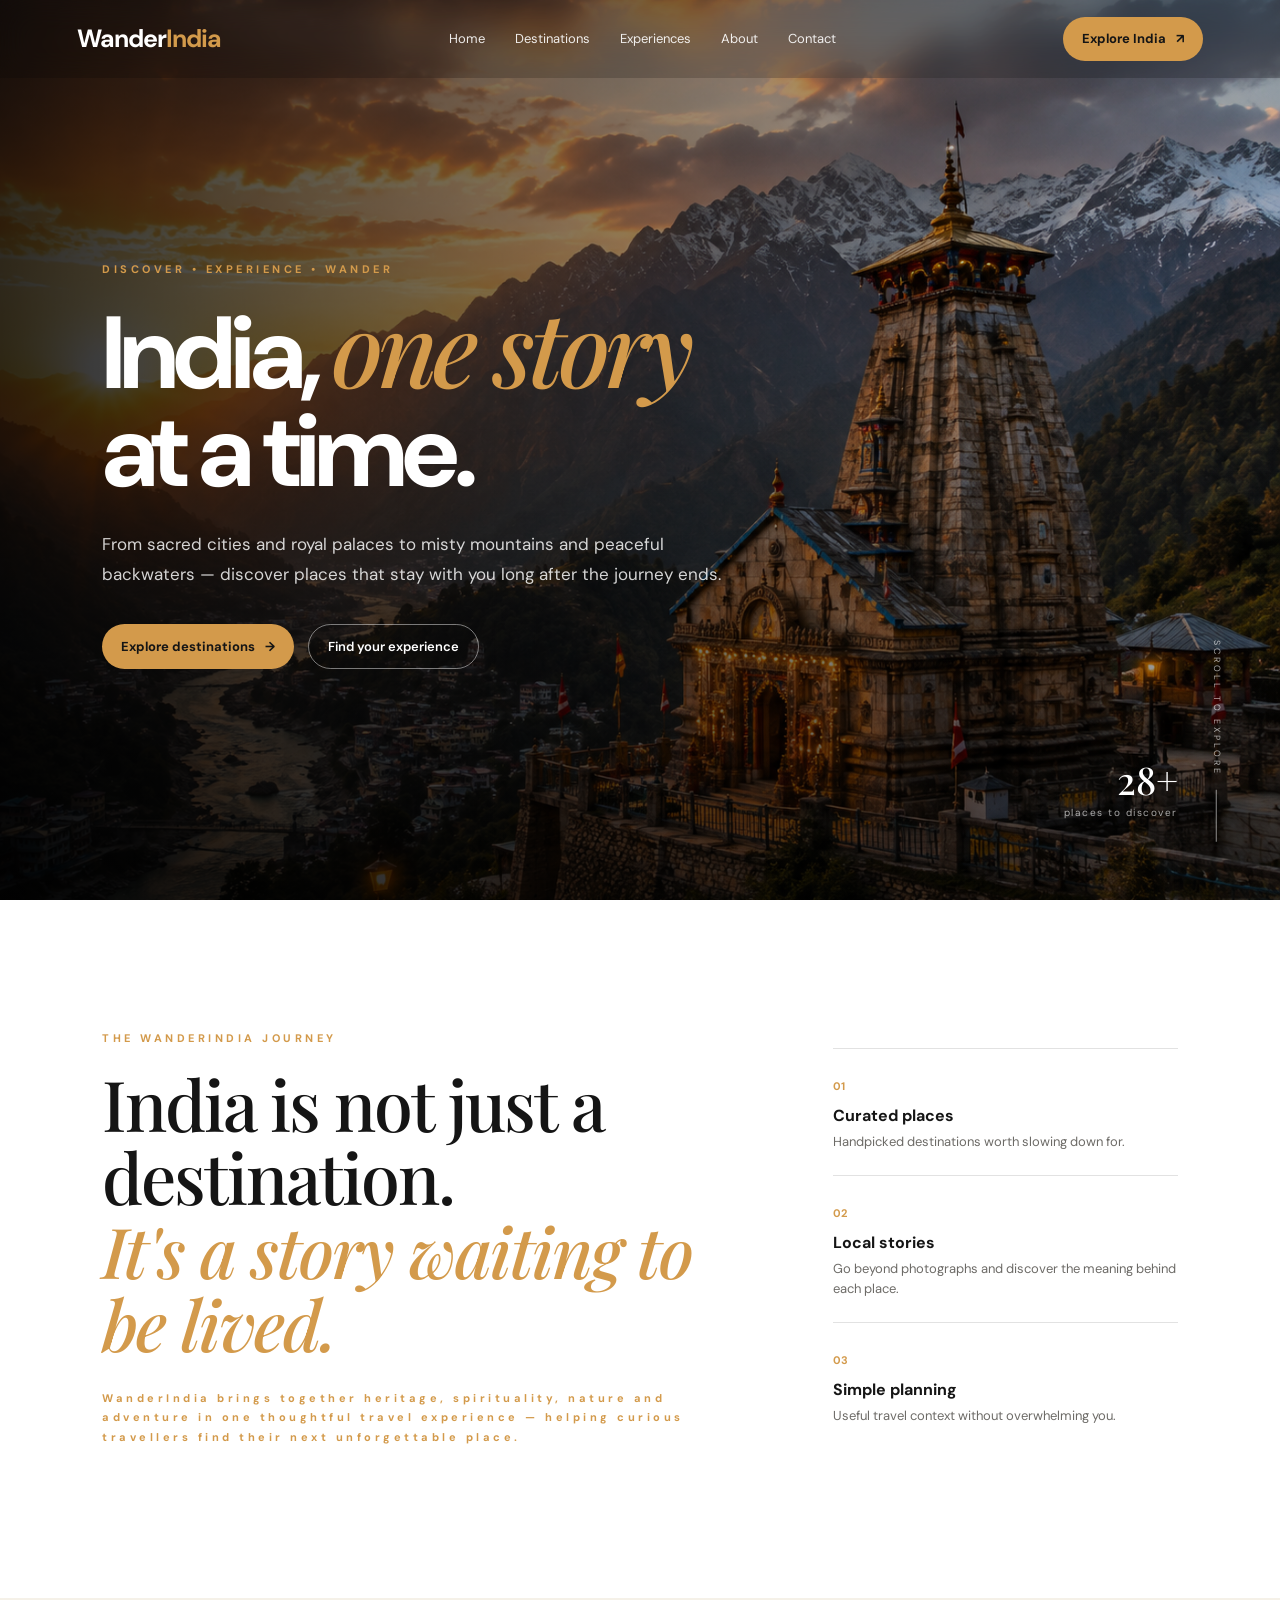
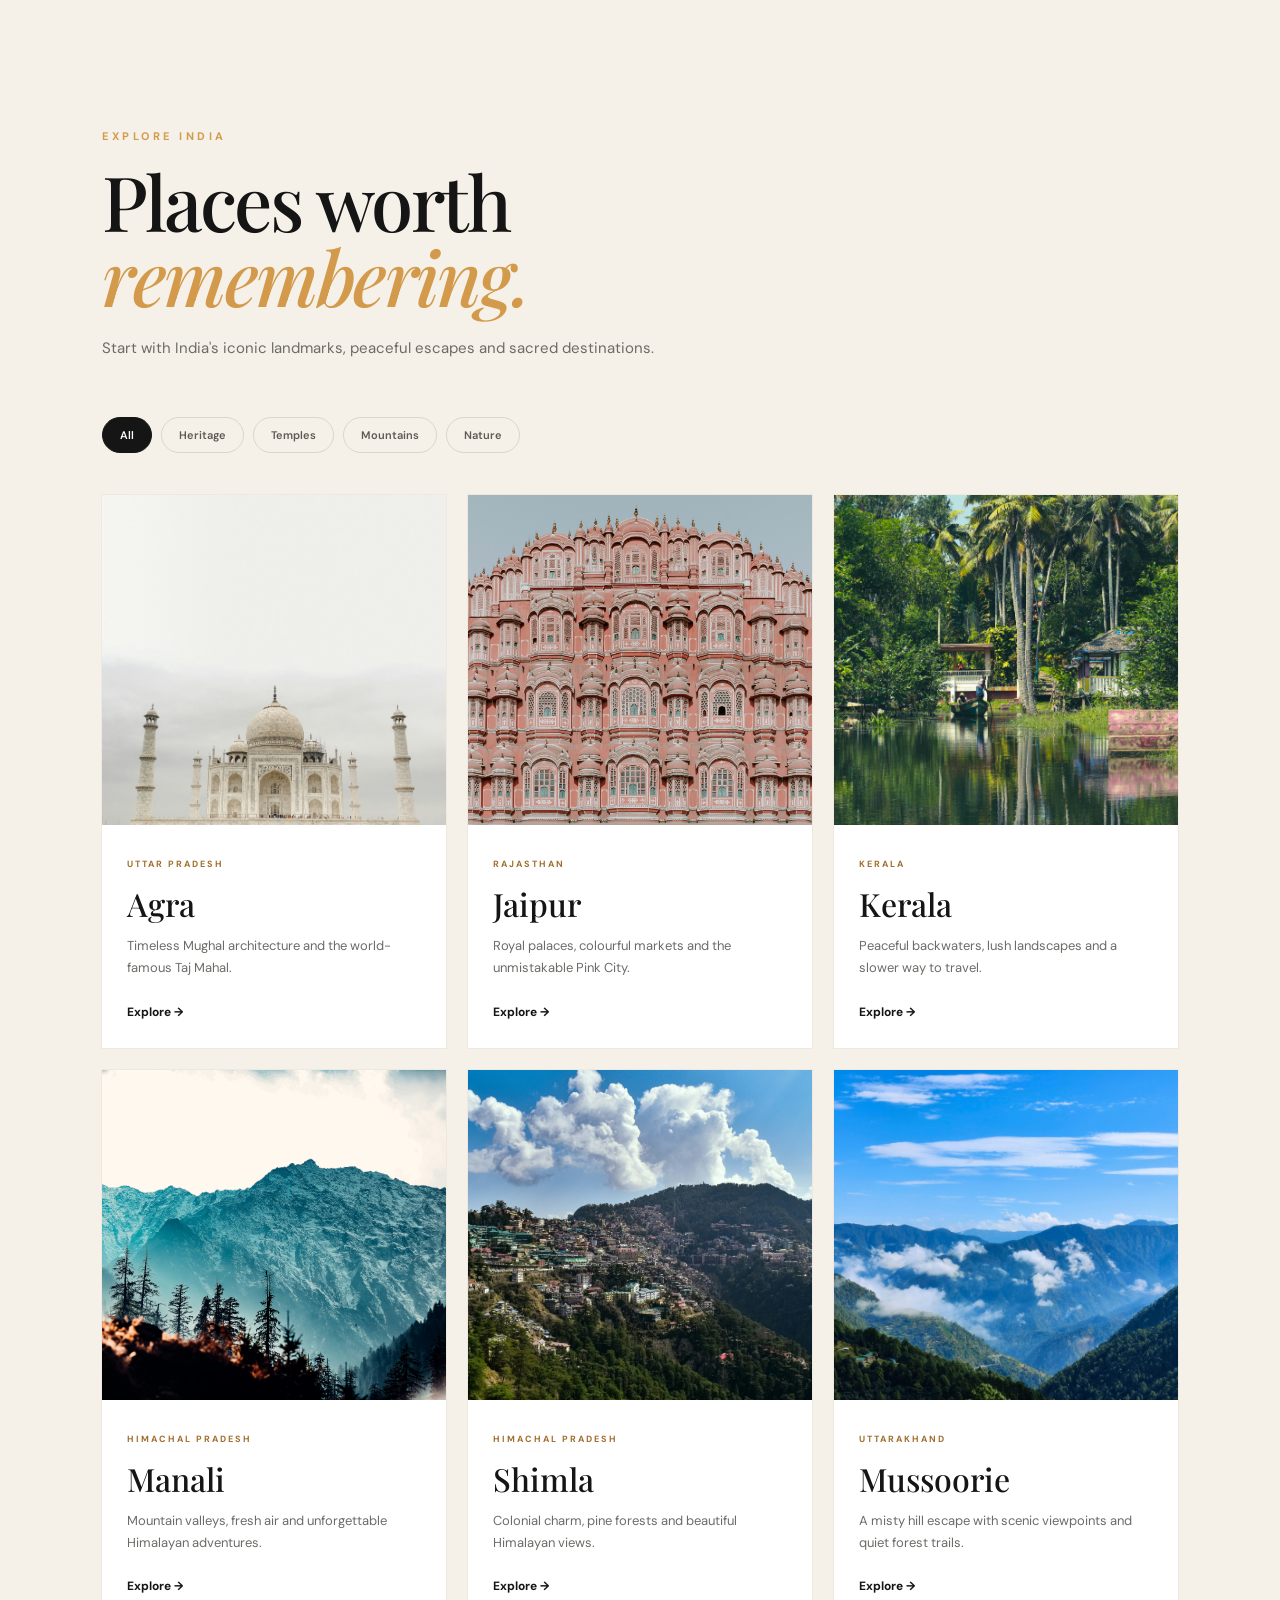
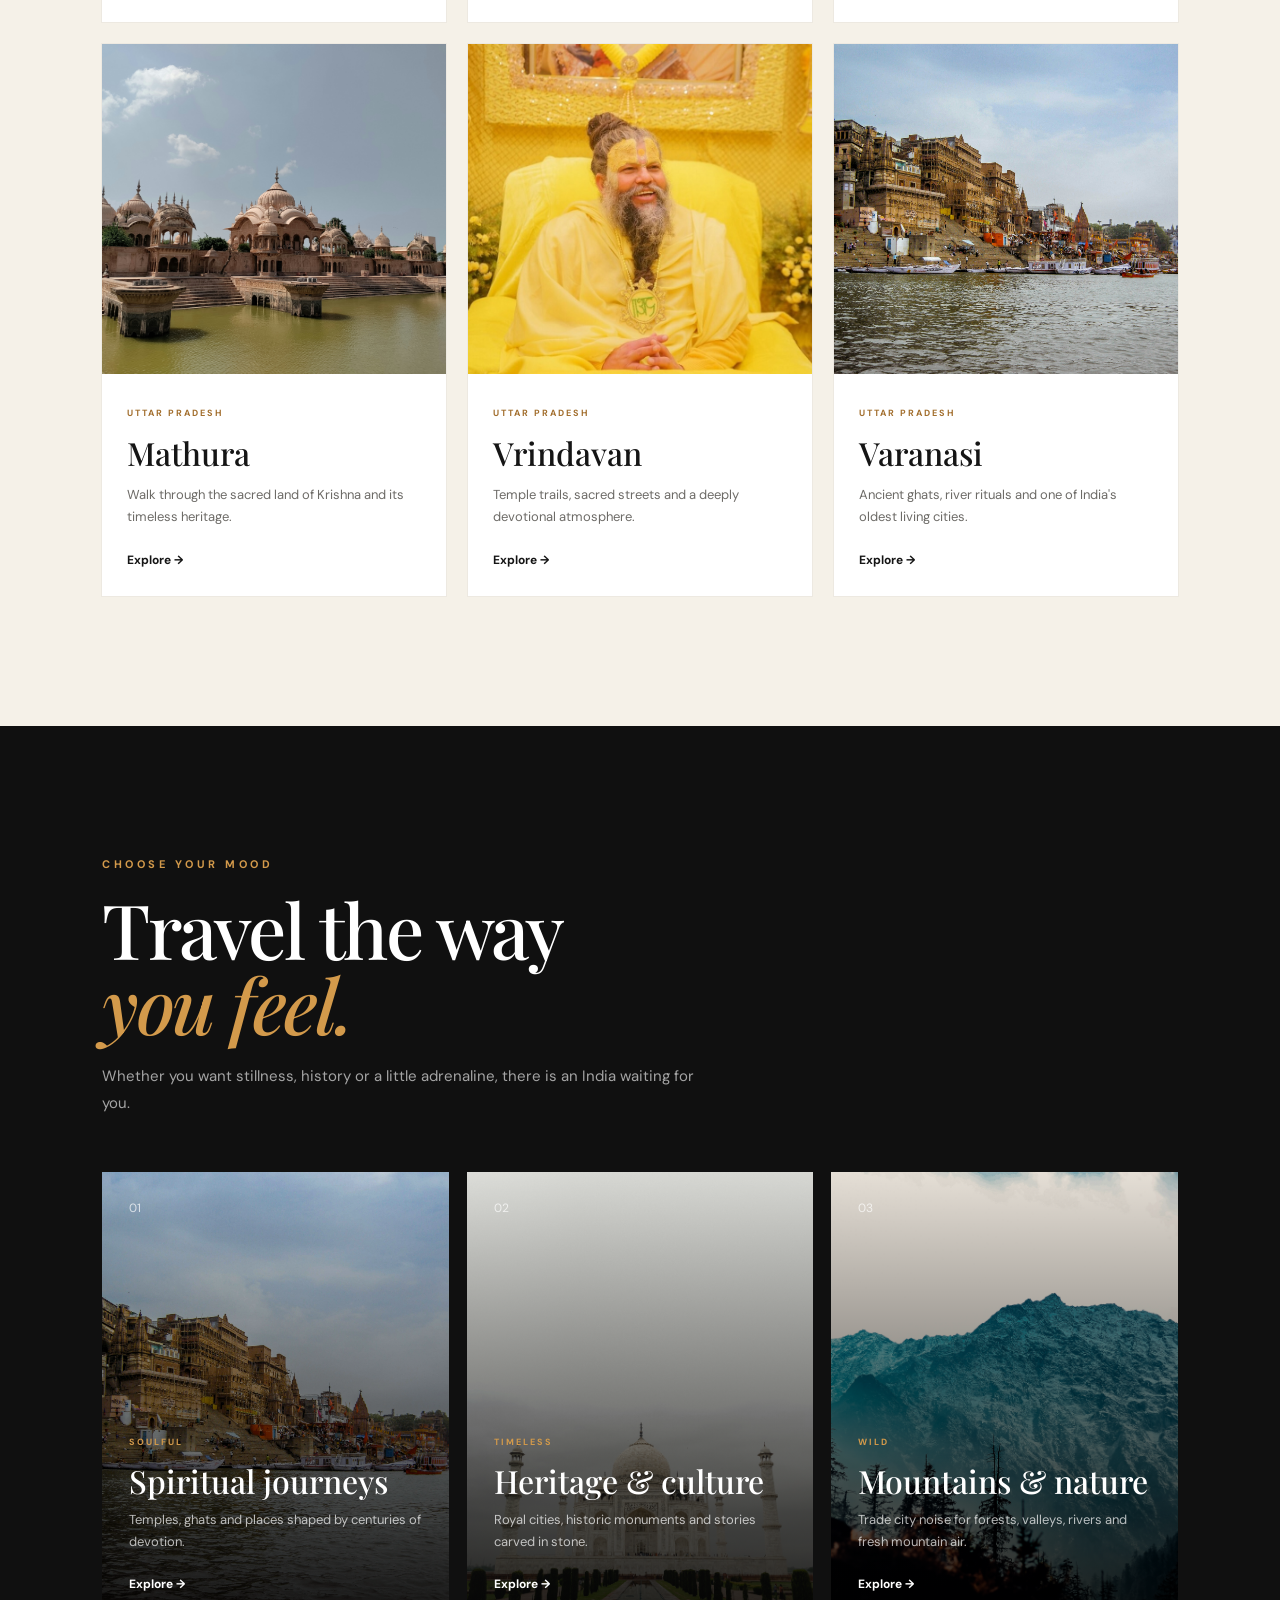
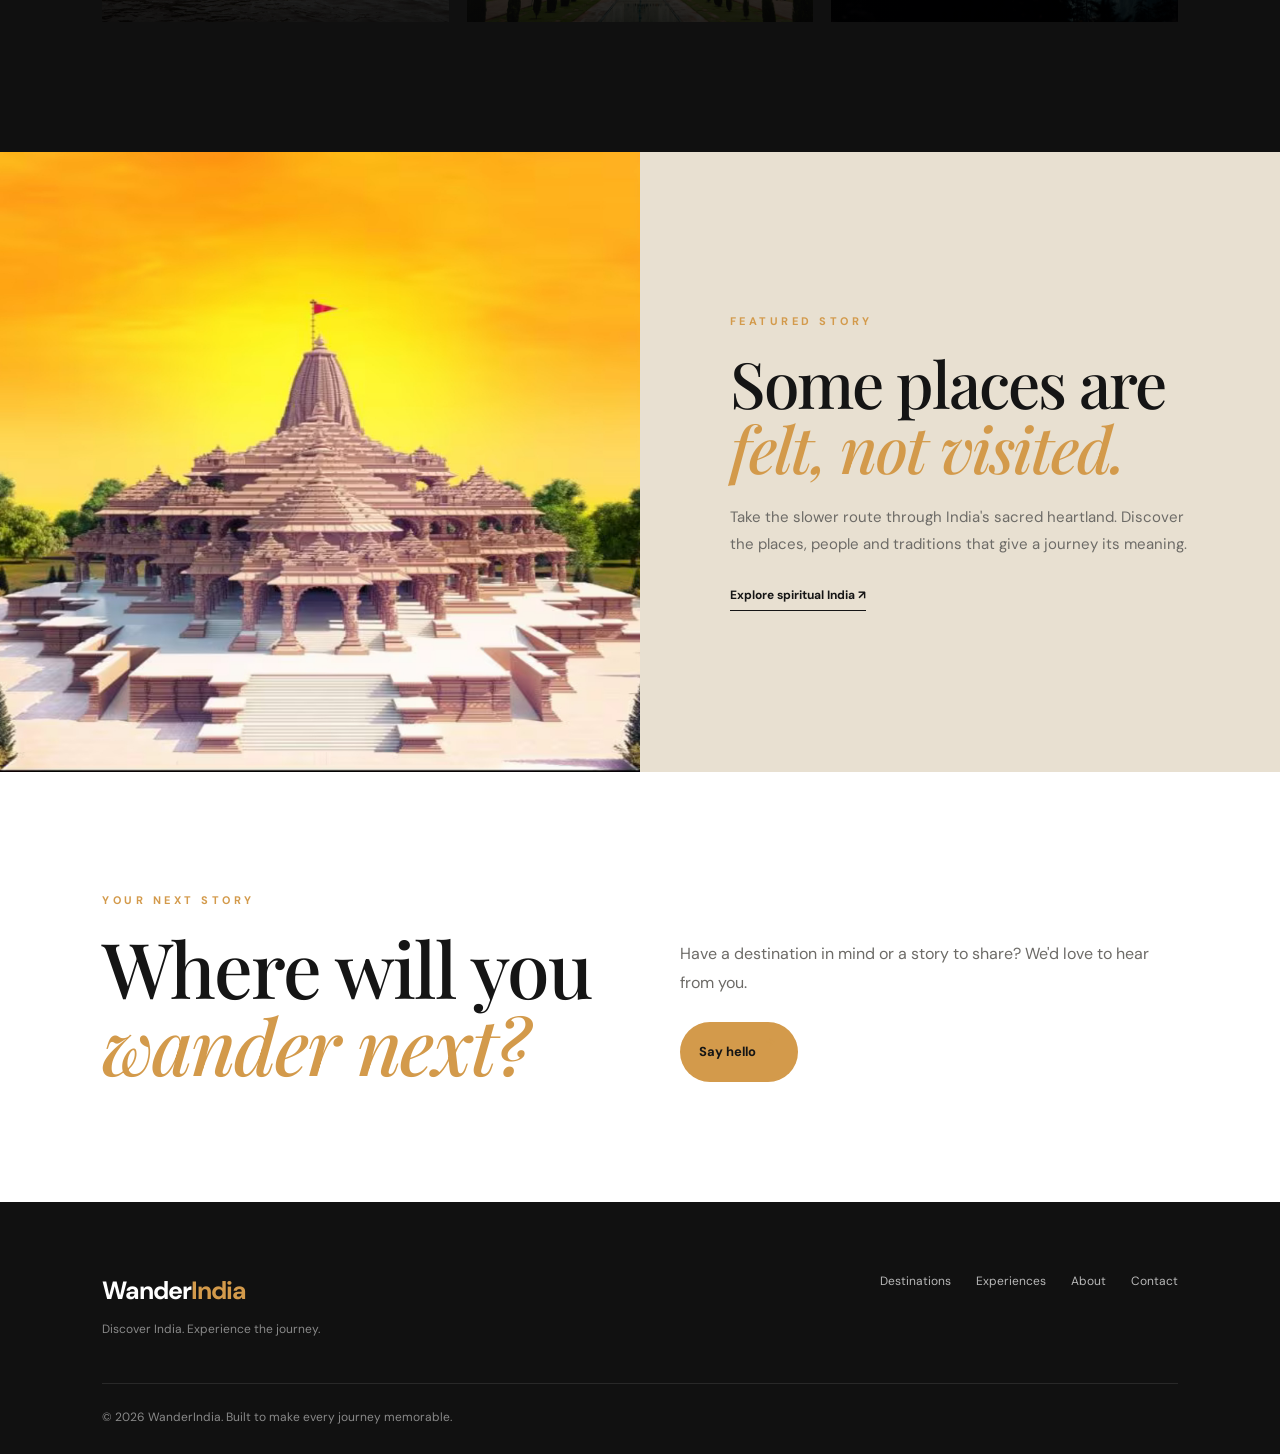
==== index.html @ 84eb9280 "SEO: add social metadata and accessible filter tabs" ====
<!DOCTYPE html>
<html lang="en">
<head>
  <meta charset="UTF-8">
  <meta name="viewport" content="width=device-width, initial-scale=1.0">
  <meta name="description" content="WanderIndia — discover India's most beautiful destinations, sacred places, heritage, mountains and unforgettable experiences.">
  <meta name="theme-color" content="#121212">
  <meta property="og:type" content="website">
  <meta property="og:title" content="WanderIndia | Explore the Soul of India">
  <meta property="og:description" content="Discover India's heritage, spirituality, mountains, nature and unforgettable destinations with WanderIndia.">
  <meta property="og:image" content="images/hero.png">
  <meta name="twitter:card" content="summary_large_image">
  <meta name="twitter:title" content="WanderIndia | Explore the Soul of India">
  <meta name="twitter:description" content="Discover India's heritage, spirituality, mountains, nature and unforgettable destinations with WanderIndia.">
  <meta name="twitter:image" content="images/hero.png">
  <title>WanderIndia | Explore the Soul of India</title>
  <link rel="preconnect" href="https://fonts.googleapis.com">
  <link rel="preconnect" href="https://fonts.gstatic.com" crossorigin>
  <link href="https://fonts.googleapis.com/css2?family=DM+Sans:wght@400;500;600;700&family=Playfair+Display:ital,wght@0,500;0,600;1,500&display=swap" rel="stylesheet">
  <link rel="stylesheet" href="css/style.css">
</head>
<body>
<header class="navbar">
  <a href="index.html" class="logo" aria-label="WanderIndia home">Wander<span>India</span></a>
  <nav class="nav-menu" id="site-nav" aria-label="Primary navigation">
    <a href="#home">Home</a>
    <a href="#destinations">Destinations</a>
    <a href="#experiences">Experiences</a>
    <a href="#about">About</a>
    <a href="#contact">Contact</a>
  </nav>
  <a href="#destinations" class="nav-btn">Explore India <span>↗</span></a>
  <button class="menu-toggle" id="menu-toggle" aria-label="Open menu" aria-expanded="false">☰</button>
</header>

<main>
<section class="hero" id="home">
  <div class="hero-overlay"></div>
  <div class="hero-content">
    <p class="hero-eyebrow">DISCOVER • EXPERIENCE • WANDER</p>
    <h1>India, <em>one story</em><br>at a time.</h1>
    <p class="hero-text">From sacred cities and royal palaces to misty mountains and peaceful backwaters — discover places that stay with you long after the journey ends.</p>
    <div class="hero-actions">
      <a href="#destinations" class="primary-btn">Explore destinations <span>→</span></a>
      <a href="#experiences" class="secondary-btn">Find your experience</a>
    </div>
  </div>
  <div class="hero-scroll"><span>SCROLL TO EXPLORE</span><div class="scroll-line"></div></div>
  <div class="hero-stat"><strong>28+</strong><span>places to discover</span></div>
</section>

<section class="intro" id="about">
  <div class="intro-copy">
    <p>THE WANDERINDIA JOURNEY</p>
    <h2>India is not just a destination.<br><em>It's a story waiting to be lived.</em></h2>
    <p class="intro-text">WanderIndia brings together heritage, spirituality, nature and adventure in one thoughtful travel experience — helping curious travellers find their next unforgettable place.</p>
  </div>
  <div class="intro-points">
    <div><span>01</span><strong>Curated places</strong><p>Handpicked destinations worth slowing down for.</p></div>
    <div><span>02</span><strong>Local stories</strong><p>Go beyond photographs and discover the meaning behind each place.</p></div>
    <div><span>03</span><strong>Simple planning</strong><p>Useful travel context without overwhelming you.</p></div>
  </div>
</section>

<section class="destinations" id="destinations">
  <div class="section-heading">
    <span>EXPLORE INDIA</span>
    <h2>Places worth<br><em>remembering.</em></h2>
    <p>Start with India's iconic landmarks, peaceful escapes and sacred destinations.</p>
  </div>
  <div class="destination-filters" role="tablist" aria-label="Destination categories">
    <button class="filter-btn active" data-filter="all" role="tab" aria-selected="true">All</button>
    <button class="filter-btn" data-filter="heritage" role="tab" aria-selected="false">Heritage</button>
    <button class="filter-btn" data-filter="temples" role="tab" aria-selected="false">Temples</button>
    <button class="filter-btn" data-filter="mountains" role="tab" aria-selected="false">Mountains</button>
    <button class="filter-btn" data-filter="nature" role="tab" aria-selected="false">Nature</button>
  </div>
  <div class="destination-grid">
    <article class="destination-card" data-category="heritage"><div class="destination-image"><img src="images/Taj-Mahal.jpg" alt="Taj Mahal in Agra" loading="lazy"></div><div class="destination-info"><span>UTTAR PRADESH</span><h3>Agra</h3><p>Timeless Mughal architecture and the world-famous Taj Mahal.</p><a href="place.html?place=agra">Explore <span>→</span></a></div></article>
    <article class="destination-card" data-category="heritage"><div class="destination-image"><img src="images/Hawa-Mahal.jpg" alt="Hawa Mahal in Jaipur" loading="lazy"></div><div class="destination-info"><span>RAJASTHAN</span><h3>Jaipur</h3><p>Royal palaces, colourful markets and the unmistakable Pink City.</p><a href="jaipur.html">Explore <span>→</span></a></div></article>
    <article class="destination-card" data-category="nature"><div class="destination-image"><img src="images/Kerala.jpg" alt="Kerala backwaters" loading="lazy"></div><div class="destination-info"><span>KERALA</span><h3>Kerala</h3><p>Peaceful backwaters, lush landscapes and a slower way to travel.</p><a href="place.html?place=kerala">Explore <span>→</span></a></div></article>
    <article class="destination-card" data-category="mountains"><div class="destination-image"><img src="images/Manali.jpg" alt="Manali mountains" loading="lazy"></div><div class="destination-info"><span>HIMACHAL PRADESH</span><h3>Manali</h3><p>Mountain valleys, fresh air and unforgettable Himalayan adventures.</p><a href="place.html?place=manali">Explore <span>→</span></a></div></article>
    <article class="destination-card" data-category="mountains"><div class="destination-image"><img src="images/Shimla.jpg" alt="Shimla hills" loading="lazy"></div><div class="destination-info"><span>HIMACHAL PRADESH</span><h3>Shimla</h3><p>Colonial charm, pine forests and beautiful Himalayan views.</p><a href="place.html?place=shimla">Explore <span>→</span></a></div></article>
    <article class="destination-card" data-category="mountains"><div class="destination-image"><img src="images/Mussoorie.jpg" alt="Mussoorie mountains" loading="lazy"></div><div class="destination-info"><span>UTTARAKHAND</span><h3>Mussoorie</h3><p>A misty hill escape with scenic viewpoints and quiet forest trails.</p><a href="place.html?place=mussoorie">Explore <span>→</span></a></div></article>
    <article class="destination-card" data-category="temples"><div class="destination-image"><img src="images/Mathura.jpg" alt="Mathura temple area" loading="lazy"></div><div class="destination-info"><span>UTTAR PRADESH</span><h3>Mathura</h3><p>Walk through the sacred land of Krishna and its timeless heritage.</p><a href="mathura.html">Explore <span>→</span></a></div></article>
    <article class="destination-card" data-category="temples"><div class="destination-image"><img src="images/premanand-ji-maharaj.jpg" alt="Vrindavan spiritual destination" loading="lazy"></div><div class="destination-info"><span>UTTAR PRADESH</span><h3>Vrindavan</h3><p>Temple trails, sacred streets and a deeply devotional atmosphere.</p><a href="vrindavan.html">Explore <span>→</span></a></div></article>
    <article class="destination-card" data-category="temples"><div class="destination-image"><img src="images/Varanasi.jpg" alt="Varanasi ghats" loading="lazy"></div><div class="destination-info"><span>UTTAR PRADESH</span><h3>Varanasi</h3><p>Ancient ghats, river rituals and one of India's oldest living cities.</p><a href="place.html?place=varanasi">Explore <span>→</span></a></div></article>
  </div>
</section>

<section class="experiences" id="experiences">
  <div class="section-heading light-heading"><span>CHOOSE YOUR MOOD</span><h2>Travel the way<br><em>you feel.</em></h2><p>Whether you want stillness, history or a little adrenaline, there is an India waiting for you.</p></div>
  <div class="experience-grid">
    <a class="experience-card experience-spiritual" href="temples.html"><span>01</span><div><small>SOULFUL</small><h3>Spiritual journeys</h3><p>Temples, ghats and places shaped by centuries of devotion.</p><strong>Explore →</strong></div></a>
    <a class="experience-card experience-heritage" href="place.html?place=agra"><span>02</span><div><small>TIMELESS</small><h3>Heritage & culture</h3><p>Royal cities, historic monuments and stories carved in stone.</p><strong>Explore →</strong></div></a>
    <a class="experience-card experience-mountains" href="place.html?place=manali"><span>03</span><div><small>WILD</small><h3>Mountains & nature</h3><p>Trade city noise for forests, valleys, rivers and fresh mountain air.</p><strong>Explore →</strong></div></a>
  </div>
</section>

<section class="featured">
  <div class="featured-image"><img src="images/Ayodhya.jpg" alt="Ayodhya" loading="lazy"></div>
  <div class="featured-copy"><span>FEATURED STORY</span><h2>Some places are<br><em>felt, not visited.</em></h2><p>Take the slower route through India's sacred heartland. Discover the places, people and traditions that give a journey its meaning.</p><a href="temples.html" class="text-link">Explore spiritual India <span>↗</span></a></div>
</section>

<section class="cta" id="contact">
  <div><span>YOUR NEXT STORY</span><h2>Where will you<br><em>wander next?</em></h2></div>
  <div><p>Have a destination in mind or a story to share? We'd love to hear from you.</p><a href="mailto:vmalik1712@gmail.com" class="primary-btn">Say hello <span>→</span></a></div>
</section>
</main>

<footer class="footer">
  <div class="footer-brand"><a href="index.html" class="logo">Wander<span>India</span></a><p>Discover India. Experience the journey.</p></div>
  <div class="footer-links"><a href="#destinations">Destinations</a><a href="#experiences">Experiences</a><a href="#about">About</a><a href="#contact">Contact</a></div>
  <p class="footer-bottom">© 2026 WanderIndia. Built to make every journey memorable.</p>
</footer>
<script src="js/script.js"></script>
</body>
</html>
---- css/style.css ----
*{margin:0;padding:0;box-sizing:border-box}
:root{--ink:#151515;--muted:#6d6b67;--paper:#f5f1e8;--white:#fff;--gold:#d39a4b;--dark:#101010;--line:rgba(21,21,21,.12);--serif:"Playfair Display",Georgia,serif;--sans:"DM Sans",Arial,sans-serif}
html{scroll-behavior:smooth;scroll-padding-top:90px}
body{font-family:var(--sans);background:var(--paper);color:var(--ink);line-height:1.5;overflow-x:hidden}
a{color:inherit}
img{max-width:100%}
.navbar{position:fixed;inset:0 0 auto;height:78px;display:flex;align-items:center;justify-content:space-between;padding:0 clamp(22px,6vw,90px);z-index:1000;color:#fff;background:rgba(10,10,10,.18);backdrop-filter:blur(16px);transition:.3s}
.navbar.scrolled{background:rgba(16,16,16,.92);box-shadow:0 8px 30px rgba(0,0,0,.15)}
.logo{font-size:25px;font-weight:700;letter-spacing:-1px;text-decoration:none}.logo span{color:var(--gold)}
.nav-menu{display:flex;gap:30px}.nav-menu a{font-size:13px;text-decoration:none;color:#fff;opacity:.9;transition:.25s}.nav-menu a:hover{color:var(--gold);opacity:1}
.nav-btn,.primary-btn{display:inline-flex;align-items:center;gap:10px;text-decoration:none;background:var(--gold);color:#151515;padding:12px 19px;border-radius:999px;font-size:13px;font-weight:700;transition:.3s}.nav-btn:hover,.primary-btn:hover{transform:translateY(-3px);background:#fff}
.menu-toggle{display:none;background:none;border:0;color:#fff;font-size:28px;cursor:pointer}
.hero{min-height:100svh;position:relative;display:flex;align-items:center;padding:120px clamp(24px,8vw,120px) 90px;color:#fff;background:linear-gradient(90deg,rgba(0,0,0,.82),rgba(0,0,0,.38) 55%,rgba(0,0,0,.1)),linear-gradient(0deg,rgba(0,0,0,.55),transparent 55%),url("../images/hero.png") center/cover}
.hero-content{max-width:820px;position:relative;z-index:2}.hero-eyebrow,.section-heading>span,.intro-copy>p,.featured-copy>span,.cta span{display:block;font-size:11px;letter-spacing:3.5px;font-weight:700;color:var(--gold);margin-bottom:20px}
.hero h1{font-size:clamp(54px,8vw,105px);line-height:.96;letter-spacing:-5px;margin-bottom:28px}.hero h1 em,.section-heading em,.intro h2 em,.featured-copy h2 em,.cta h2 em{font-family:var(--serif);font-weight:500;color:var(--gold)}
.hero-text{max-width:630px;font-size:17px;line-height:1.8;color:rgba(255,255,255,.82);margin-bottom:34px}.hero-actions{display:flex;gap:14px;flex-wrap:wrap}.secondary-btn{display:inline-flex;align-items:center;text-decoration:none;color:#fff;border:1px solid rgba(255,255,255,.45);padding:12px 19px;border-radius:999px;font-size:13px;font-weight:600;transition:.3s}.secondary-btn:hover{background:#fff;color:#111}
.hero-scroll{position:absolute;right:5%;bottom:52px;display:flex;gap:14px;align-items:center;transform:rotate(90deg);transform-origin:right center}.hero-scroll span{font-size:9px;letter-spacing:3px;opacity:.65}.scroll-line{height:1px;width:52px;background:#fff;opacity:.55}.hero-stat{position:absolute;right:8%;bottom:80px;display:flex;flex-direction:column;align-items:flex-end;z-index:2}.hero-stat strong{font:500 38px var(--serif);color:#fff}.hero-stat span{font-size:10px;letter-spacing:1.5px;color:rgba(255,255,255,.65)}
.intro{display:grid;grid-template-columns:1.3fr .7fr;gap:90px;padding:130px clamp(24px,8vw,120px);background:#fff}.intro h2{font:500 clamp(40px,5.5vw,70px)/1.05 var(--serif);letter-spacing:-2px;max-width:850px}.intro-text{max-width:650px;color:var(--muted);font-size:16px;line-height:1.8;margin-top:28px}.intro-points{display:grid;gap:0;align-content:center}.intro-points>div{padding:24px 0;border-top:1px solid var(--line)}.intro-points span{font-size:11px;color:var(--gold);font-weight:700}.intro-points strong{display:block;margin:7px 0 4px;font-size:16px}.intro-points p{font-size:13px;color:var(--muted)}
.destinations{padding:130px clamp(24px,8vw,120px)}.section-heading{max-width:750px;margin-bottom:55px}.section-heading h2{font:500 clamp(44px,6vw,76px)/.98 var(--serif);letter-spacing:-2.5px;margin-bottom:22px}.section-heading p{max-width:600px;color:var(--muted);font-size:15px;line-height:1.8}
.destination-filters{display:flex;gap:9px;flex-wrap:wrap;margin-bottom:42px}.filter-btn{border:1px solid var(--line);background:transparent;color:#5d5a54;padding:10px 17px;border-radius:999px;font:600 11px var(--sans);cursor:pointer;transition:.25s}.filter-btn:hover{border-color:var(--gold);color:#9a6a2e}.filter-btn.active{background:var(--ink);color:#fff;border-color:var(--ink)}
.destination-grid{display:grid;grid-template-columns:repeat(3,1fr);gap:22px}.destination-card{background:#fff;overflow:hidden;transition:.4s;box-shadow:0 0 0 1px rgba(0,0,0,.03)}.destination-card:hover{transform:translateY(-8px);box-shadow:0 24px 55px rgba(0,0,0,.12)}.destination-image{height:330px;overflow:hidden}.destination-image img{width:100%;height:100%;object-fit:cover;display:block;transition:.7s}.destination-card:hover img{transform:scale(1.07)}.destination-info{padding:25px}.destination-info>span{font-size:9px;font-weight:700;letter-spacing:2px;color:#a26e2d}.destination-info h3{font:500 32px var(--serif);margin:8px 0 10px}.destination-info p{font-size:13px;line-height:1.7;color:var(--muted);min-height:44px;margin-bottom:19px}.destination-info a,.text-link{font-size:12px;font-weight:700;text-decoration:none}.destination-info a:hover,.text-link:hover{color:#a26e2d}
.experiences{background:var(--dark);color:#fff;padding:130px clamp(24px,8vw,120px)}.light-heading p{color:rgba(255,255,255,.62)}.experience-grid{display:grid;grid-template-columns:repeat(3,1fr);gap:18px}.experience-card{min-height:450px;padding:27px;display:flex;flex-direction:column;justify-content:space-between;text-decoration:none;background-size:cover;background-position:center;position:relative;overflow:hidden}.experience-card:before{content:"";position:absolute;inset:0;background:linear-gradient(180deg,rgba(0,0,0,.1),rgba(0,0,0,.85));transition:.4s}.experience-card:hover:before{background:linear-gradient(180deg,rgba(0,0,0,.05),rgba(0,0,0,.72))}.experience-card>*{position:relative;z-index:1}.experience-card>span{font-size:12px;color:#fff;opacity:.7}.experience-card div{max-width:330px}.experience-card small{font-size:9px;letter-spacing:2px;color:var(--gold);font-weight:700}.experience-card h3{font:500 32px var(--serif);margin:7px 0}.experience-card p{font-size:13px;line-height:1.7;color:rgba(255,255,255,.7);margin-bottom:18px}.experience-card strong{font-size:12px}.experience-spiritual{background-image:url("../images/Varanasi.jpg")}.experience-heritage{background-image:url("../images/Taj-Mahal.jpg")}.experience-mountains{background-image:url("../images/Manali.jpg")}
.featured{display:grid;grid-template-columns:1fr 1fr;background:#e8e0d1}.featured-image{min-height:620px}.featured-image img{width:100%;height:100%;object-fit:cover;display:block}.featured-copy{padding:90px clamp(35px,7vw,100px);display:flex;flex-direction:column;justify-content:center}.featured-copy h2{font:500 clamp(43px,5vw,70px)/1.02 var(--serif);letter-spacing:-2px;margin-bottom:24px}.featured-copy p{max-width:500px;color:var(--muted);line-height:1.8;font-size:15px;margin-bottom:28px}.text-link{align-self:flex-start;border-bottom:1px solid var(--ink);padding-bottom:6px}
.cta{display:grid;grid-template-columns:1fr 1fr;gap:80px;padding:120px clamp(24px,8vw,120px);background:#fff}.cta h2{font:500 clamp(44px,6vw,78px)/1 var(--serif);letter-spacing:-2px}.cta>div:last-child{align-self:end}.cta p{max-width:470px;color:var(--muted);line-height:1.8;margin-bottom:24px}
.footer{background:#111;color:#fff;padding:70px clamp(24px,8vw,120px) 28px;display:grid;grid-template-columns:1fr auto;gap:45px}.footer-brand p{font-size:12px;color:rgba(255,255,255,.5);margin-top:10px}.footer-links{display:flex;gap:25px;align-items:flex-start}.footer-links a{font-size:12px;text-decoration:none;color:rgba(255,255,255,.7)}.footer-links a:hover{color:var(--gold)}.footer-bottom{grid-column:1/-1;padding-top:24px;border-top:1px solid rgba(255,255,255,.1);font-size:10px;color:rgba(255,255,255,.35)}
@media(max-width:900px){.nav-menu{display:none;position:absolute;top:78px;left:0;right:0;background:rgba(16,16,16,.97);padding:22px;flex-direction:column;gap:18px}.nav-menu.open{display:flex}.nav-btn{display:none}.menu-toggle{display:block}.destination-grid{grid-template-columns:repeat(2,1fr)}.experience-grid{grid-template-columns:1fr}.experience-card{min-height:380px}.intro{grid-template-columns:1fr;gap:45px}.featured{grid-template-columns:1fr}.featured-image{min-height:450px}.cta{grid-template-columns:1fr;gap:35px}.hero-stat{display:none}}
@media(max-width:600px){.navbar{height:68px}.nav-menu{top:68px}.hero{padding:110px 22px 70px;min-height:760px}.hero h1{font-size:53px;letter-spacing:-3px}.hero-text{font-size:14px}.hero-scroll{display:none}.intro,.destinations,.experiences{padding:90px 20px}.intro h2,.section-heading h2{letter-spacing:-1.5px}.destination-grid{grid-template-columns:1fr}.destination-image{height:280px}.featured-copy{padding:70px 25px}.featured-image{min-height:350px}.cta{padding:90px 20px}.footer{grid-template-columns:1fr;padding:55px 20px 25px}.footer-links{flex-wrap:wrap}.footer-bottom{grid-column:1}}

/* INNER DESTINATION PAGES */
.place-hero,.temple-hero{min-height:76vh;display:flex;align-items:center;padding:140px clamp(24px,8vw,120px);color:#fff;background:linear-gradient(90deg,rgba(0,0,0,.7),rgba(0,0,0,.3)),url("../images/Varanasi.jpg") center/cover}
.dynamic-place-hero{background-position:center;background-size:cover}
.place-hero-content,.temple-hero-content{max-width:780px}.place-hero-content>span,.temple-hero-content>span{display:block;font-size:10px;letter-spacing:3px;font-weight:700;color:var(--gold);margin-bottom:20px}.place-hero-content h1,.temple-hero-content h1{font:500 clamp(50px,7vw,90px)/.98 var(--serif);letter-spacing:-3px;margin-bottom:25px}.place-hero-content h1 em,.temple-hero-content h1 em{color:var(--gold);font-style:italic}.place-hero-content p,.temple-hero-content p{max-width:620px;color:rgba(255,255,255,.82);font-size:16px;line-height:1.8}
.place-intro,.place-highlights,.place-travel,.spiritual-destinations{padding:110px clamp(24px,8vw,120px);background:var(--paper)}.place-intro{background:#fff}.place-facts{display:grid;grid-template-columns:repeat(4,1fr);border-top:1px solid var(--line);margin-top:60px}.place-fact{padding:25px 20px 10px 0;border-right:1px solid var(--line)}.place-fact:not(:first-child){padding-left:20px}.place-fact:last-child{border-right:0}.place-fact span,.travel-item span{font-size:9px;letter-spacing:2px;color:#a26e2d;font-weight:700}.place-fact h3{font:500 20px var(--serif);margin-top:8px}.place-highlights{background:#111;color:#fff}.place-highlights .section-heading p{color:rgba(255,255,255,.6)}.highlight-grid,.travel-grid,.spiritual-grid{display:grid;grid-template-columns:repeat(2,1fr);gap:16px}.highlight-card,.travel-item{padding:30px;background:rgba(255,255,255,.05);border:1px solid rgba(255,255,255,.1)}.highlight-card h3,.travel-item h3{font-size:17px;margin-bottom:10px}.highlight-card p,.travel-item p{font-size:13px;line-height:1.8;color:rgba(255,255,255,.62)}.place-travel{background:#e8e0d1}.place-travel .travel-item{background:#fff;border:0;color:var(--ink)}.place-travel .travel-item p{color:var(--muted)}.place-navigation{padding:45px clamp(24px,8vw,120px);display:flex;justify-content:space-between;gap:20px;background:#fff}.place-navigation a{font-size:12px;font-weight:700;text-decoration:none}.place-navigation a:hover{color:#a26e2d}.spiritual-destinations{background:var(--paper)}.spiritual-grid{grid-template-columns:repeat(2,1fr);margin-top:45px}.spiritual-card{background:#fff;overflow:hidden}.spiritual-card>img{width:100%;height:360px;object-fit:cover;display:block}.spiritual-card-content{padding:27px}.spiritual-card-content>span{font-size:9px;letter-spacing:2px;color:#a26e2d;font-weight:700}.spiritual-card-content h3{font:500 34px var(--serif);margin:8px 0 10px}.spiritual-card-content p{color:var(--muted);font-size:13px;line-height:1.7;margin-bottom:18px}.spiritual-card-content a{font-size:12px;font-weight:700;text-decoration:none}.footer h2{font:500 32px var(--serif);margin-bottom:6px}.footer>p{color:rgba(255,255,255,.5);font-size:12px}.footer>a{display:inline-block;margin-top:18px;font-size:12px;color:var(--gold);text-decoration:none}
@media(max-width:900px){.place-facts{grid-template-columns:repeat(2,1fr)}.place-fact:nth-child(2){border-right:0}.place-fact:nth-child(3){padding-left:0;border-top:1px solid var(--line);margin-top:20px}.place-fact:nth-child(4){border-top:1px solid var(--line);margin-top:20px}.highlight-grid,.travel-grid,.spiritual-grid{grid-template-columns:1fr}}
@media(max-width:600px){.place-hero,.temple-hero{min-height:680px;padding:110px 22px 70px}.place-hero-content h1,.temple-hero-content h1{font-size:52px}.place-intro,.place-highlights,.place-travel,.spiritual-destinations{padding:80px 20px}.place-facts{grid-template-columns:1fr}.place-fact,.place-fact:not(:first-child),.place-fact:nth-child(3),.place-fact:nth-child(4){padding:18px 0;border-right:0;border-top:1px solid var(--line);margin-top:0}.place-fact:first-child{border-top:0}.spiritual-card>img{height:280px}.place-navigation{padding:35px 20px;flex-direction:column}}
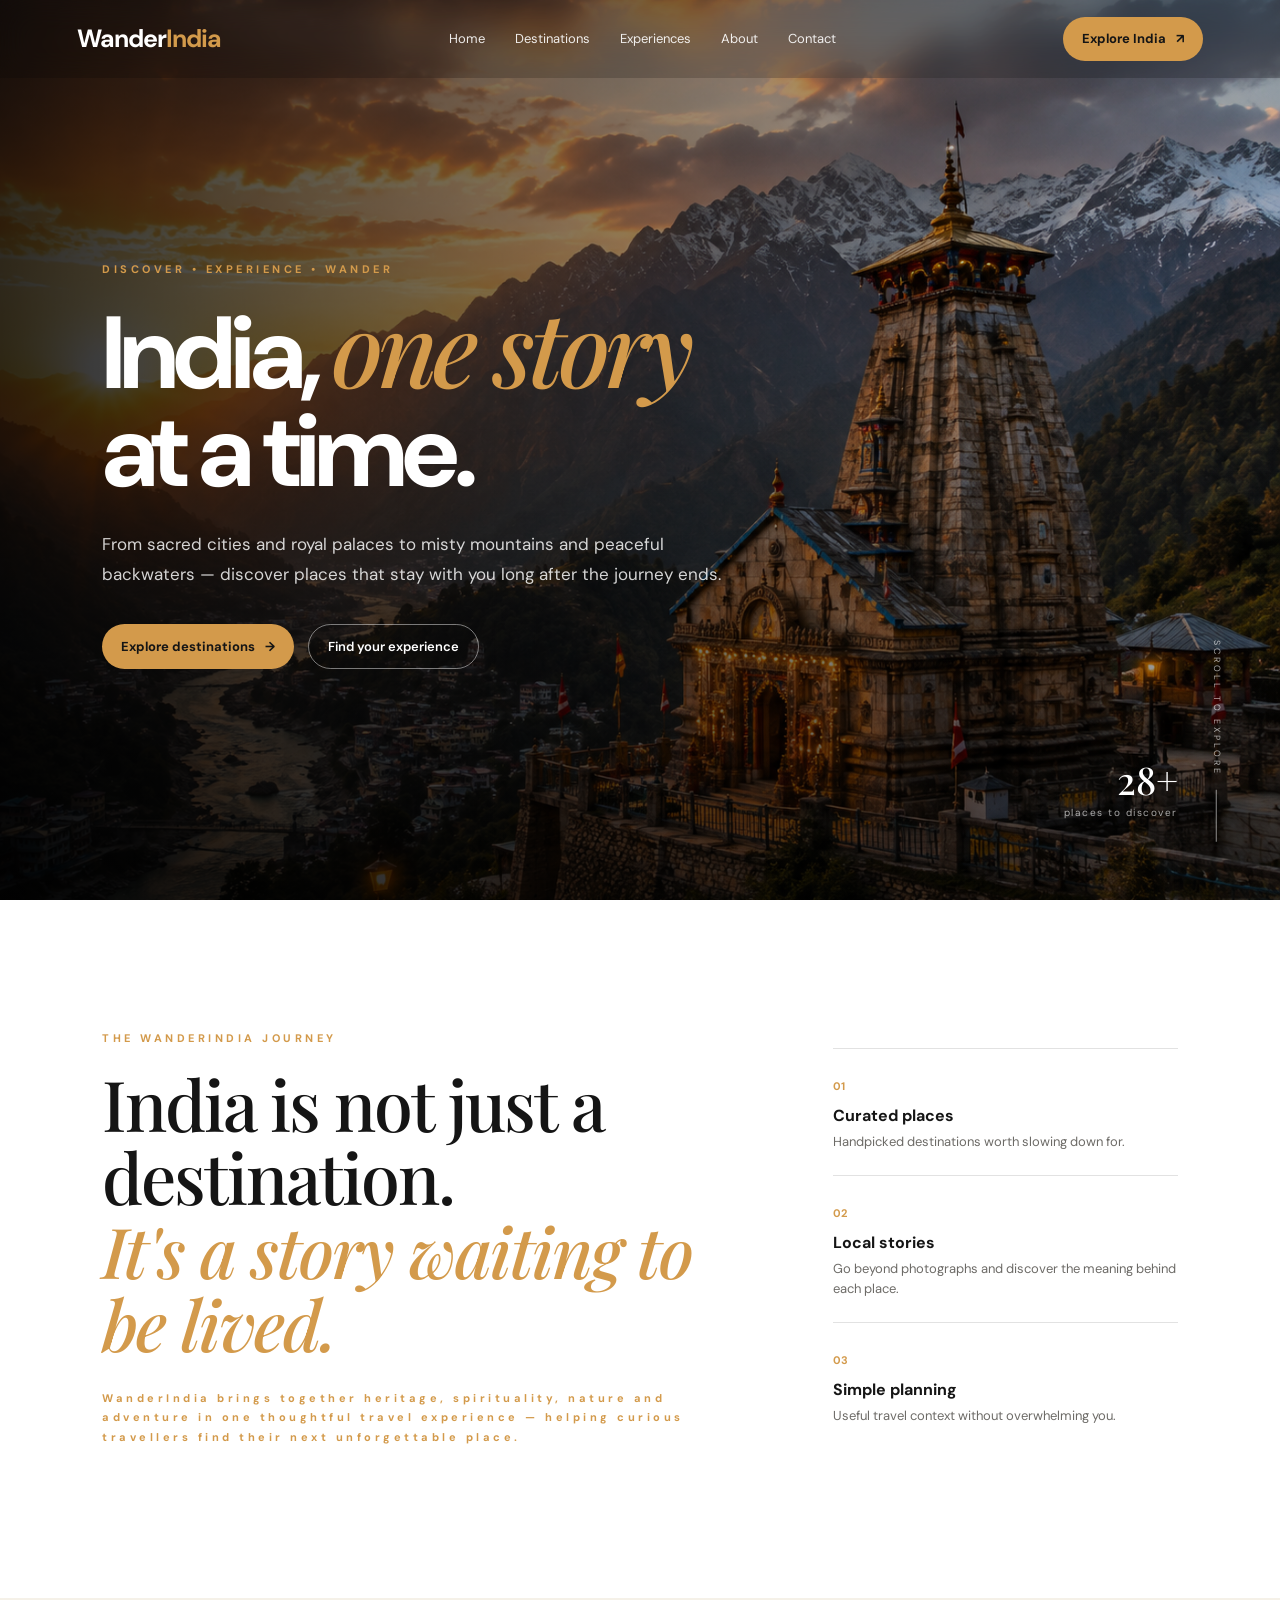
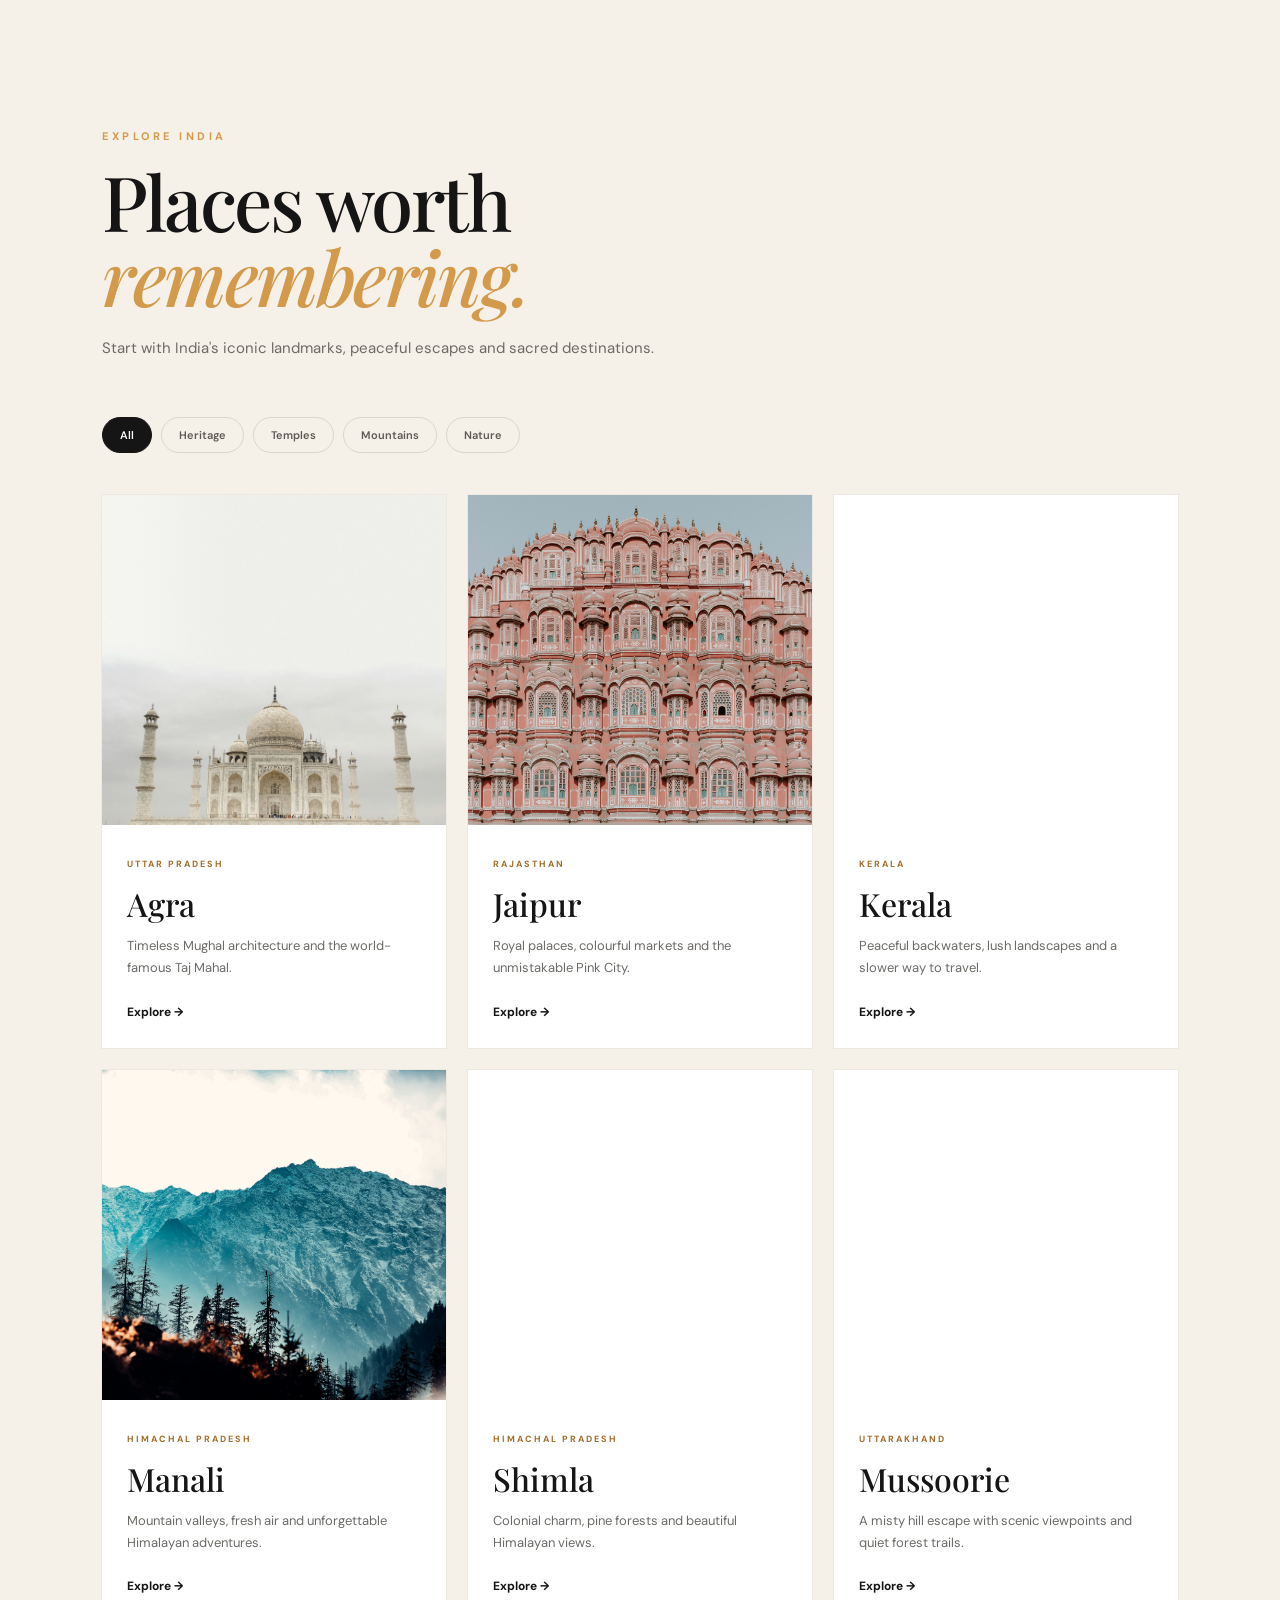
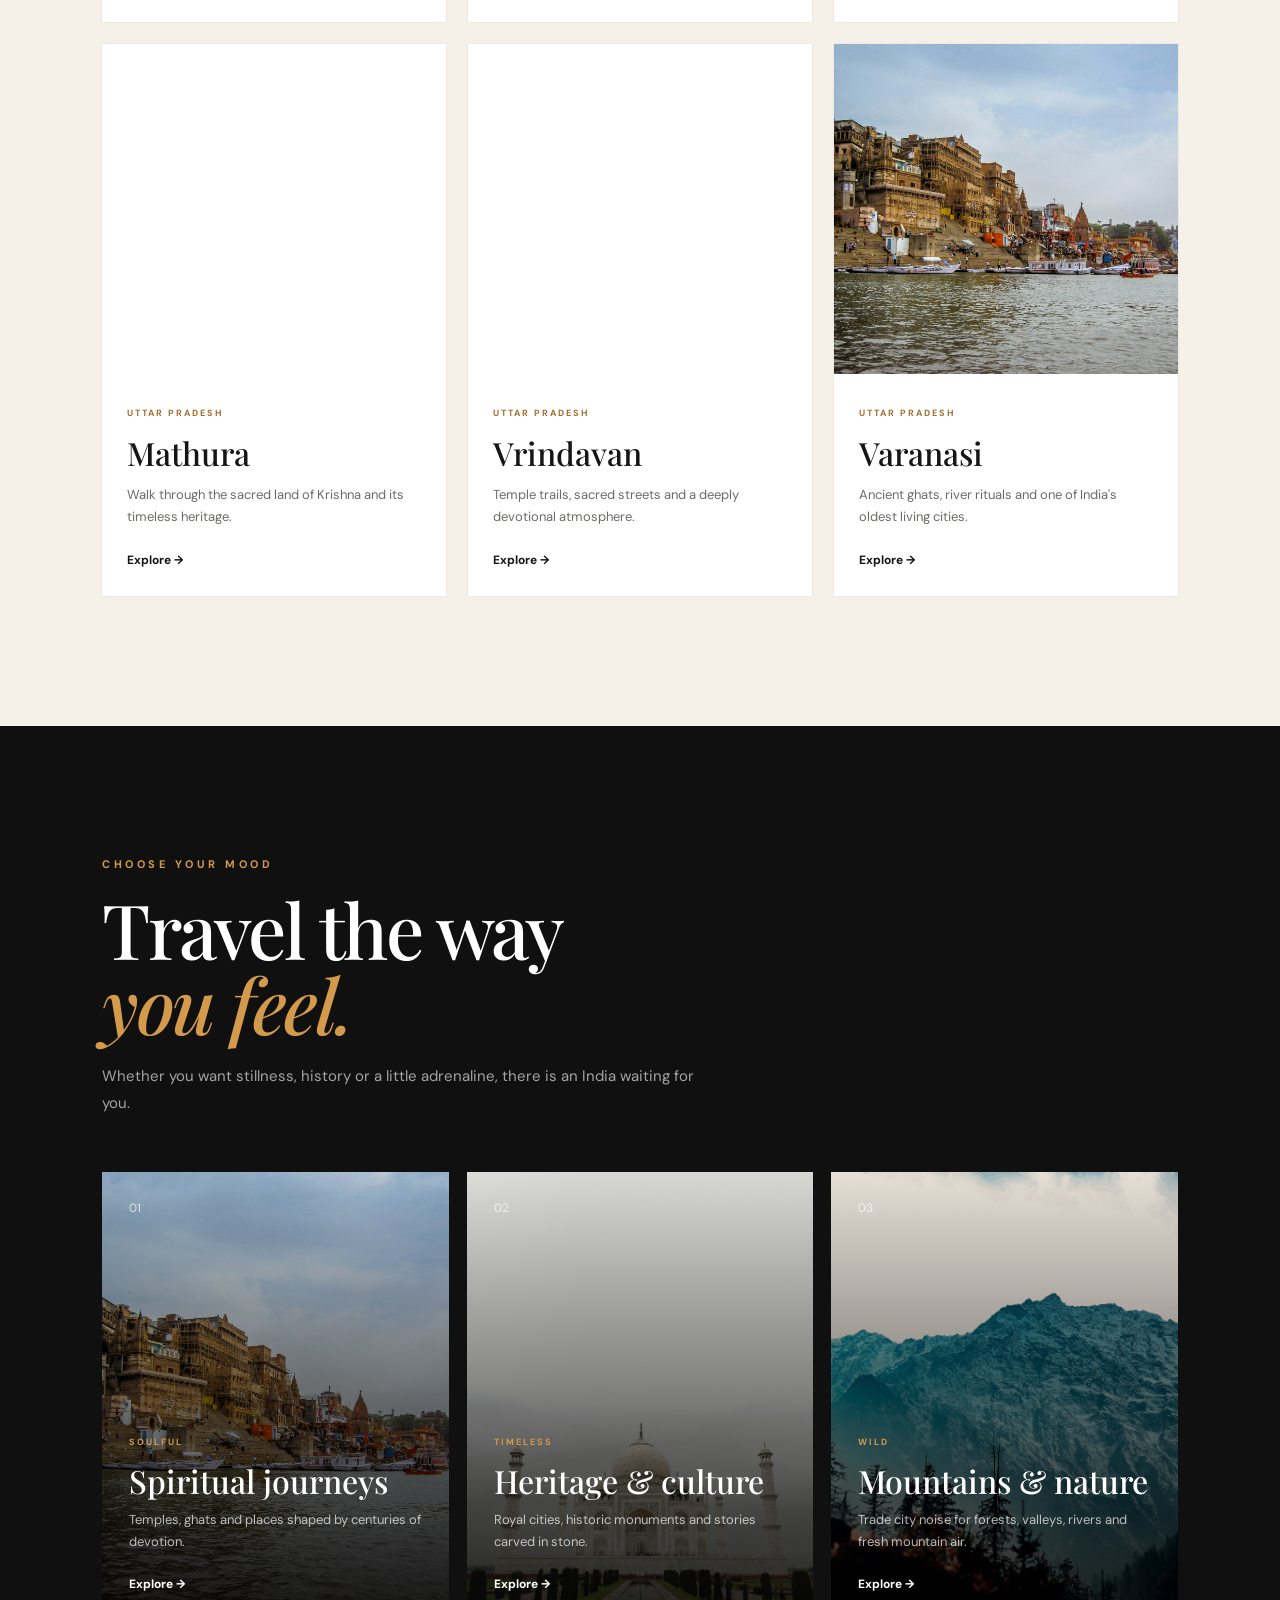
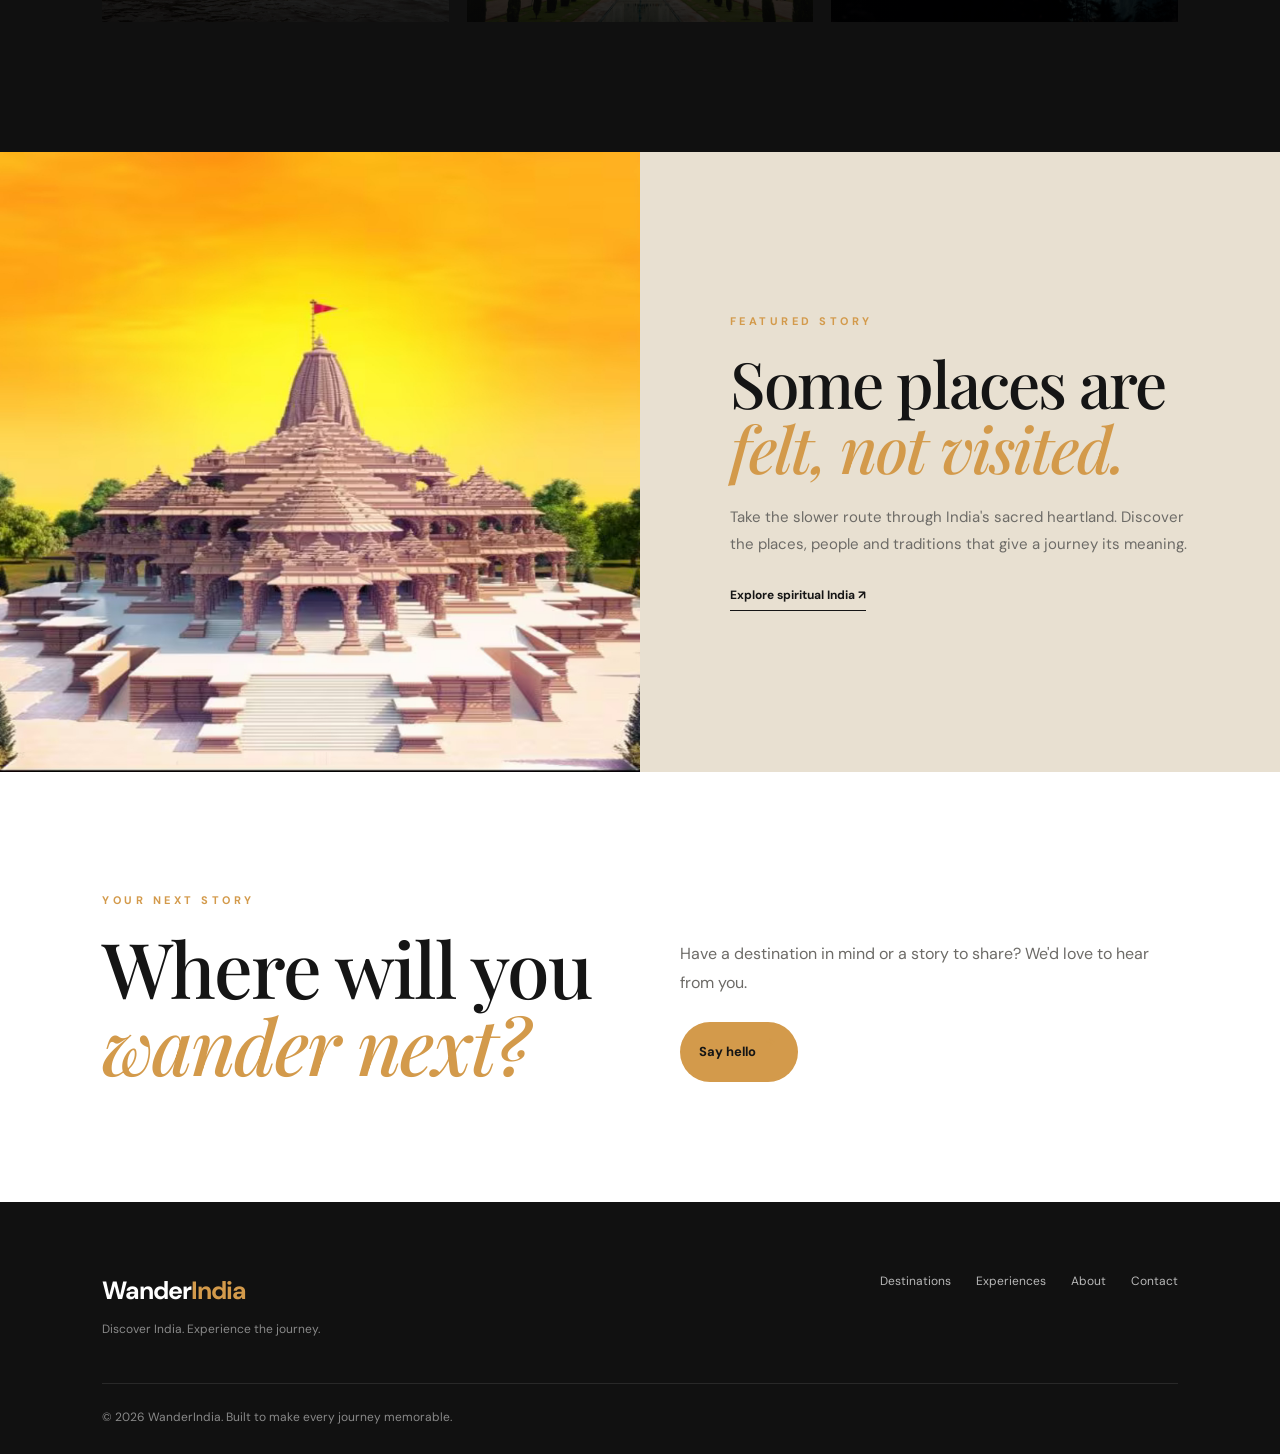
==== commit 80f2f107: "Performance: async image decoding for index.html" ====
--- a/index.html
+++ b/index.html
@@ -17,6 +17,7 @@
   <link rel="preconnect" href="https://fonts.googleapis.com">
   <link rel="preconnect" href="https://fonts.gstatic.com" crossorigin>
   <link href="https://fonts.googleapis.com/css2?family=DM+Sans:wght@400;500;600;700&family=Playfair+Display:ital,wght@0,500;0,600;1,500&display=swap" rel="stylesheet">
+  <link rel="preload" as="image" href="images/hero.png">
   <link rel="stylesheet" href="css/style.css">
 </head>
 <body>
@@ -76,15 +77,15 @@
     <button class="filter-btn" data-filter="nature" role="tab" aria-selected="false">Nature</button>
   </div>
   <div class="destination-grid">
-    <article class="destination-card" data-category="heritage"><div class="destination-image"><img src="images/Taj-Mahal.jpg" alt="Taj Mahal in Agra" loading="lazy"></div><div class="destination-info"><span>UTTAR PRADESH</span><h3>Agra</h3><p>Timeless Mughal architecture and the world-famous Taj Mahal.</p><a href="place.html?place=agra">Explore <span>→</span></a></div></article>
-    <article class="destination-card" data-category="heritage"><div class="destination-image"><img src="images/Hawa-Mahal.jpg" alt="Hawa Mahal in Jaipur" loading="lazy"></div><div class="destination-info"><span>RAJASTHAN</span><h3>Jaipur</h3><p>Royal palaces, colourful markets and the unmistakable Pink City.</p><a href="jaipur.html">Explore <span>→</span></a></div></article>
-    <article class="destination-card" data-category="nature"><div class="destination-image"><img src="images/Kerala.jpg" alt="Kerala backwaters" loading="lazy"></div><div class="destination-info"><span>KERALA</span><h3>Kerala</h3><p>Peaceful backwaters, lush landscapes and a slower way to travel.</p><a href="place.html?place=kerala">Explore <span>→</span></a></div></article>
-    <article class="destination-card" data-category="mountains"><div class="destination-image"><img src="images/Manali.jpg" alt="Manali mountains" loading="lazy"></div><div class="destination-info"><span>HIMACHAL PRADESH</span><h3>Manali</h3><p>Mountain valleys, fresh air and unforgettable Himalayan adventures.</p><a href="place.html?place=manali">Explore <span>→</span></a></div></article>
-    <article class="destination-card" data-category="mountains"><div class="destination-image"><img src="images/Shimla.jpg" alt="Shimla hills" loading="lazy"></div><div class="destination-info"><span>HIMACHAL PRADESH</span><h3>Shimla</h3><p>Colonial charm, pine forests and beautiful Himalayan views.</p><a href="place.html?place=shimla">Explore <span>→</span></a></div></article>
-    <article class="destination-card" data-category="mountains"><div class="destination-image"><img src="images/Mussoorie.jpg" alt="Mussoorie mountains" loading="lazy"></div><div class="destination-info"><span>UTTARAKHAND</span><h3>Mussoorie</h3><p>A misty hill escape with scenic viewpoints and quiet forest trails.</p><a href="place.html?place=mussoorie">Explore <span>→</span></a></div></article>
-    <article class="destination-card" data-category="temples"><div class="destination-image"><img src="images/Mathura.jpg" alt="Mathura temple area" loading="lazy"></div><div class="destination-info"><span>UTTAR PRADESH</span><h3>Mathura</h3><p>Walk through the sacred land of Krishna and its timeless heritage.</p><a href="mathura.html">Explore <span>→</span></a></div></article>
-    <article class="destination-card" data-category="temples"><div class="destination-image"><img src="images/premanand-ji-maharaj.jpg" alt="Vrindavan spiritual destination" loading="lazy"></div><div class="destination-info"><span>UTTAR PRADESH</span><h3>Vrindavan</h3><p>Temple trails, sacred streets and a deeply devotional atmosphere.</p><a href="vrindavan.html">Explore <span>→</span></a></div></article>
-    <article class="destination-card" data-category="temples"><div class="destination-image"><img src="images/Varanasi.jpg" alt="Varanasi ghats" loading="lazy"></div><div class="destination-info"><span>UTTAR PRADESH</span><h3>Varanasi</h3><p>Ancient ghats, river rituals and one of India's oldest living cities.</p><a href="place.html?place=varanasi">Explore <span>→</span></a></div></article>
+    <article class="destination-card" data-category="heritage"><div class="destination-image"><img decoding="async" src="images/Taj-Mahal.jpg" alt="Taj Mahal in Agra" loading="lazy"></div><div class="destination-info"><span>UTTAR PRADESH</span><h3>Agra</h3><p>Timeless Mughal architecture and the world-famous Taj Mahal.</p><a href="place.html?place=agra">Explore <span>→</span></a></div></article>
+    <article class="destination-card" data-category="heritage"><div class="destination-image"><img decoding="async" src="images/Hawa-Mahal.jpg" alt="Hawa Mahal in Jaipur" loading="lazy"></div><div class="destination-info"><span>RAJASTHAN</span><h3>Jaipur</h3><p>Royal palaces, colourful markets and the unmistakable Pink City.</p><a href="jaipur.html">Explore <span>→</span></a></div></article>
+    <article class="destination-card" data-category="nature"><div class="destination-image"><img decoding="async" src="images/Kerala.jpg" alt="Kerala backwaters" loading="lazy"></div><div class="destination-info"><span>KERALA</span><h3>Kerala</h3><p>Peaceful backwaters, lush landscapes and a slower way to travel.</p><a href="place.html?place=kerala">Explore <span>→</span></a></div></article>
+    <article class="destination-card" data-category="mountains"><div class="destination-image"><img decoding="async" src="images/Manali.jpg" alt="Manali mountains" loading="lazy"></div><div class="destination-info"><span>HIMACHAL PRADESH</span><h3>Manali</h3><p>Mountain valleys, fresh air and unforgettable Himalayan adventures.</p><a href="place.html?place=manali">Explore <span>→</span></a></div></article>
+    <article class="destination-card" data-category="mountains"><div class="destination-image"><img decoding="async" src="images/Shimla.jpg" alt="Shimla hills" loading="lazy"></div><div class="destination-info"><span>HIMACHAL PRADESH</span><h3>Shimla</h3><p>Colonial charm, pine forests and beautiful Himalayan views.</p><a href="place.html?place=shimla">Explore <span>→</span></a></div></article>
+    <article class="destination-card" data-category="mountains"><div class="destination-image"><img decoding="async" src="images/Mussoorie.jpg" alt="Mussoorie mountains" loading="lazy"></div><div class="destination-info"><span>UTTARAKHAND</span><h3>Mussoorie</h3><p>A misty hill escape with scenic viewpoints and quiet forest trails.</p><a href="place.html?place=mussoorie">Explore <span>→</span></a></div></article>
+    <article class="destination-card" data-category="temples"><div class="destination-image"><img decoding="async" src="images/Mathura.jpg" alt="Mathura temple area" loading="lazy"></div><div class="destination-info"><span>UTTAR PRADESH</span><h3>Mathura</h3><p>Walk through the sacred land of Krishna and its timeless heritage.</p><a href="mathura.html">Explore <span>→</span></a></div></article>
+    <article class="destination-card" data-category="temples"><div class="destination-image"><img decoding="async" src="images/premanand-ji-maharaj.jpg" alt="Vrindavan spiritual destination" loading="lazy"></div><div class="destination-info"><span>UTTAR PRADESH</span><h3>Vrindavan</h3><p>Temple trails, sacred streets and a deeply devotional atmosphere.</p><a href="vrindavan.html">Explore <span>→</span></a></div></article>
+    <article class="destination-card" data-category="temples"><div class="destination-image"><img decoding="async" src="images/Varanasi.jpg" alt="Varanasi ghats" loading="lazy"></div><div class="destination-info"><span>UTTAR PRADESH</span><h3>Varanasi</h3><p>Ancient ghats, river rituals and one of India's oldest living cities.</p><a href="place.html?place=varanasi">Explore <span>→</span></a></div></article>
   </div>
 </section>
 
@@ -98,7 +99,7 @@
 </section>
 
 <section class="featured">
-  <div class="featured-image"><img src="images/Ayodhya.jpg" alt="Ayodhya" loading="lazy"></div>
+  <div class="featured-image"><img decoding="async" src="images/Ayodhya.jpg" alt="Ayodhya" loading="lazy"></div>
   <div class="featured-copy"><span>FEATURED STORY</span><h2>Some places are<br><em>felt, not visited.</em></h2><p>Take the slower route through India's sacred heartland. Discover the places, people and traditions that give a journey its meaning.</p><a href="temples.html" class="text-link">Explore spiritual India <span>↗</span></a></div>
 </section>
 
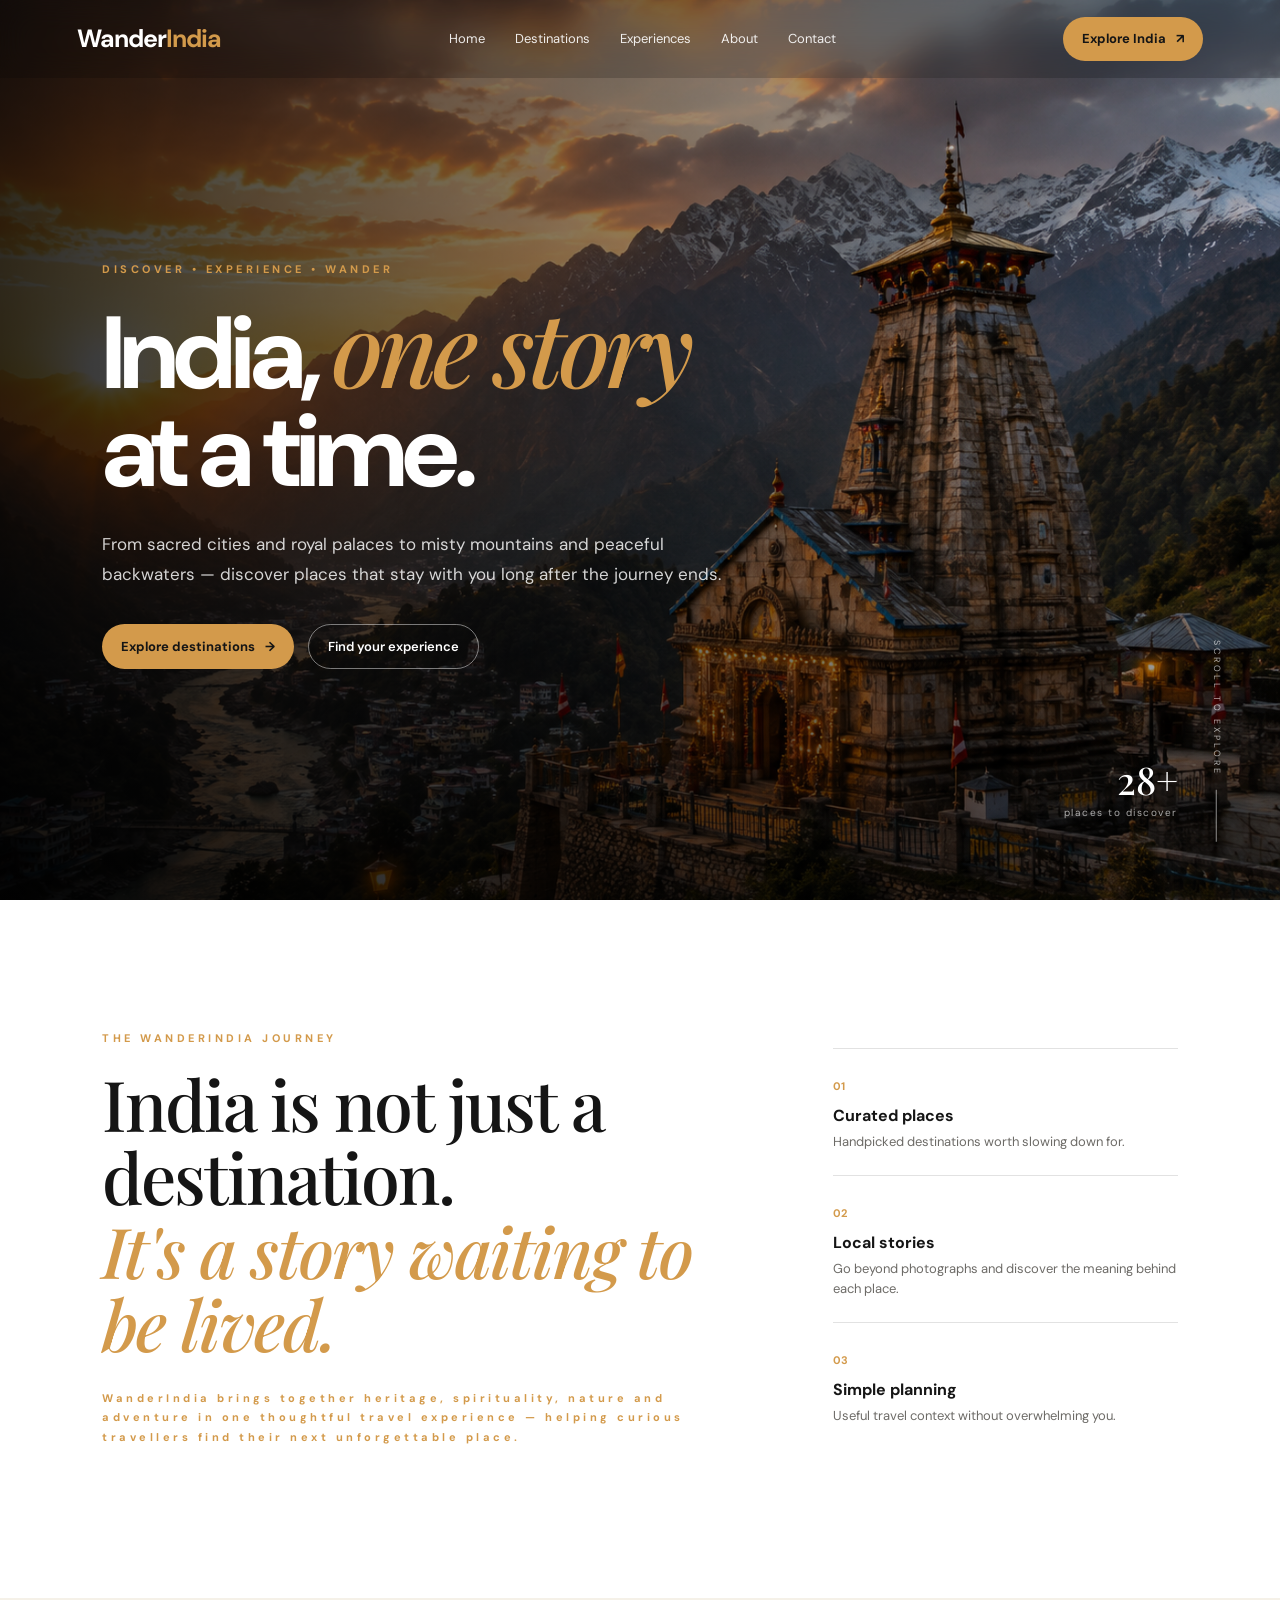
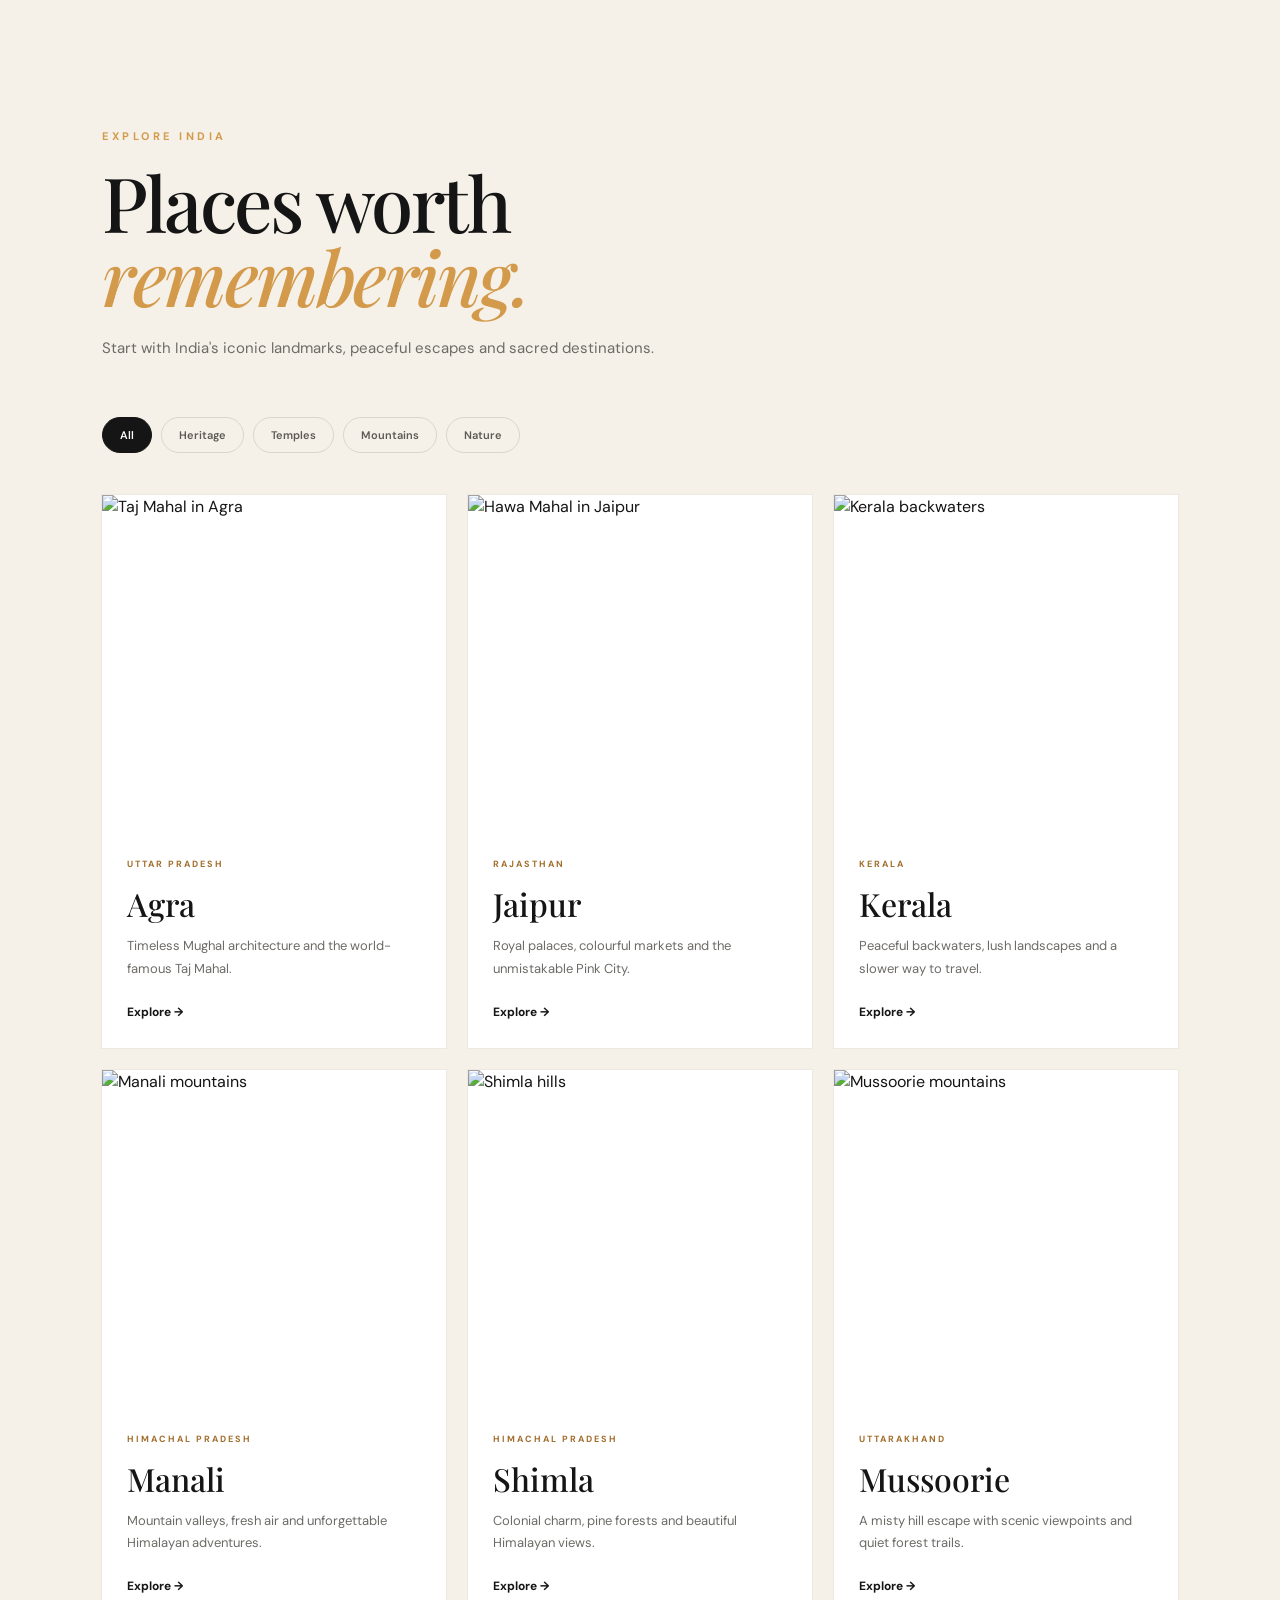
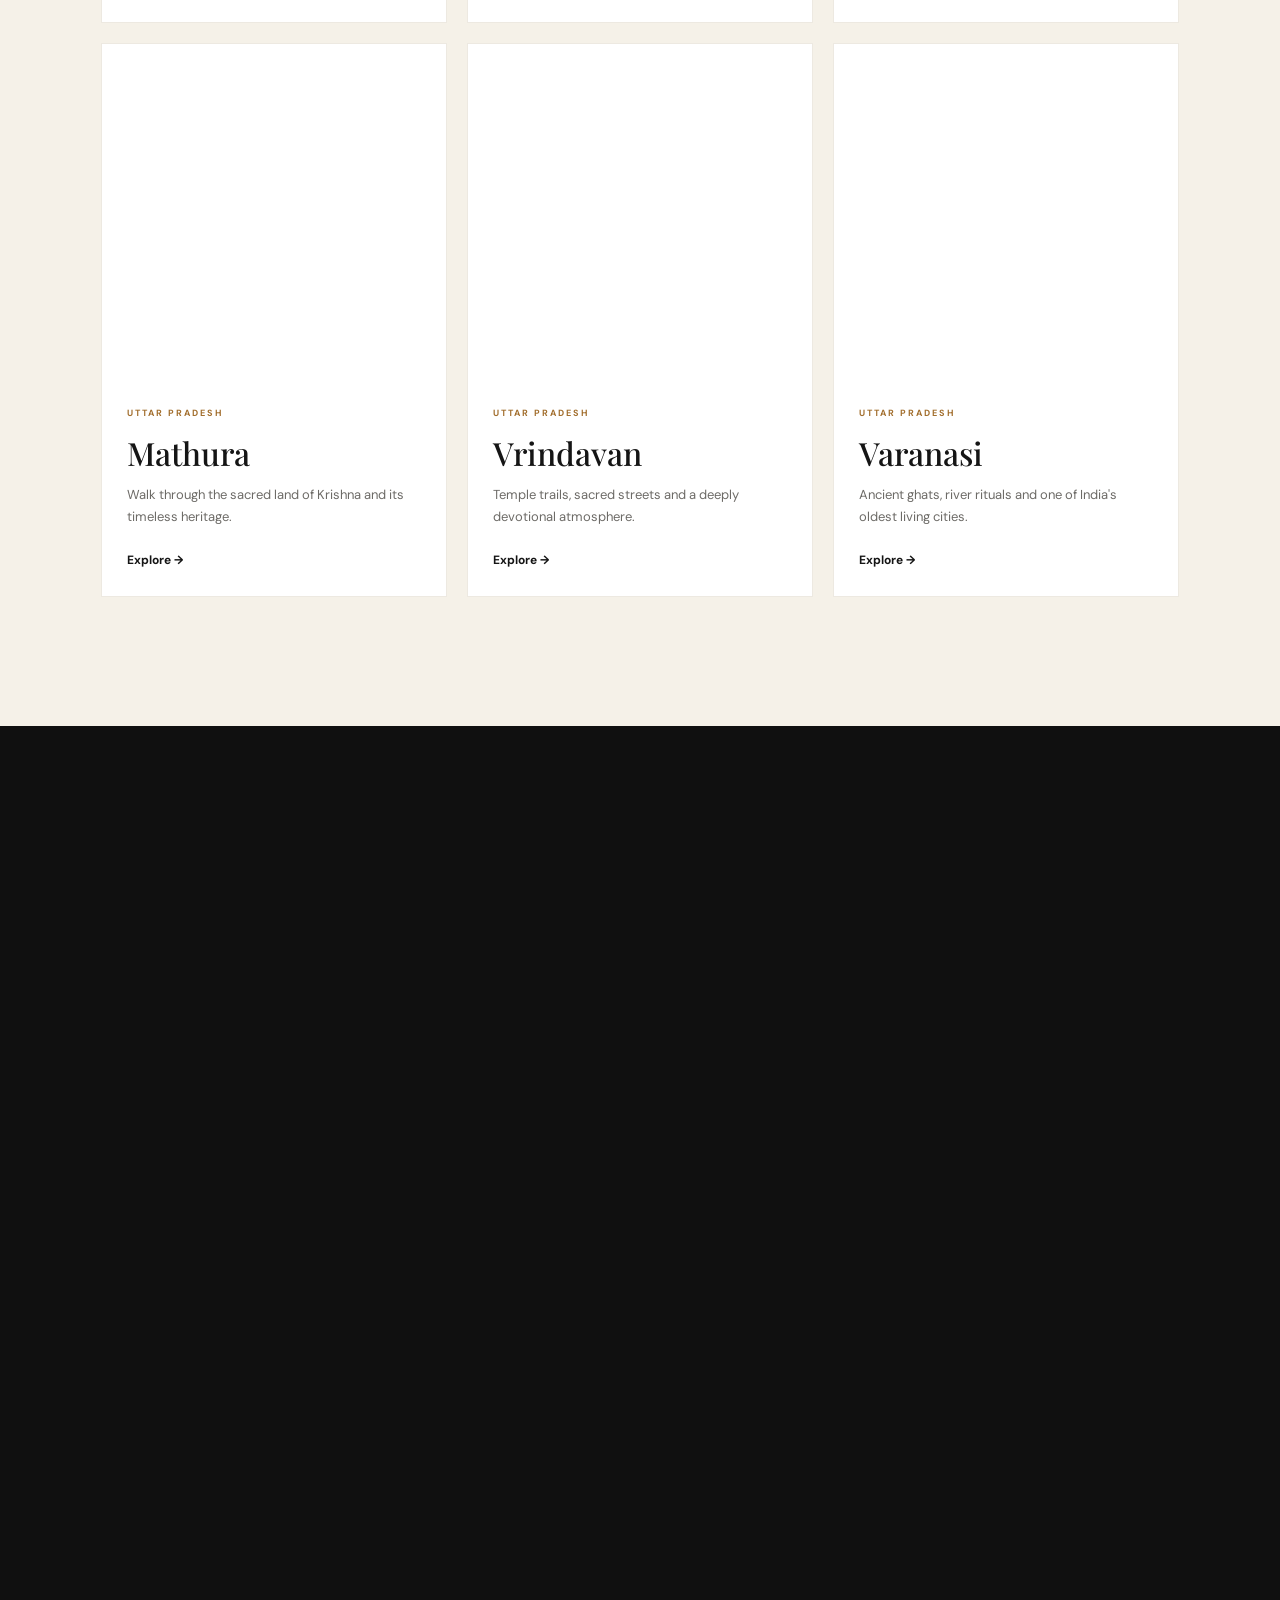
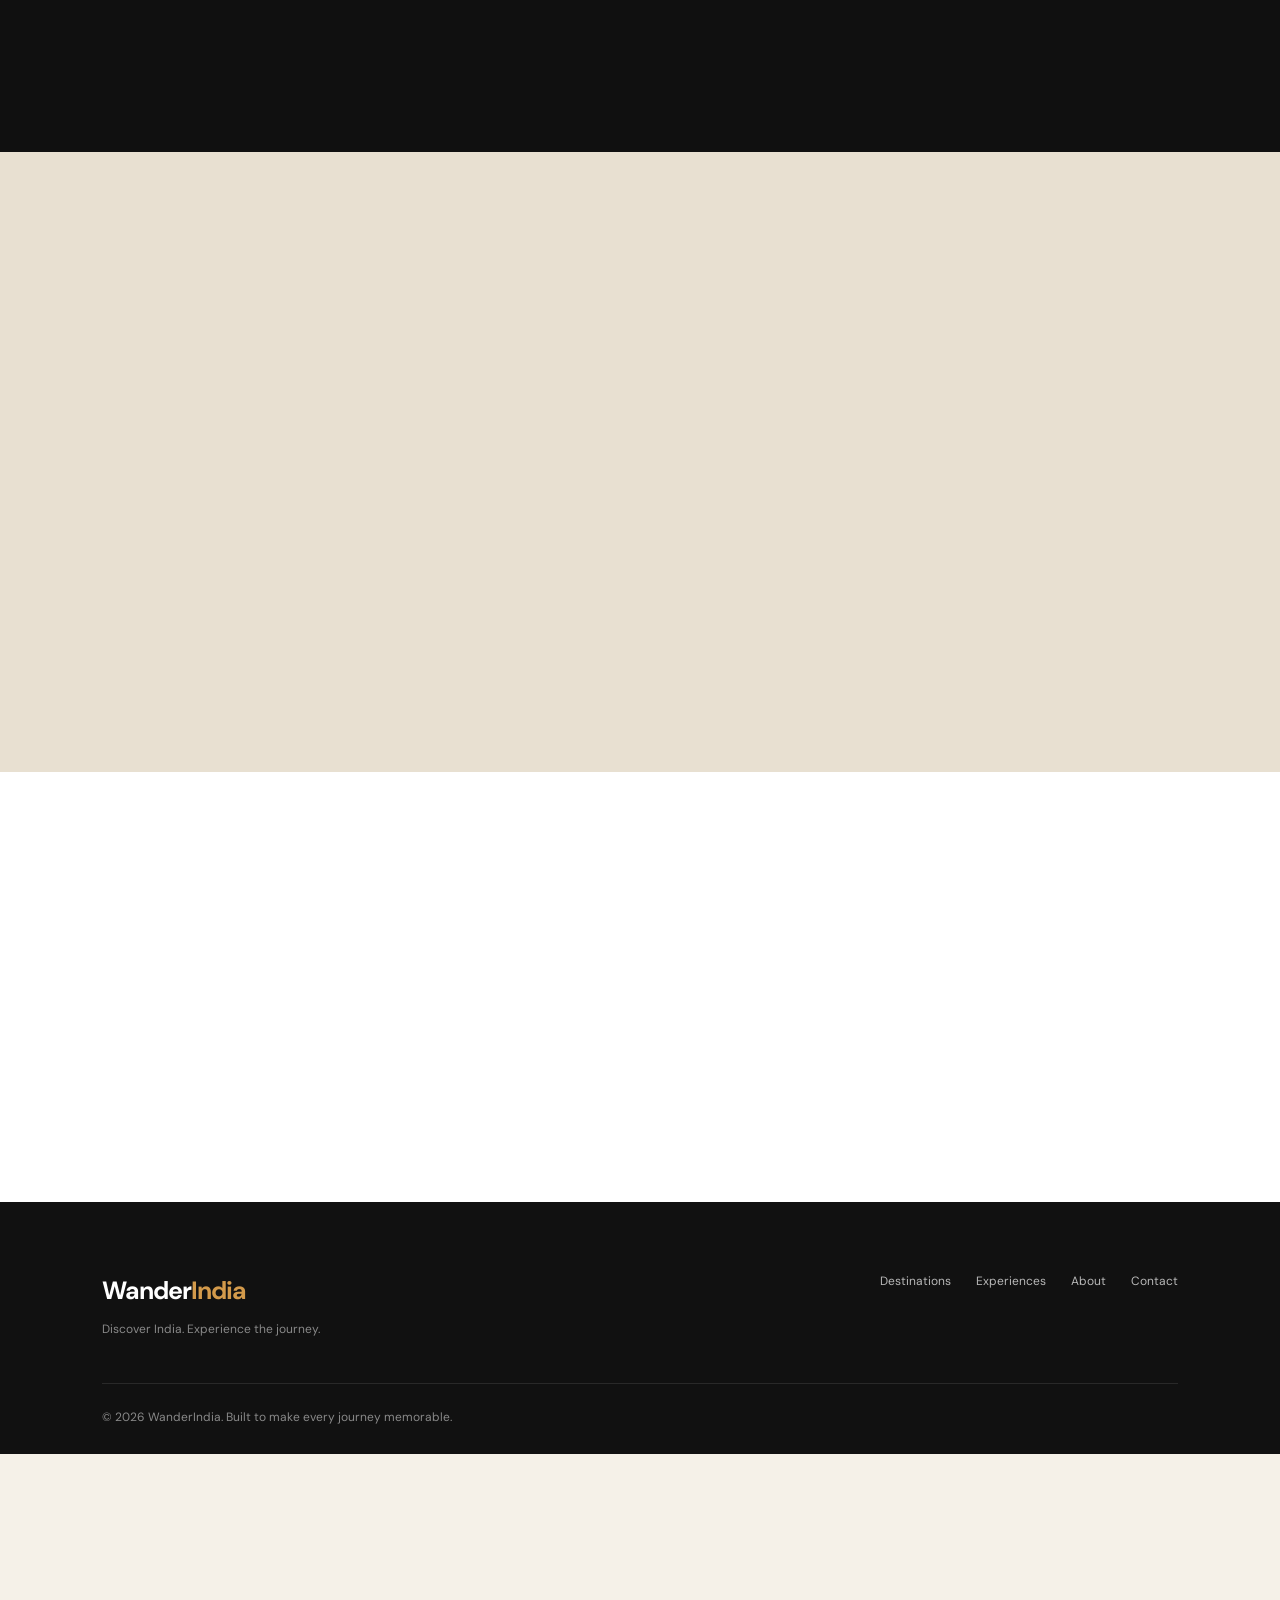
==== commit 5d019e13: "Refresh travel visuals with verified Unsplash images" ====
--- a/index.html
+++ b/index.html
@@ -8,16 +8,16 @@
   <meta property="og:type" content="website">
   <meta property="og:title" content="WanderIndia | Explore the Soul of India">
   <meta property="og:description" content="Discover India's heritage, spirituality, mountains, nature and unforgettable destinations with WanderIndia.">
-  <meta property="og:image" content="images/hero.png">
+  <meta property="og:image" content="https://images.unsplash.com/photo-1712510817140-917938f92e5b?auto=format&fit=crop&w=2000&q=82">
   <meta name="twitter:card" content="summary_large_image">
   <meta name="twitter:title" content="WanderIndia | Explore the Soul of India">
   <meta name="twitter:description" content="Discover India's heritage, spirituality, mountains, nature and unforgettable destinations with WanderIndia.">
-  <meta name="twitter:image" content="images/hero.png">
+  <meta name="twitter:image" content="https://images.unsplash.com/photo-1712510817140-917938f92e5b?auto=format&fit=crop&w=2000&q=82">
   <title>WanderIndia | Explore the Soul of India</title>
   <link rel="preconnect" href="https://fonts.googleapis.com">
   <link rel="preconnect" href="https://fonts.gstatic.com" crossorigin>
   <link href="https://fonts.googleapis.com/css2?family=DM+Sans:wght@400;500;600;700&family=Playfair+Display:ital,wght@0,500;0,600;1,500&display=swap" rel="stylesheet">
-  <link rel="preload" as="image" href="images/hero.png">
+  <link rel="preload" as="image" href="https://images.unsplash.com/photo-1712510817140-917938f92e5b?auto=format&fit=crop&w=2000&q=82">
   <link rel="stylesheet" href="css/style.css">
 </head>
 <body>
@@ -77,12 +77,12 @@
     <button class="filter-btn" data-filter="nature" role="tab" aria-selected="false">Nature</button>
   </div>
   <div class="destination-grid">
-    <article class="destination-card" data-category="heritage"><div class="destination-image"><img decoding="async" src="images/Taj-Mahal.jpg" alt="Taj Mahal in Agra" loading="lazy"></div><div class="destination-info"><span>UTTAR PRADESH</span><h3>Agra</h3><p>Timeless Mughal architecture and the world-famous Taj Mahal.</p><a href="place.html?place=agra">Explore <span>→</span></a></div></article>
-    <article class="destination-card" data-category="heritage"><div class="destination-image"><img decoding="async" src="images/Hawa-Mahal.jpg" alt="Hawa Mahal in Jaipur" loading="lazy"></div><div class="destination-info"><span>RAJASTHAN</span><h3>Jaipur</h3><p>Royal palaces, colourful markets and the unmistakable Pink City.</p><a href="jaipur.html">Explore <span>→</span></a></div></article>
-    <article class="destination-card" data-category="nature"><div class="destination-image"><img decoding="async" src="images/Kerala.jpg" alt="Kerala backwaters" loading="lazy"></div><div class="destination-info"><span>KERALA</span><h3>Kerala</h3><p>Peaceful backwaters, lush landscapes and a slower way to travel.</p><a href="place.html?place=kerala">Explore <span>→</span></a></div></article>
-    <article class="destination-card" data-category="mountains"><div class="destination-image"><img decoding="async" src="images/Manali.jpg" alt="Manali mountains" loading="lazy"></div><div class="destination-info"><span>HIMACHAL PRADESH</span><h3>Manali</h3><p>Mountain valleys, fresh air and unforgettable Himalayan adventures.</p><a href="place.html?place=manali">Explore <span>→</span></a></div></article>
-    <article class="destination-card" data-category="mountains"><div class="destination-image"><img decoding="async" src="images/Shimla.jpg" alt="Shimla hills" loading="lazy"></div><div class="destination-info"><span>HIMACHAL PRADESH</span><h3>Shimla</h3><p>Colonial charm, pine forests and beautiful Himalayan views.</p><a href="place.html?place=shimla">Explore <span>→</span></a></div></article>
-    <article class="destination-card" data-category="mountains"><div class="destination-image"><img decoding="async" src="images/Mussoorie.jpg" alt="Mussoorie mountains" loading="lazy"></div><div class="destination-info"><span>UTTARAKHAND</span><h3>Mussoorie</h3><p>A misty hill escape with scenic viewpoints and quiet forest trails.</p><a href="place.html?place=mussoorie">Explore <span>→</span></a></div></article>
+    <article class="destination-card" data-category="heritage"><div class="destination-image"><img decoding="async" src="https://images.unsplash.com/photo-1532886221698-4bf090e59e72?auto=format&fit=crop&w=1600&q=82" alt="Taj Mahal in Agra" loading="lazy"></div><div class="destination-info"><span>UTTAR PRADESH</span><h3>Agra</h3><p>Timeless Mughal architecture and the world-famous Taj Mahal.</p><a href="place.html?place=agra">Explore <span>→</span></a></div></article>
+    <article class="destination-card" data-category="heritage"><div class="destination-image"><img decoding="async" src="https://images.unsplash.com/photo-1524229321985-1e1989075d9b?auto=format&fit=crop&w=1600&q=82" alt="Hawa Mahal in Jaipur" loading="lazy"></div><div class="destination-info"><span>RAJASTHAN</span><h3>Jaipur</h3><p>Royal palaces, colourful markets and the unmistakable Pink City.</p><a href="jaipur.html">Explore <span>→</span></a></div></article>
+    <article class="destination-card" data-category="nature"><div class="destination-image"><img decoding="async" src="https://images.unsplash.com/photo-1593417034675-3ed7eda1bee9?auto=format&fit=crop&w=1600&q=82" alt="Kerala backwaters" loading="lazy"></div><div class="destination-info"><span>KERALA</span><h3>Kerala</h3><p>Peaceful backwaters, lush landscapes and a slower way to travel.</p><a href="place.html?place=kerala">Explore <span>→</span></a></div></article>
+    <article class="destination-card" data-category="mountains"><div class="destination-image"><img decoding="async" src="https://images.unsplash.com/photo-1685795361557-7842f41c8977?auto=format&fit=crop&w=1600&q=82" alt="Manali mountains" loading="lazy"></div><div class="destination-info"><span>HIMACHAL PRADESH</span><h3>Manali</h3><p>Mountain valleys, fresh air and unforgettable Himalayan adventures.</p><a href="place.html?place=manali">Explore <span>→</span></a></div></article>
+    <article class="destination-card" data-category="mountains"><div class="destination-image"><img decoding="async" src="https://images.unsplash.com/photo-1657894736555-6f39d2b182e8?auto=format&fit=crop&w=1600&q=82" alt="Shimla hills" loading="lazy"></div><div class="destination-info"><span>HIMACHAL PRADESH</span><h3>Shimla</h3><p>Colonial charm, pine forests and beautiful Himalayan views.</p><a href="place.html?place=shimla">Explore <span>→</span></a></div></article>
+    <article class="destination-card" data-category="mountains"><div class="destination-image"><img decoding="async" src="https://images.unsplash.com/photo-1651307098281-b357047cbcff?auto=format&fit=crop&w=1600&q=82" alt="Mussoorie mountains" loading="lazy"></div><div class="destination-info"><span>UTTARAKHAND</span><h3>Mussoorie</h3><p>A misty hill escape with scenic viewpoints and quiet forest trails.</p><a href="place.html?place=mussoorie">Explore <span>→</span></a></div></article>
     <article class="destination-card" data-category="temples"><div class="destination-image"><img decoding="async" src="images/Mathura.jpg" alt="Mathura temple area" loading="lazy"></div><div class="destination-info"><span>UTTAR PRADESH</span><h3>Mathura</h3><p>Walk through the sacred land of Krishna and its timeless heritage.</p><a href="mathura.html">Explore <span>→</span></a></div></article>
     <article class="destination-card" data-category="temples"><div class="destination-image"><img decoding="async" src="images/premanand-ji-maharaj.jpg" alt="Vrindavan spiritual destination" loading="lazy"></div><div class="destination-info"><span>UTTAR PRADESH</span><h3>Vrindavan</h3><p>Temple trails, sacred streets and a deeply devotional atmosphere.</p><a href="vrindavan.html">Explore <span>→</span></a></div></article>
     <article class="destination-card" data-category="temples"><div class="destination-image"><img decoding="async" src="images/Varanasi.jpg" alt="Varanasi ghats" loading="lazy"></div><div class="destination-info"><span>UTTAR PRADESH</span><h3>Varanasi</h3><p>Ancient ghats, river rituals and one of India's oldest living cities.</p><a href="place.html?place=varanasi">Explore <span>→</span></a></div></article>
--- a/css/style.css
+++ b/css/style.css
@@ -33,3 +33,9 @@
 .place-intro,.place-highlights,.place-travel,.spiritual-destinations{padding:110px clamp(24px,8vw,120px);background:var(--paper)}.place-intro{background:#fff}.place-facts{display:grid;grid-template-columns:repeat(4,1fr);border-top:1px solid var(--line);margin-top:60px}.place-fact{padding:25px 20px 10px 0;border-right:1px solid var(--line)}.place-fact:not(:first-child){padding-left:20px}.place-fact:last-child{border-right:0}.place-fact span,.travel-item span{font-size:9px;letter-spacing:2px;color:#a26e2d;font-weight:700}.place-fact h3{font:500 20px var(--serif);margin-top:8px}.place-highlights{background:#111;color:#fff}.place-highlights .section-heading p{color:rgba(255,255,255,.6)}.highlight-grid,.travel-grid,.spiritual-grid{display:grid;grid-template-columns:repeat(2,1fr);gap:16px}.highlight-card,.travel-item{padding:30px;background:rgba(255,255,255,.05);border:1px solid rgba(255,255,255,.1)}.highlight-card h3,.travel-item h3{font-size:17px;margin-bottom:10px}.highlight-card p,.travel-item p{font-size:13px;line-height:1.8;color:rgba(255,255,255,.62)}.place-travel{background:#e8e0d1}.place-travel .travel-item{background:#fff;border:0;color:var(--ink)}.place-travel .travel-item p{color:var(--muted)}.place-navigation{padding:45px clamp(24px,8vw,120px);display:flex;justify-content:space-between;gap:20px;background:#fff}.place-navigation a{font-size:12px;font-weight:700;text-decoration:none}.place-navigation a:hover{color:#a26e2d}.spiritual-destinations{background:var(--paper)}.spiritual-grid{grid-template-columns:repeat(2,1fr);margin-top:45px}.spiritual-card{background:#fff;overflow:hidden}.spiritual-card>img{width:100%;height:360px;object-fit:cover;display:block}.spiritual-card-content{padding:27px}.spiritual-card-content>span{font-size:9px;letter-spacing:2px;color:#a26e2d;font-weight:700}.spiritual-card-content h3{font:500 34px var(--serif);margin:8px 0 10px}.spiritual-card-content p{color:var(--muted);font-size:13px;line-height:1.7;margin-bottom:18px}.spiritual-card-content a{font-size:12px;font-weight:700;text-decoration:none}.footer h2{font:500 32px var(--serif);margin-bottom:6px}.footer>p{color:rgba(255,255,255,.5);font-size:12px}.footer>a{display:inline-block;margin-top:18px;font-size:12px;color:var(--gold);text-decoration:none}
 @media(max-width:900px){.place-facts{grid-template-columns:repeat(2,1fr)}.place-fact:nth-child(2){border-right:0}.place-fact:nth-child(3){padding-left:0;border-top:1px solid var(--line);margin-top:20px}.place-fact:nth-child(4){border-top:1px solid var(--line);margin-top:20px}.highlight-grid,.travel-grid,.spiritual-grid{grid-template-columns:1fr}}
 @media(max-width:600px){.place-hero,.temple-hero{min-height:680px;padding:110px 22px 70px}.place-hero-content h1,.temple-hero-content h1{font-size:52px}.place-intro,.place-highlights,.place-travel,.spiritual-destinations{padding:80px 20px}.place-facts{grid-template-columns:1fr}.place-fact,.place-fact:not(:first-child),.place-fact:nth-child(3),.place-fact:nth-child(4){padding:18px 0;border-right:0;border-top:1px solid var(--line);margin-top:0}.place-fact:first-child{border-top:0}.spiritual-card>img{height:280px}.place-navigation{padding:35px 20px;flex-direction:column}}
+
+
+/* Performance: defer below-the-fold rendering until needed. */
+@media (prefers-reduced-motion: no-preference){
+  .intro,.destinations,.experiences,.featured,.cta{content-visibility:auto;contain-intrinsic-size:700px;}
+}
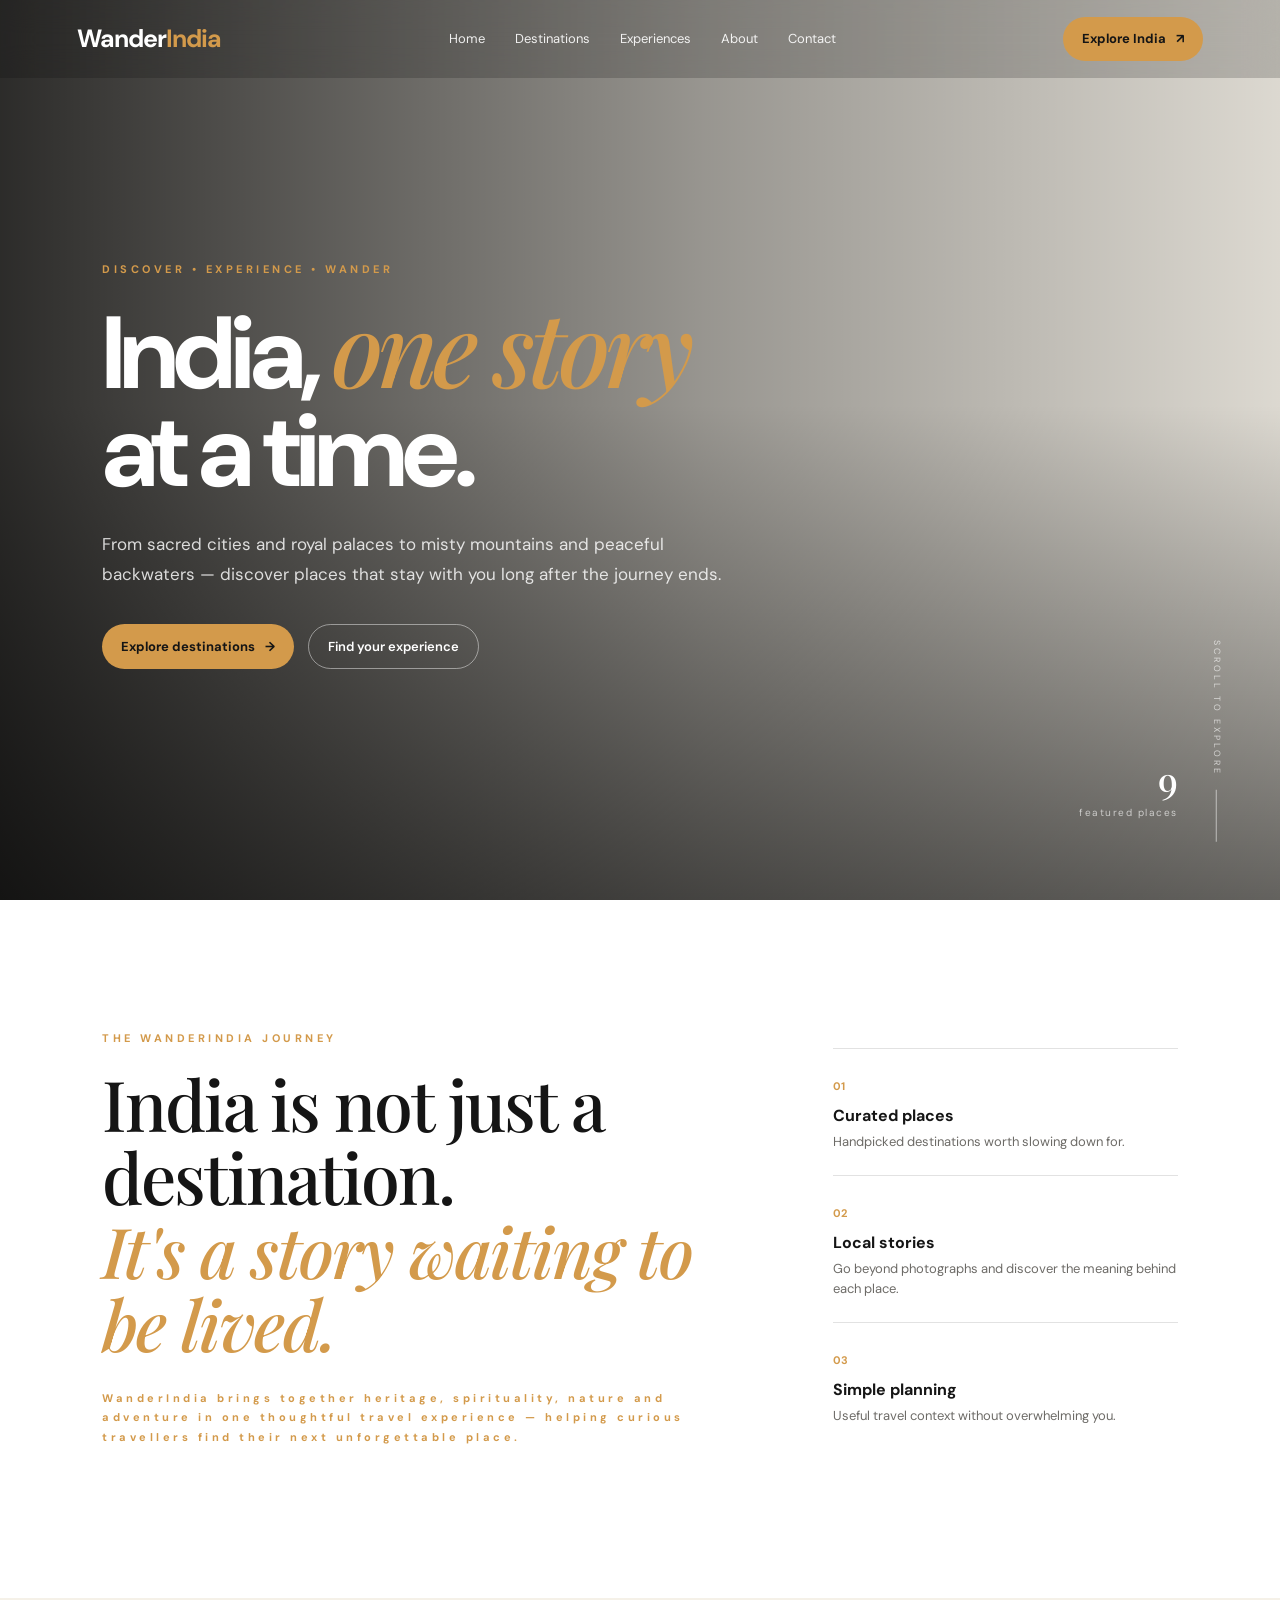
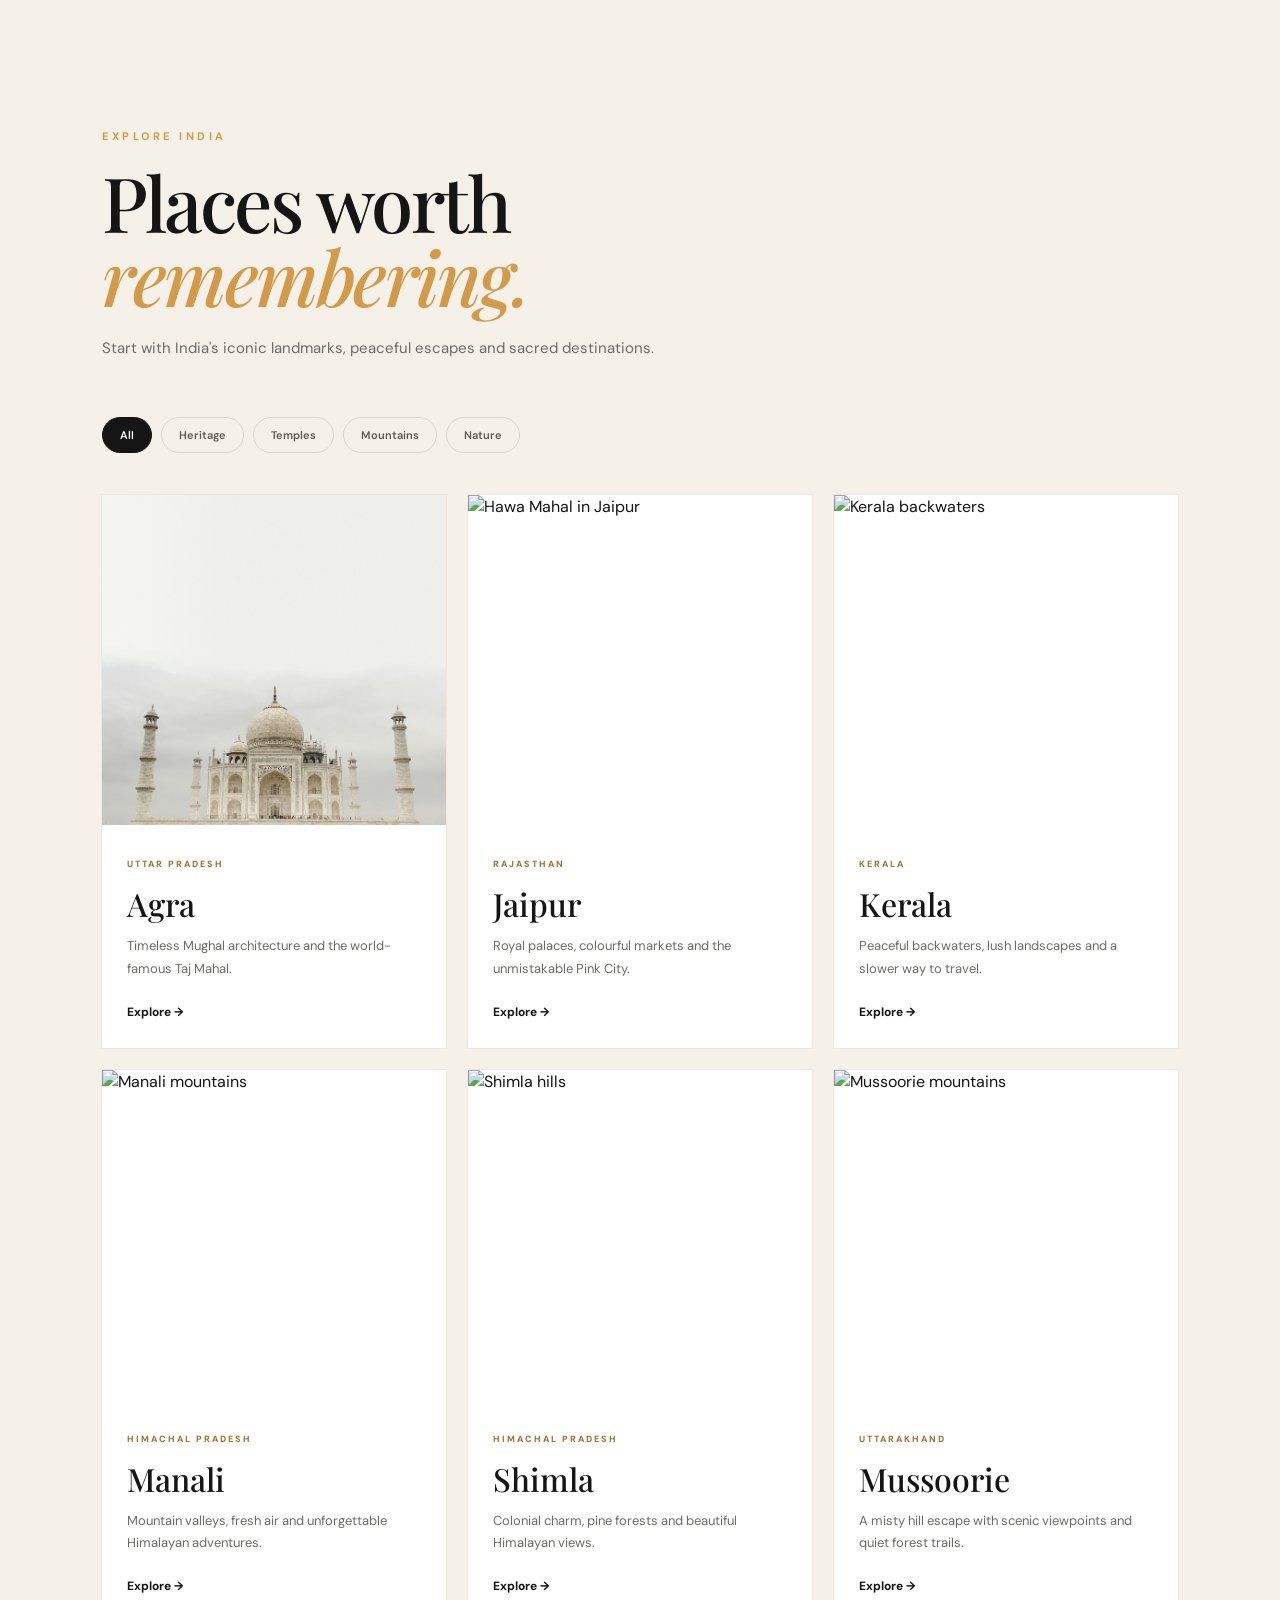
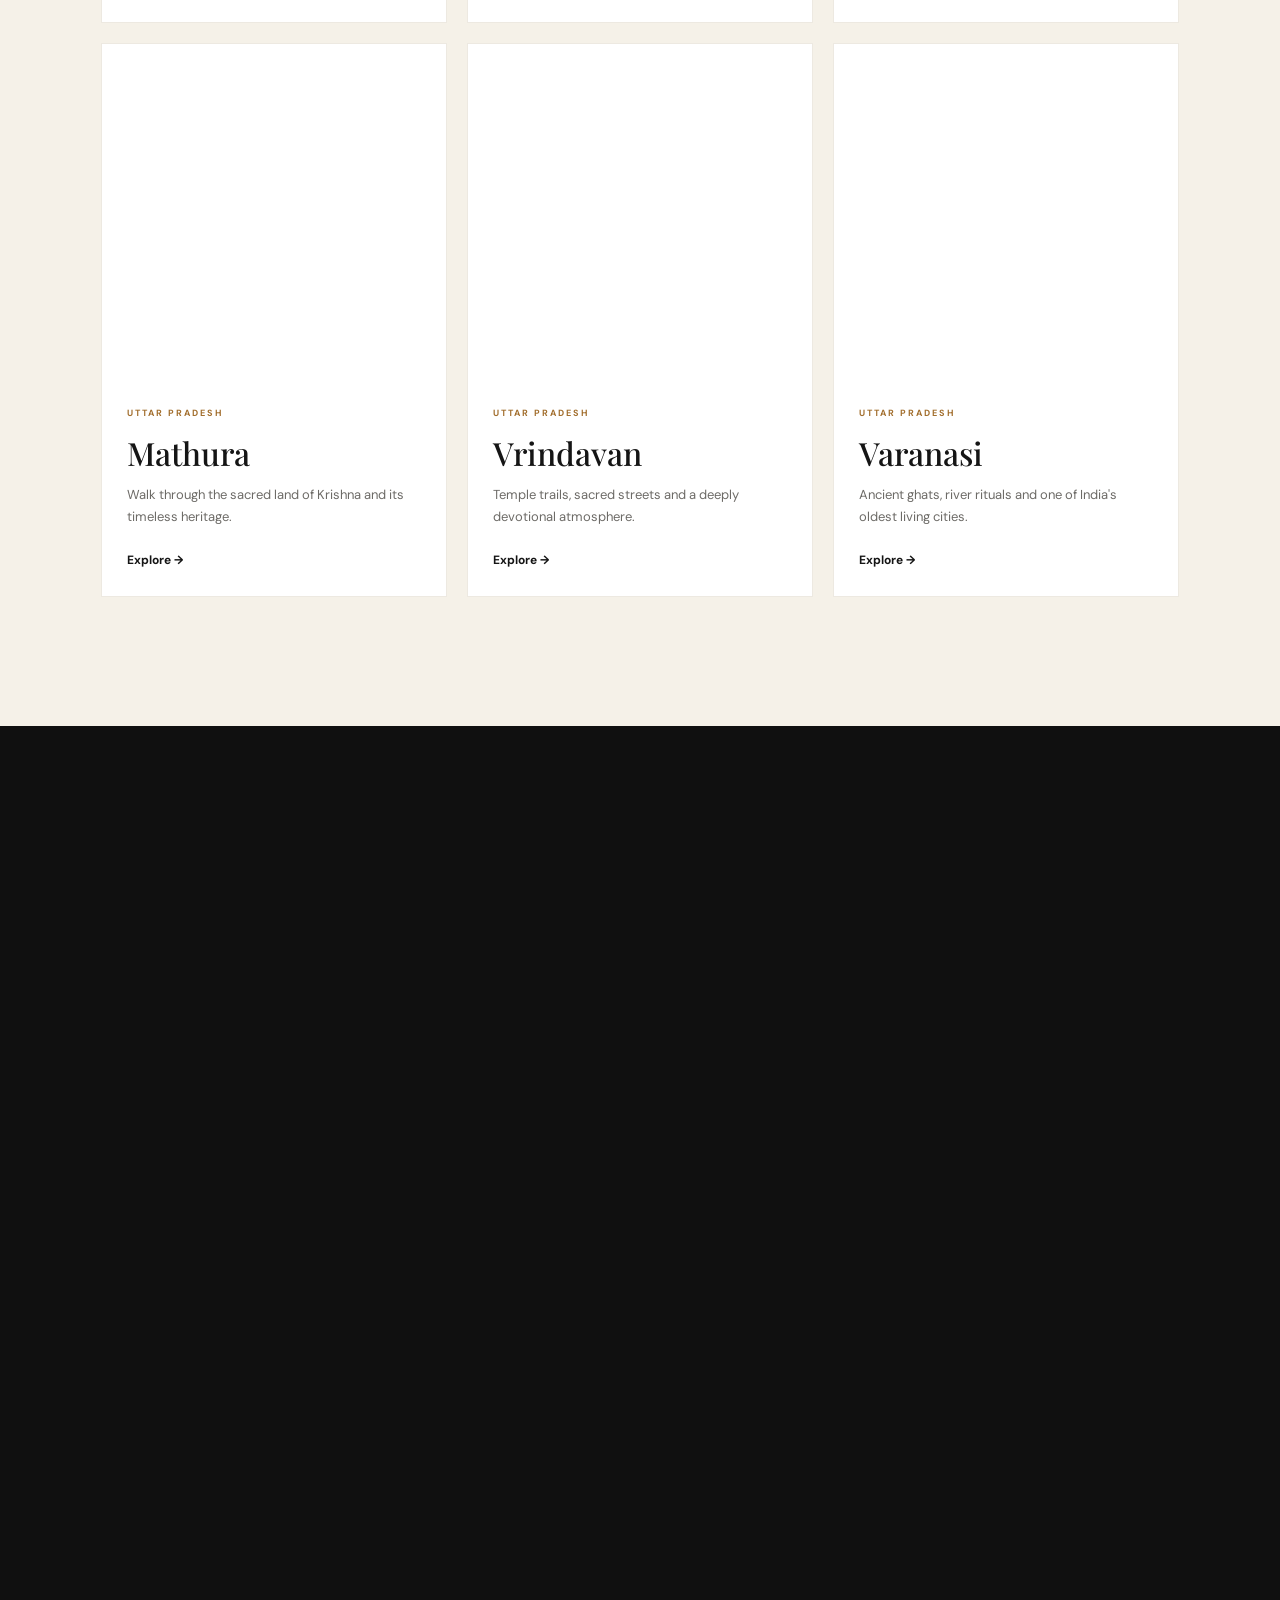
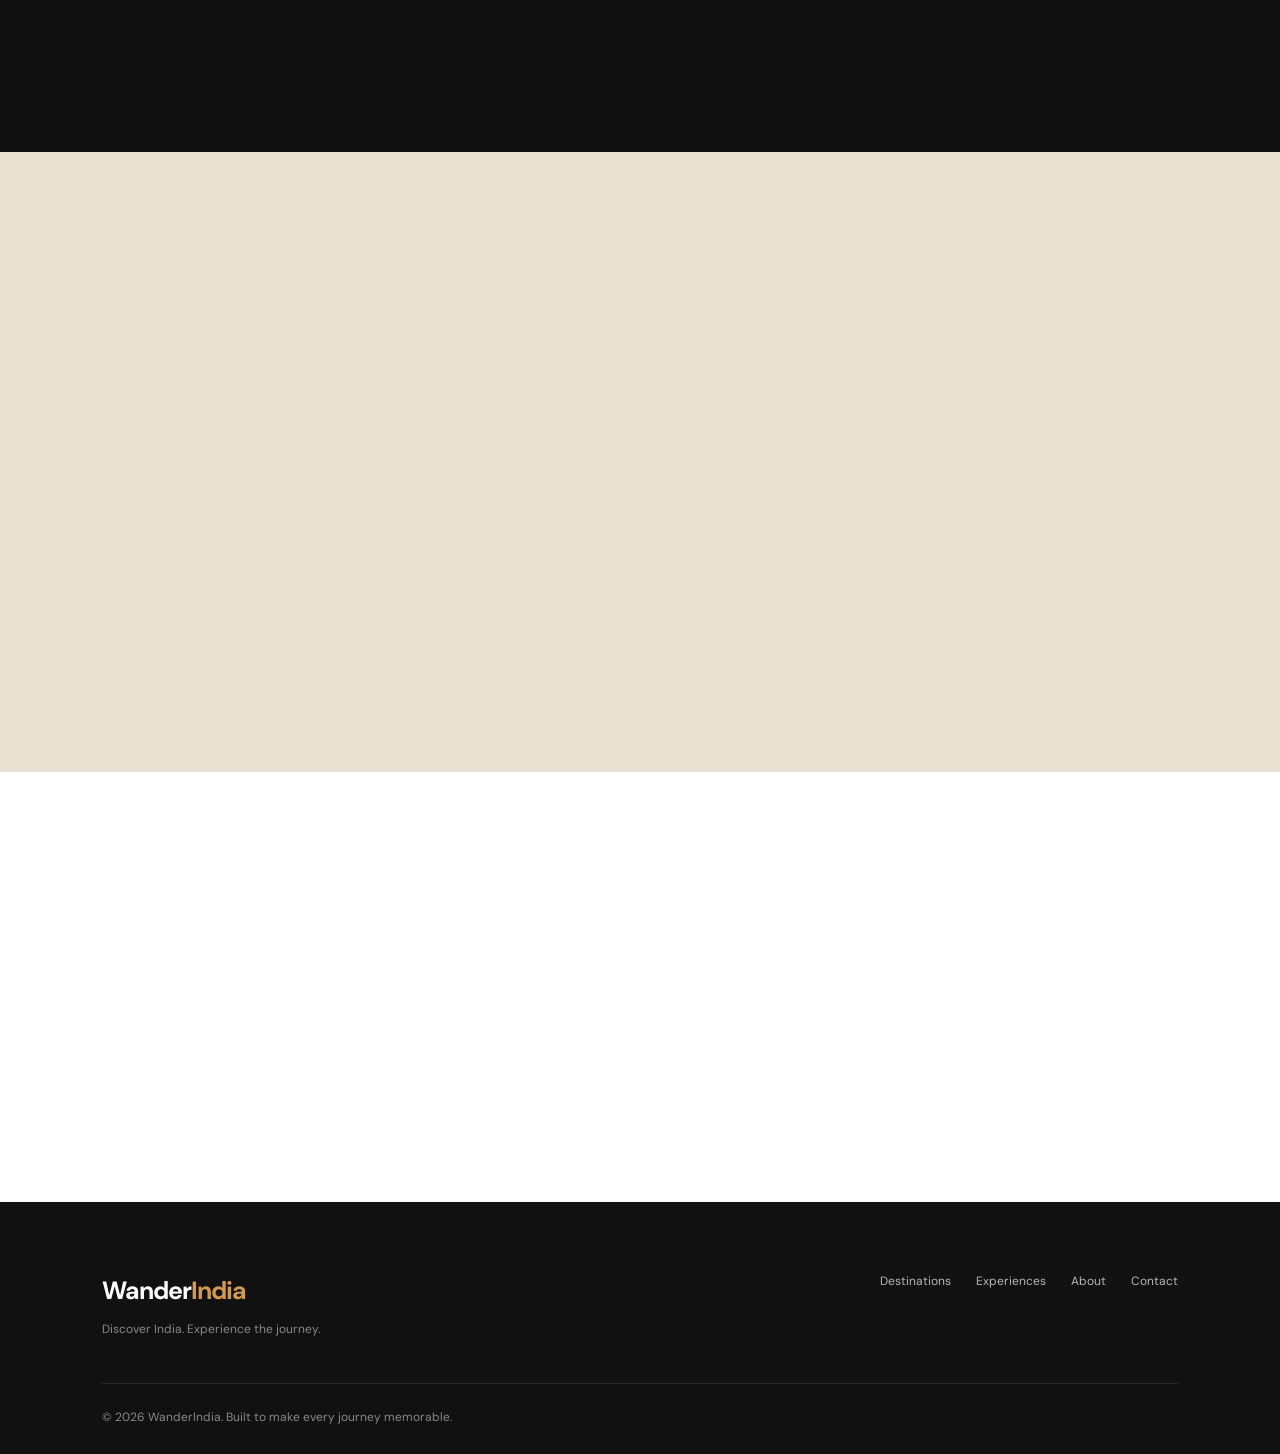
==== commit 55434e23: "Improve Taj Mahal hero and image reliability" ====
--- a/index.html
+++ b/index.html
@@ -8,16 +8,16 @@
   <meta property="og:type" content="website">
   <meta property="og:title" content="WanderIndia | Explore the Soul of India">
   <meta property="og:description" content="Discover India's heritage, spirituality, mountains, nature and unforgettable destinations with WanderIndia.">
-  <meta property="og:image" content="https://images.unsplash.com/photo-1712510817140-917938f92e5b?auto=format&fit=crop&w=2000&q=82">
+  <meta property="og:image" content="images/Taj-Mahal.jpg">
   <meta name="twitter:card" content="summary_large_image">
   <meta name="twitter:title" content="WanderIndia | Explore the Soul of India">
   <meta name="twitter:description" content="Discover India's heritage, spirituality, mountains, nature and unforgettable destinations with WanderIndia.">
-  <meta name="twitter:image" content="https://images.unsplash.com/photo-1712510817140-917938f92e5b?auto=format&fit=crop&w=2000&q=82">
+  <meta name="twitter:image" content="images/Taj-Mahal.jpg">
   <title>WanderIndia | Explore the Soul of India</title>
   <link rel="preconnect" href="https://fonts.googleapis.com">
   <link rel="preconnect" href="https://fonts.gstatic.com" crossorigin>
   <link href="https://fonts.googleapis.com/css2?family=DM+Sans:wght@400;500;600;700&family=Playfair+Display:ital,wght@0,500;0,600;1,500&display=swap" rel="stylesheet">
-  <link rel="preload" as="image" href="https://images.unsplash.com/photo-1712510817140-917938f92e5b?auto=format&fit=crop&w=2000&q=82">
+  <link rel="preload" as="image" href="images/Taj-Mahal.jpg">
   <link rel="stylesheet" href="css/style.css">
 </head>
 <body>
@@ -47,7 +47,7 @@
     </div>
   </div>
   <div class="hero-scroll"><span>SCROLL TO EXPLORE</span><div class="scroll-line"></div></div>
-  <div class="hero-stat"><strong>28+</strong><span>places to discover</span></div>
+  <div class="hero-stat"><strong>9</strong><span>featured places</span></div>
 </section>
 
 <section class="intro" id="about">
@@ -77,7 +77,7 @@
     <button class="filter-btn" data-filter="nature" role="tab" aria-selected="false">Nature</button>
   </div>
   <div class="destination-grid">
-    <article class="destination-card" data-category="heritage"><div class="destination-image"><img decoding="async" src="https://images.unsplash.com/photo-1532886221698-4bf090e59e72?auto=format&fit=crop&w=1600&q=82" alt="Taj Mahal in Agra" loading="lazy"></div><div class="destination-info"><span>UTTAR PRADESH</span><h3>Agra</h3><p>Timeless Mughal architecture and the world-famous Taj Mahal.</p><a href="place.html?place=agra">Explore <span>→</span></a></div></article>
+    <article class="destination-card" data-category="heritage"><div class="destination-image"><img decoding="async" src="images/Taj-Mahal.jpg" alt="Taj Mahal in Agra" loading="lazy"></div><div class="destination-info"><span>UTTAR PRADESH</span><h3>Agra</h3><p>Timeless Mughal architecture and the world-famous Taj Mahal.</p><a href="place.html?place=agra">Explore <span>→</span></a></div></article>
     <article class="destination-card" data-category="heritage"><div class="destination-image"><img decoding="async" src="https://images.unsplash.com/photo-1524229321985-1e1989075d9b?auto=format&fit=crop&w=1600&q=82" alt="Hawa Mahal in Jaipur" loading="lazy"></div><div class="destination-info"><span>RAJASTHAN</span><h3>Jaipur</h3><p>Royal palaces, colourful markets and the unmistakable Pink City.</p><a href="jaipur.html">Explore <span>→</span></a></div></article>
     <article class="destination-card" data-category="nature"><div class="destination-image"><img decoding="async" src="https://images.unsplash.com/photo-1593417034675-3ed7eda1bee9?auto=format&fit=crop&w=1600&q=82" alt="Kerala backwaters" loading="lazy"></div><div class="destination-info"><span>KERALA</span><h3>Kerala</h3><p>Peaceful backwaters, lush landscapes and a slower way to travel.</p><a href="place.html?place=kerala">Explore <span>→</span></a></div></article>
     <article class="destination-card" data-category="mountains"><div class="destination-image"><img decoding="async" src="https://images.unsplash.com/photo-1685795361557-7842f41c8977?auto=format&fit=crop&w=1600&q=82" alt="Manali mountains" loading="lazy"></div><div class="destination-info"><span>HIMACHAL PRADESH</span><h3>Manali</h3><p>Mountain valleys, fresh air and unforgettable Himalayan adventures.</p><a href="place.html?place=manali">Explore <span>→</span></a></div></article>
--- a/css/style.css
+++ b/css/style.css
@@ -10,7 +10,7 @@
 .nav-menu{display:flex;gap:30px}.nav-menu a{font-size:13px;text-decoration:none;color:#fff;opacity:.9;transition:.25s}.nav-menu a:hover{color:var(--gold);opacity:1}
 .nav-btn,.primary-btn{display:inline-flex;align-items:center;gap:10px;text-decoration:none;background:var(--gold);color:#151515;padding:12px 19px;border-radius:999px;font-size:13px;font-weight:700;transition:.3s}.nav-btn:hover,.primary-btn:hover{transform:translateY(-3px);background:#fff}
 .menu-toggle{display:none;background:none;border:0;color:#fff;font-size:28px;cursor:pointer}
-.hero{min-height:100svh;position:relative;display:flex;align-items:center;padding:120px clamp(24px,8vw,120px) 90px;color:#fff;background:linear-gradient(90deg,rgba(0,0,0,.82),rgba(0,0,0,.38) 55%,rgba(0,0,0,.1)),linear-gradient(0deg,rgba(0,0,0,.55),transparent 55%),url("../images/hero.png") center/cover}
+.hero{min-height:100svh;position:relative;display:flex;align-items:center;padding:120px clamp(24px,8vw,120px) 90px;color:#fff;background:linear-gradient(90deg,rgba(0,0,0,.82),rgba(0,0,0,.38) 55%,rgba(0,0,0,.1)),linear-gradient(0deg,rgba(0,0,0,.55),transparent 55%),url("https://images.unsplash.com/photo-1712510817140-917938f92e5b?auto=format&fit=crop&w=2000&q=82") center/cover}
 .hero-content{max-width:820px;position:relative;z-index:2}.hero-eyebrow,.section-heading>span,.intro-copy>p,.featured-copy>span,.cta span{display:block;font-size:11px;letter-spacing:3.5px;font-weight:700;color:var(--gold);margin-bottom:20px}
 .hero h1{font-size:clamp(54px,8vw,105px);line-height:.96;letter-spacing:-5px;margin-bottom:28px}.hero h1 em,.section-heading em,.intro h2 em,.featured-copy h2 em,.cta h2 em{font-family:var(--serif);font-weight:500;color:var(--gold)}
 .hero-text{max-width:630px;font-size:17px;line-height:1.8;color:rgba(255,255,255,.82);margin-bottom:34px}.hero-actions{display:flex;gap:14px;flex-wrap:wrap}.secondary-btn{display:inline-flex;align-items:center;text-decoration:none;color:#fff;border:1px solid rgba(255,255,255,.45);padding:12px 19px;border-radius:999px;font-size:13px;font-weight:600;transition:.3s}.secondary-btn:hover{background:#fff;color:#111}
@@ -19,7 +19,7 @@
 .destinations{padding:130px clamp(24px,8vw,120px)}.section-heading{max-width:750px;margin-bottom:55px}.section-heading h2{font:500 clamp(44px,6vw,76px)/.98 var(--serif);letter-spacing:-2.5px;margin-bottom:22px}.section-heading p{max-width:600px;color:var(--muted);font-size:15px;line-height:1.8}
 .destination-filters{display:flex;gap:9px;flex-wrap:wrap;margin-bottom:42px}.filter-btn{border:1px solid var(--line);background:transparent;color:#5d5a54;padding:10px 17px;border-radius:999px;font:600 11px var(--sans);cursor:pointer;transition:.25s}.filter-btn:hover{border-color:var(--gold);color:#9a6a2e}.filter-btn.active{background:var(--ink);color:#fff;border-color:var(--ink)}
 .destination-grid{display:grid;grid-template-columns:repeat(3,1fr);gap:22px}.destination-card{background:#fff;overflow:hidden;transition:.4s;box-shadow:0 0 0 1px rgba(0,0,0,.03)}.destination-card:hover{transform:translateY(-8px);box-shadow:0 24px 55px rgba(0,0,0,.12)}.destination-image{height:330px;overflow:hidden}.destination-image img{width:100%;height:100%;object-fit:cover;display:block;transition:.7s}.destination-card:hover img{transform:scale(1.07)}.destination-info{padding:25px}.destination-info>span{font-size:9px;font-weight:700;letter-spacing:2px;color:#a26e2d}.destination-info h3{font:500 32px var(--serif);margin:8px 0 10px}.destination-info p{font-size:13px;line-height:1.7;color:var(--muted);min-height:44px;margin-bottom:19px}.destination-info a,.text-link{font-size:12px;font-weight:700;text-decoration:none}.destination-info a:hover,.text-link:hover{color:#a26e2d}
-.experiences{background:var(--dark);color:#fff;padding:130px clamp(24px,8vw,120px)}.light-heading p{color:rgba(255,255,255,.62)}.experience-grid{display:grid;grid-template-columns:repeat(3,1fr);gap:18px}.experience-card{min-height:450px;padding:27px;display:flex;flex-direction:column;justify-content:space-between;text-decoration:none;background-size:cover;background-position:center;position:relative;overflow:hidden}.experience-card:before{content:"";position:absolute;inset:0;background:linear-gradient(180deg,rgba(0,0,0,.1),rgba(0,0,0,.85));transition:.4s}.experience-card:hover:before{background:linear-gradient(180deg,rgba(0,0,0,.05),rgba(0,0,0,.72))}.experience-card>*{position:relative;z-index:1}.experience-card>span{font-size:12px;color:#fff;opacity:.7}.experience-card div{max-width:330px}.experience-card small{font-size:9px;letter-spacing:2px;color:var(--gold);font-weight:700}.experience-card h3{font:500 32px var(--serif);margin:7px 0}.experience-card p{font-size:13px;line-height:1.7;color:rgba(255,255,255,.7);margin-bottom:18px}.experience-card strong{font-size:12px}.experience-spiritual{background-image:url("../images/Varanasi.jpg")}.experience-heritage{background-image:url("../images/Taj-Mahal.jpg")}.experience-mountains{background-image:url("../images/Manali.jpg")}
+.experiences{background:var(--dark);color:#fff;padding:130px clamp(24px,8vw,120px)}.light-heading p{color:rgba(255,255,255,.62)}.experience-grid{display:grid;grid-template-columns:repeat(3,1fr);gap:18px}.experience-card{min-height:450px;padding:27px;display:flex;flex-direction:column;justify-content:space-between;text-decoration:none;background-size:cover;background-position:center;position:relative;overflow:hidden}.experience-card:before{content:"";position:absolute;inset:0;background:linear-gradient(180deg,rgba(0,0,0,.1),rgba(0,0,0,.85));transition:.4s}.experience-card:hover:before{background:linear-gradient(180deg,rgba(0,0,0,.05),rgba(0,0,0,.72))}.experience-card>*{position:relative;z-index:1}.experience-card>span{font-size:12px;color:#fff;opacity:.7}.experience-card div{max-width:330px}.experience-card small{font-size:9px;letter-spacing:2px;color:var(--gold);font-weight:700}.experience-card h3{font:500 32px var(--serif);margin:7px 0}.experience-card p{font-size:13px;line-height:1.7;color:rgba(255,255,255,.7);margin-bottom:18px}.experience-card strong{font-size:12px}.experience-spiritual{background-image:url("../images/Varanasi.jpg")}.experience-heritage{background-image:url("https://images.unsplash.com/photo-1532886221698-4bf090e59e72?auto=format&fit=crop&w=1600&q=82")}.experience-mountains{background-image:url("https://images.unsplash.com/photo-1685795361557-7842f41c8977?auto=format&fit=crop&w=1600&q=82")}
 .featured{display:grid;grid-template-columns:1fr 1fr;background:#e8e0d1}.featured-image{min-height:620px}.featured-image img{width:100%;height:100%;object-fit:cover;display:block}.featured-copy{padding:90px clamp(35px,7vw,100px);display:flex;flex-direction:column;justify-content:center}.featured-copy h2{font:500 clamp(43px,5vw,70px)/1.02 var(--serif);letter-spacing:-2px;margin-bottom:24px}.featured-copy p{max-width:500px;color:var(--muted);line-height:1.8;font-size:15px;margin-bottom:28px}.text-link{align-self:flex-start;border-bottom:1px solid var(--ink);padding-bottom:6px}
 .cta{display:grid;grid-template-columns:1fr 1fr;gap:80px;padding:120px clamp(24px,8vw,120px);background:#fff}.cta h2{font:500 clamp(44px,6vw,78px)/1 var(--serif);letter-spacing:-2px}.cta>div:last-child{align-self:end}.cta p{max-width:470px;color:var(--muted);line-height:1.8;margin-bottom:24px}
 .footer{background:#111;color:#fff;padding:70px clamp(24px,8vw,120px) 28px;display:grid;grid-template-columns:1fr auto;gap:45px}.footer-brand p{font-size:12px;color:rgba(255,255,255,.5);margin-top:10px}.footer-links{display:flex;gap:25px;align-items:flex-start}.footer-links a{font-size:12px;text-decoration:none;color:rgba(255,255,255,.7)}.footer-links a:hover{color:var(--gold)}.footer-bottom{grid-column:1/-1;padding-top:24px;border-top:1px solid rgba(255,255,255,.1);font-size:10px;color:rgba(255,255,255,.35)}
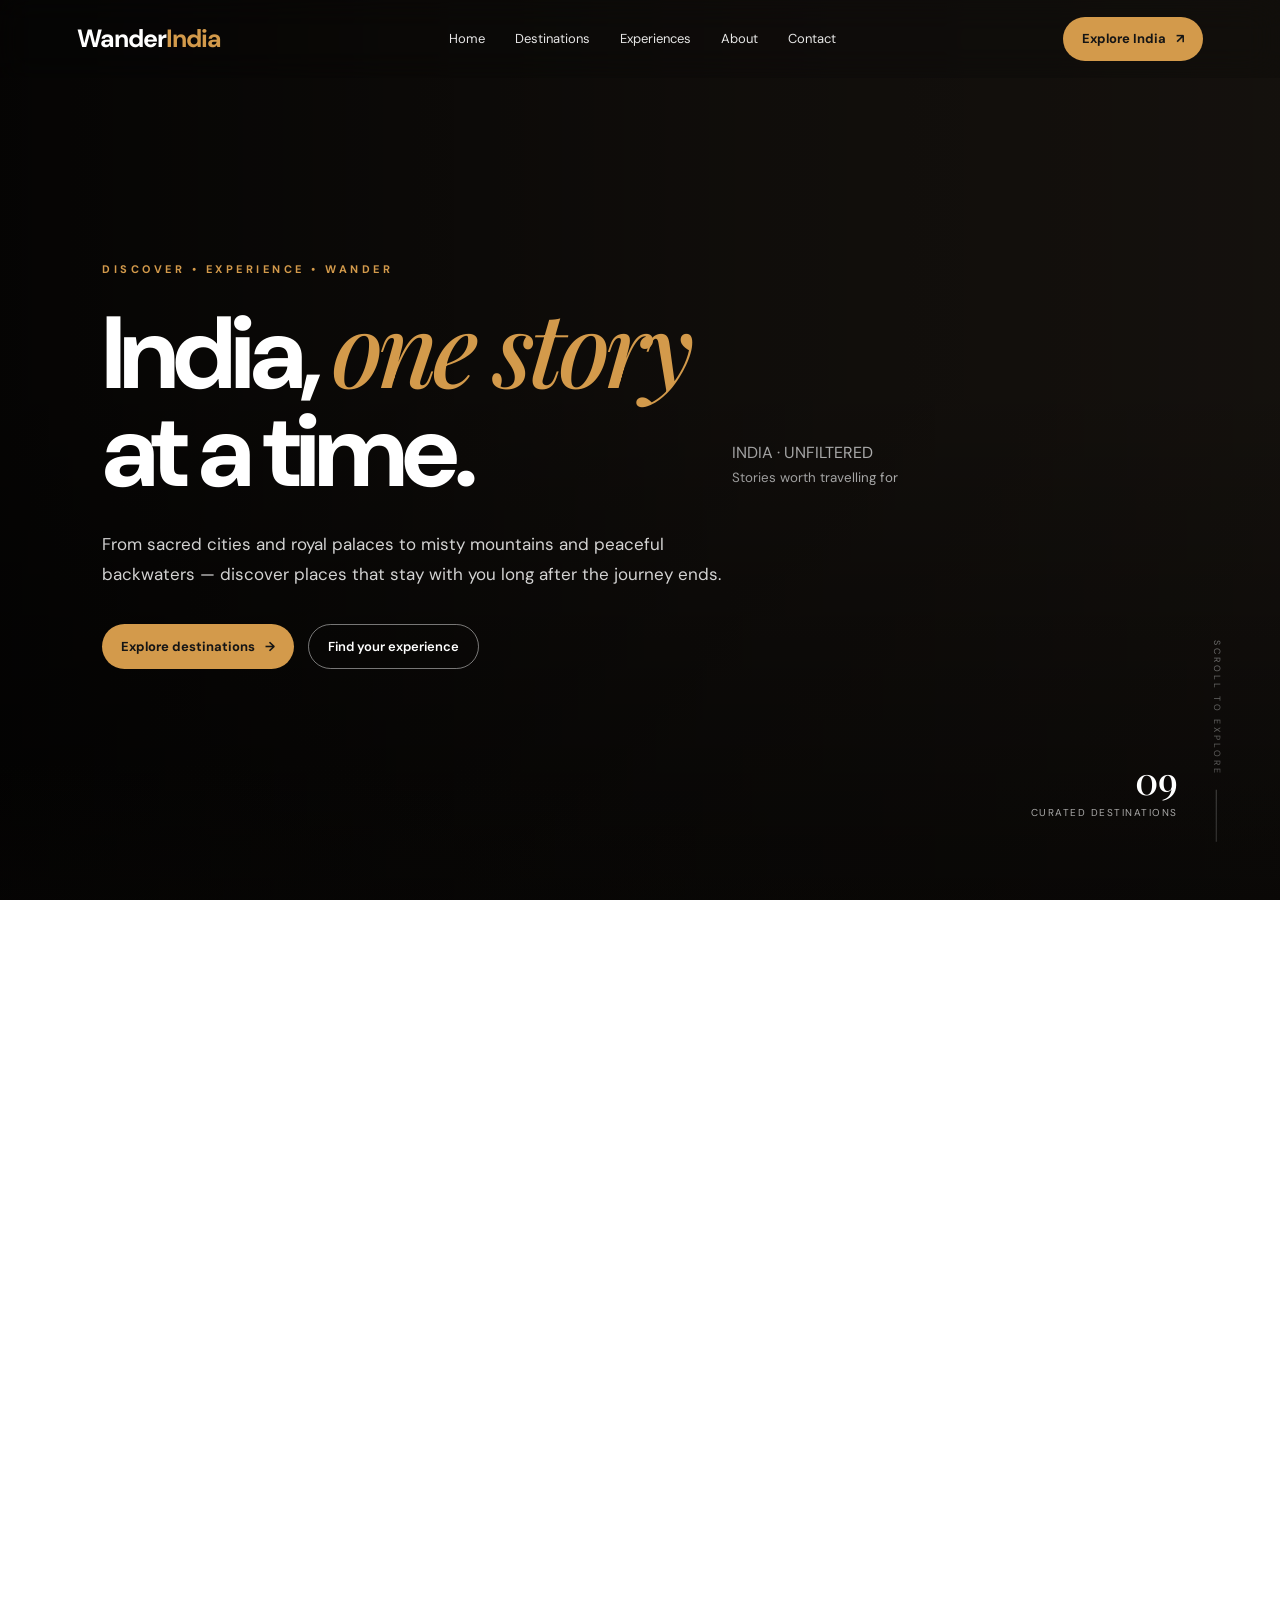
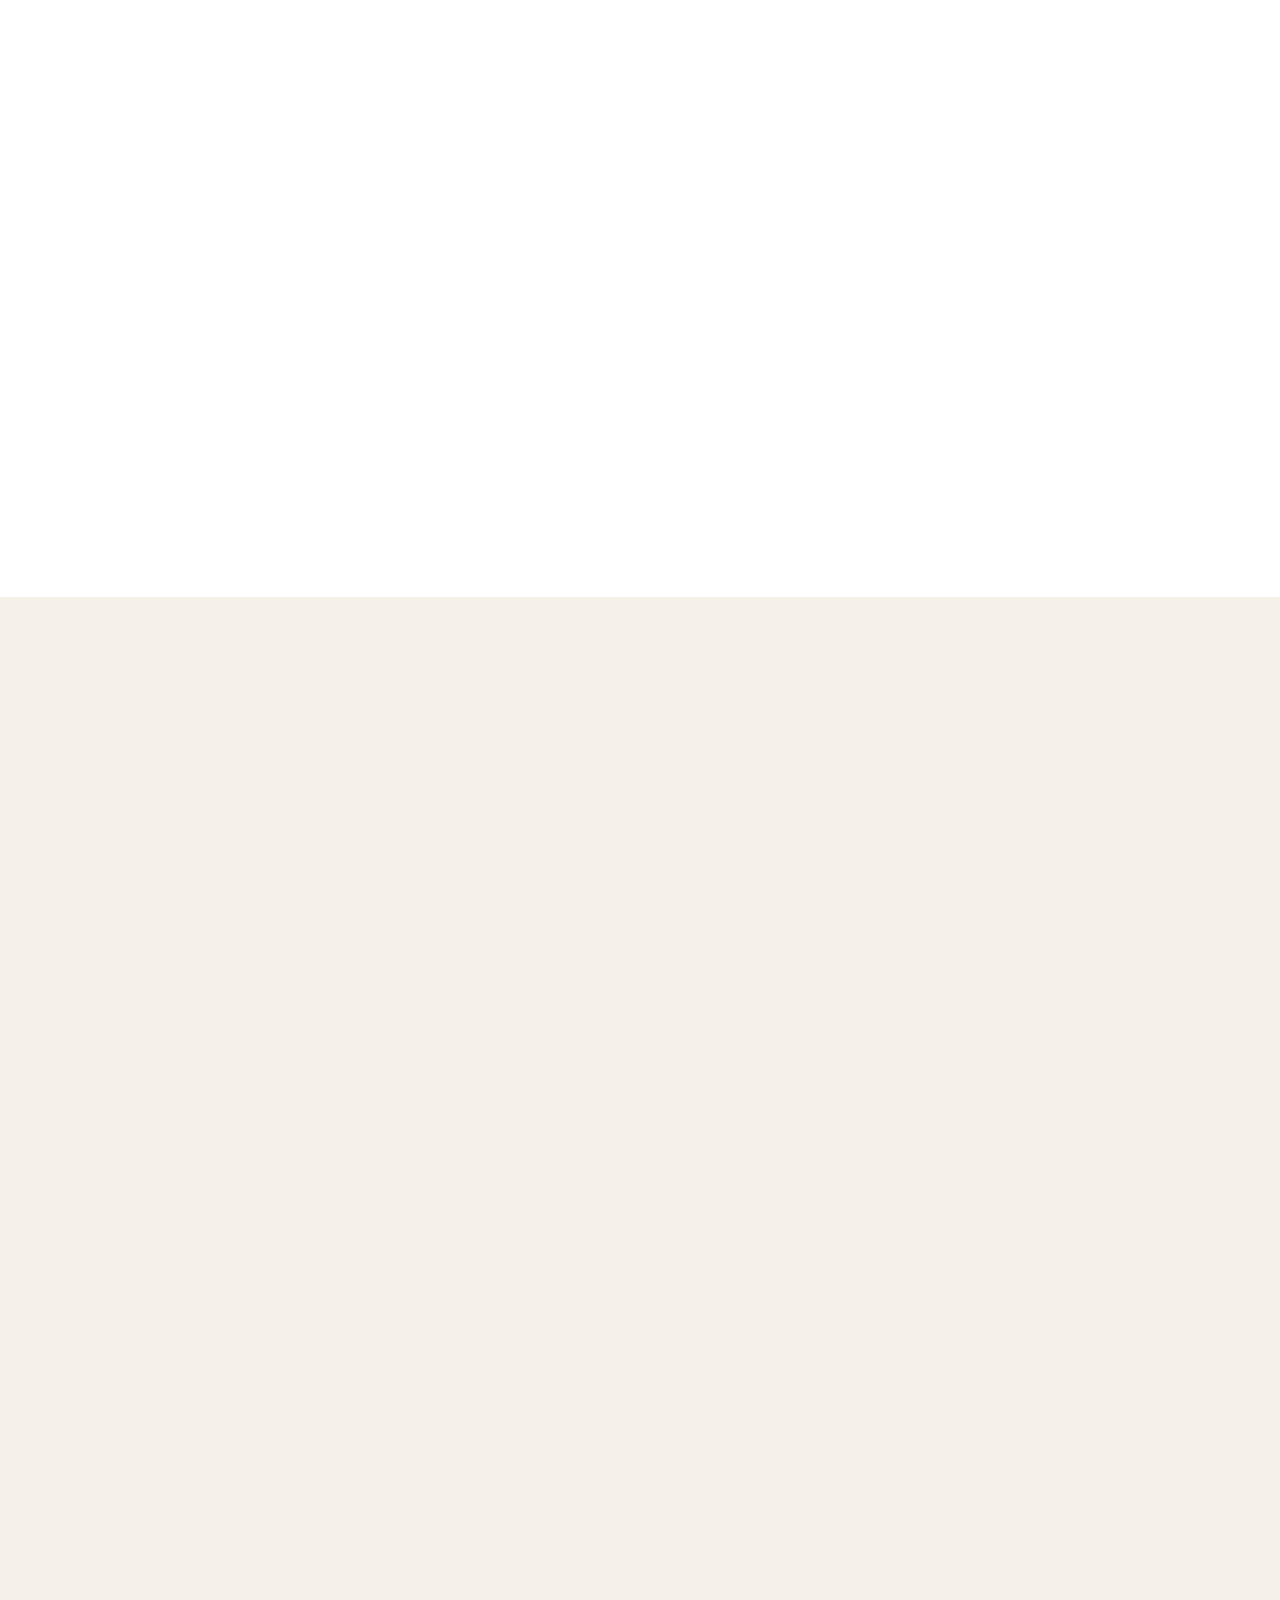
==== commit 4145cb13: "Polish homepage visual storytelling and hero details" ====
--- a/index.html
+++ b/index.html
@@ -47,7 +47,7 @@
     </div>
   </div>
   <div class="hero-scroll"><span>SCROLL TO EXPLORE</span><div class="scroll-line"></div></div>
-  <div class="hero-stat"><strong>9</strong><span>featured places</span></div>
+  <div class="hero-stat"><strong>09</strong><span>CURATED DESTINATIONS</span></div><div class="hero-badge">INDIA · UNFILTERED<br><small>Stories worth travelling for</small></div>
 </section>
 
 <section class="intro" id="about">
@@ -63,7 +63,7 @@
   </div>
 </section>
 
-<section class="destinations" id="destinations">
+<section class="destinations reveal" id="destinations">
   <div class="section-heading">
     <span>EXPLORE INDIA</span>
     <h2>Places worth<br><em>remembering.</em></h2>
@@ -89,7 +89,7 @@
   </div>
 </section>
 
-<section class="experiences" id="experiences">
+<section class="experiences reveal" id="experiences">
   <div class="section-heading light-heading"><span>CHOOSE YOUR MOOD</span><h2>Travel the way<br><em>you feel.</em></h2><p>Whether you want stillness, history or a little adrenaline, there is an India waiting for you.</p></div>
   <div class="experience-grid">
     <a class="experience-card experience-spiritual" href="temples.html"><span>01</span><div><small>SOULFUL</small><h3>Spiritual journeys</h3><p>Temples, ghats and places shaped by centuries of devotion.</p><strong>Explore →</strong></div></a>
@@ -98,12 +98,12 @@
   </div>
 </section>
 
-<section class="featured">
+<section class="featured reveal">
   <div class="featured-image"><img decoding="async" src="images/Ayodhya.jpg" alt="Ayodhya" loading="lazy"></div>
   <div class="featured-copy"><span>FEATURED STORY</span><h2>Some places are<br><em>felt, not visited.</em></h2><p>Take the slower route through India's sacred heartland. Discover the places, people and traditions that give a journey its meaning.</p><a href="temples.html" class="text-link">Explore spiritual India <span>↗</span></a></div>
 </section>
 
-<section class="cta" id="contact">
+<section class="cta reveal" id="contact">
   <div><span>YOUR NEXT STORY</span><h2>Where will you<br><em>wander next?</em></h2></div>
   <div><p>Have a destination in mind or a story to share? We'd love to hear from you.</p><a href="mailto:vmalik1712@gmail.com" class="primary-btn">Say hello <span>→</span></a></div>
 </section>
--- a/css/style.css
+++ b/css/style.css
@@ -10,15 +10,15 @@
 .nav-menu{display:flex;gap:30px}.nav-menu a{font-size:13px;text-decoration:none;color:#fff;opacity:.9;transition:.25s}.nav-menu a:hover{color:var(--gold);opacity:1}
 .nav-btn,.primary-btn{display:inline-flex;align-items:center;gap:10px;text-decoration:none;background:var(--gold);color:#151515;padding:12px 19px;border-radius:999px;font-size:13px;font-weight:700;transition:.3s}.nav-btn:hover,.primary-btn:hover{transform:translateY(-3px);background:#fff}
 .menu-toggle{display:none;background:none;border:0;color:#fff;font-size:28px;cursor:pointer}
-.hero{min-height:100svh;position:relative;display:flex;align-items:center;padding:120px clamp(24px,8vw,120px) 90px;color:#fff;background:linear-gradient(90deg,rgba(0,0,0,.82),rgba(0,0,0,.38) 55%,rgba(0,0,0,.1)),linear-gradient(0deg,rgba(0,0,0,.55),transparent 55%),url("https://images.unsplash.com/photo-1712510817140-917938f92e5b?auto=format&fit=crop&w=2000&q=82") center/cover}
-.hero-content{max-width:820px;position:relative;z-index:2}.hero-eyebrow,.section-heading>span,.intro-copy>p,.featured-copy>span,.cta span{display:block;font-size:11px;letter-spacing:3.5px;font-weight:700;color:var(--gold);margin-bottom:20px}
+.hero{min-height:100svh;position:relative;display:flex;align-items:center;padding:120px clamp(24px,8vw,120px) 90px;color:#fff;overflow:hidden;background:#17130f}.hero-image{position:absolute;inset:0;width:100%;height:100%;object-fit:cover;object-position:center 42%;z-index:0;filter:saturate(1.05);transform:scale(1.01)}
+.hero-overlay{position:absolute;inset:0;z-index:1;background:linear-gradient(90deg,rgba(0,0,0,.78),rgba(0,0,0,.32) 58%,rgba(0,0,0,.12)),linear-gradient(0deg,rgba(0,0,0,.52),transparent 58%)}.hero-content{max-width:820px;position:relative;z-index:2}.hero-eyebrow,.section-heading>span,.intro-copy>p,.featured-copy>span,.cta span{display:block;font-size:11px;letter-spacing:3.5px;font-weight:700;color:var(--gold);margin-bottom:20px}
 .hero h1{font-size:clamp(54px,8vw,105px);line-height:.96;letter-spacing:-5px;margin-bottom:28px}.hero h1 em,.section-heading em,.intro h2 em,.featured-copy h2 em,.cta h2 em{font-family:var(--serif);font-weight:500;color:var(--gold)}
 .hero-text{max-width:630px;font-size:17px;line-height:1.8;color:rgba(255,255,255,.82);margin-bottom:34px}.hero-actions{display:flex;gap:14px;flex-wrap:wrap}.secondary-btn{display:inline-flex;align-items:center;text-decoration:none;color:#fff;border:1px solid rgba(255,255,255,.45);padding:12px 19px;border-radius:999px;font-size:13px;font-weight:600;transition:.3s}.secondary-btn:hover{background:#fff;color:#111}
 .hero-scroll{position:absolute;right:5%;bottom:52px;display:flex;gap:14px;align-items:center;transform:rotate(90deg);transform-origin:right center}.hero-scroll span{font-size:9px;letter-spacing:3px;opacity:.65}.scroll-line{height:1px;width:52px;background:#fff;opacity:.55}.hero-stat{position:absolute;right:8%;bottom:80px;display:flex;flex-direction:column;align-items:flex-end;z-index:2}.hero-stat strong{font:500 38px var(--serif);color:#fff}.hero-stat span{font-size:10px;letter-spacing:1.5px;color:rgba(255,255,255,.65)}
 .intro{display:grid;grid-template-columns:1.3fr .7fr;gap:90px;padding:130px clamp(24px,8vw,120px);background:#fff}.intro h2{font:500 clamp(40px,5.5vw,70px)/1.05 var(--serif);letter-spacing:-2px;max-width:850px}.intro-text{max-width:650px;color:var(--muted);font-size:16px;line-height:1.8;margin-top:28px}.intro-points{display:grid;gap:0;align-content:center}.intro-points>div{padding:24px 0;border-top:1px solid var(--line)}.intro-points span{font-size:11px;color:var(--gold);font-weight:700}.intro-points strong{display:block;margin:7px 0 4px;font-size:16px}.intro-points p{font-size:13px;color:var(--muted)}
 .destinations{padding:130px clamp(24px,8vw,120px)}.section-heading{max-width:750px;margin-bottom:55px}.section-heading h2{font:500 clamp(44px,6vw,76px)/.98 var(--serif);letter-spacing:-2.5px;margin-bottom:22px}.section-heading p{max-width:600px;color:var(--muted);font-size:15px;line-height:1.8}
 .destination-filters{display:flex;gap:9px;flex-wrap:wrap;margin-bottom:42px}.filter-btn{border:1px solid var(--line);background:transparent;color:#5d5a54;padding:10px 17px;border-radius:999px;font:600 11px var(--sans);cursor:pointer;transition:.25s}.filter-btn:hover{border-color:var(--gold);color:#9a6a2e}.filter-btn.active{background:var(--ink);color:#fff;border-color:var(--ink)}
-.destination-grid{display:grid;grid-template-columns:repeat(3,1fr);gap:22px}.destination-card{background:#fff;overflow:hidden;transition:.4s;box-shadow:0 0 0 1px rgba(0,0,0,.03)}.destination-card:hover{transform:translateY(-8px);box-shadow:0 24px 55px rgba(0,0,0,.12)}.destination-image{height:330px;overflow:hidden}.destination-image img{width:100%;height:100%;object-fit:cover;display:block;transition:.7s}.destination-card:hover img{transform:scale(1.07)}.destination-info{padding:25px}.destination-info>span{font-size:9px;font-weight:700;letter-spacing:2px;color:#a26e2d}.destination-info h3{font:500 32px var(--serif);margin:8px 0 10px}.destination-info p{font-size:13px;line-height:1.7;color:var(--muted);min-height:44px;margin-bottom:19px}.destination-info a,.text-link{font-size:12px;font-weight:700;text-decoration:none}.destination-info a:hover,.text-link:hover{color:#a26e2d}
+.destination-grid{display:grid;grid-template-columns:repeat(3,1fr);gap:22px}.destination-card{background:#fff;overflow:hidden;transition:.4s;box-shadow:0 0 0 1px rgba(0,0,0,.03);position:relative}.destination-card:hover{transform:translateY(-8px);box-shadow:0 24px 55px rgba(0,0,0,.12)}.destination-image{height:330px;overflow:hidden;background:#ddd}.destination-image img{object-position:center}.destination-image img{width:100%;height:100%;object-fit:cover;object-position:center;display:block;transition:.7s}.destination-card:hover img{transform:scale(1.07)}.destination-info{padding:25px}.destination-info>span{font-size:9px;font-weight:700;letter-spacing:2px;color:#a26e2d}.destination-info h3{font:500 32px var(--serif);margin:8px 0 10px}.destination-info p{font-size:13px;line-height:1.7;color:var(--muted);min-height:44px;margin-bottom:19px}.destination-info a,.text-link{font-size:12px;font-weight:700;text-decoration:none}.destination-info a:hover,.text-link:hover{color:#a26e2d}
 .experiences{background:var(--dark);color:#fff;padding:130px clamp(24px,8vw,120px)}.light-heading p{color:rgba(255,255,255,.62)}.experience-grid{display:grid;grid-template-columns:repeat(3,1fr);gap:18px}.experience-card{min-height:450px;padding:27px;display:flex;flex-direction:column;justify-content:space-between;text-decoration:none;background-size:cover;background-position:center;position:relative;overflow:hidden}.experience-card:before{content:"";position:absolute;inset:0;background:linear-gradient(180deg,rgba(0,0,0,.1),rgba(0,0,0,.85));transition:.4s}.experience-card:hover:before{background:linear-gradient(180deg,rgba(0,0,0,.05),rgba(0,0,0,.72))}.experience-card>*{position:relative;z-index:1}.experience-card>span{font-size:12px;color:#fff;opacity:.7}.experience-card div{max-width:330px}.experience-card small{font-size:9px;letter-spacing:2px;color:var(--gold);font-weight:700}.experience-card h3{font:500 32px var(--serif);margin:7px 0}.experience-card p{font-size:13px;line-height:1.7;color:rgba(255,255,255,.7);margin-bottom:18px}.experience-card strong{font-size:12px}.experience-spiritual{background-image:url("../images/Varanasi.jpg")}.experience-heritage{background-image:url("https://images.unsplash.com/photo-1532886221698-4bf090e59e72?auto=format&fit=crop&w=1600&q=82")}.experience-mountains{background-image:url("https://images.unsplash.com/photo-1685795361557-7842f41c8977?auto=format&fit=crop&w=1600&q=82")}
 .featured{display:grid;grid-template-columns:1fr 1fr;background:#e8e0d1}.featured-image{min-height:620px}.featured-image img{width:100%;height:100%;object-fit:cover;display:block}.featured-copy{padding:90px clamp(35px,7vw,100px);display:flex;flex-direction:column;justify-content:center}.featured-copy h2{font:500 clamp(43px,5vw,70px)/1.02 var(--serif);letter-spacing:-2px;margin-bottom:24px}.featured-copy p{max-width:500px;color:var(--muted);line-height:1.8;font-size:15px;margin-bottom:28px}.text-link{align-self:flex-start;border-bottom:1px solid var(--ink);padding-bottom:6px}
 .cta{display:grid;grid-template-columns:1fr 1fr;gap:80px;padding:120px clamp(24px,8vw,120px);background:#fff}.cta h2{font:500 clamp(44px,6vw,78px)/1 var(--serif);letter-spacing:-2px}.cta>div:last-child{align-self:end}.cta p{max-width:470px;color:var(--muted);line-height:1.8;margin-bottom:24px}
@@ -39,3 +39,8 @@
 @media (prefers-reduced-motion: no-preference){
   .intro,.destinations,.experiences,.featured,.cta{content-visibility:auto;contain-intrinsic-size:700px;}
 }
+
+/* Featured destination treatment */
+@media(min-width:901px){.destination-card:first-child{grid-column:span 2}.destination-card:first-child .destination-image{height:430px}.destination-card:first-child .destination-info{padding:30px 32px}.destination-card:first-child .destination-info h3{font-size:38px}.destination-card:first-child .destination-info p{max-width:620px}}
+@media(max-width:900px){.destination-card:first-child{grid-column:auto}}
+.hero-image{will-change:transform}.hero:after{content:"";position:absolute;inset:auto 0 0;height:140px;background:linear-gradient(transparent,rgba(10,8,6,.35));z-index:1;pointer-events:none}
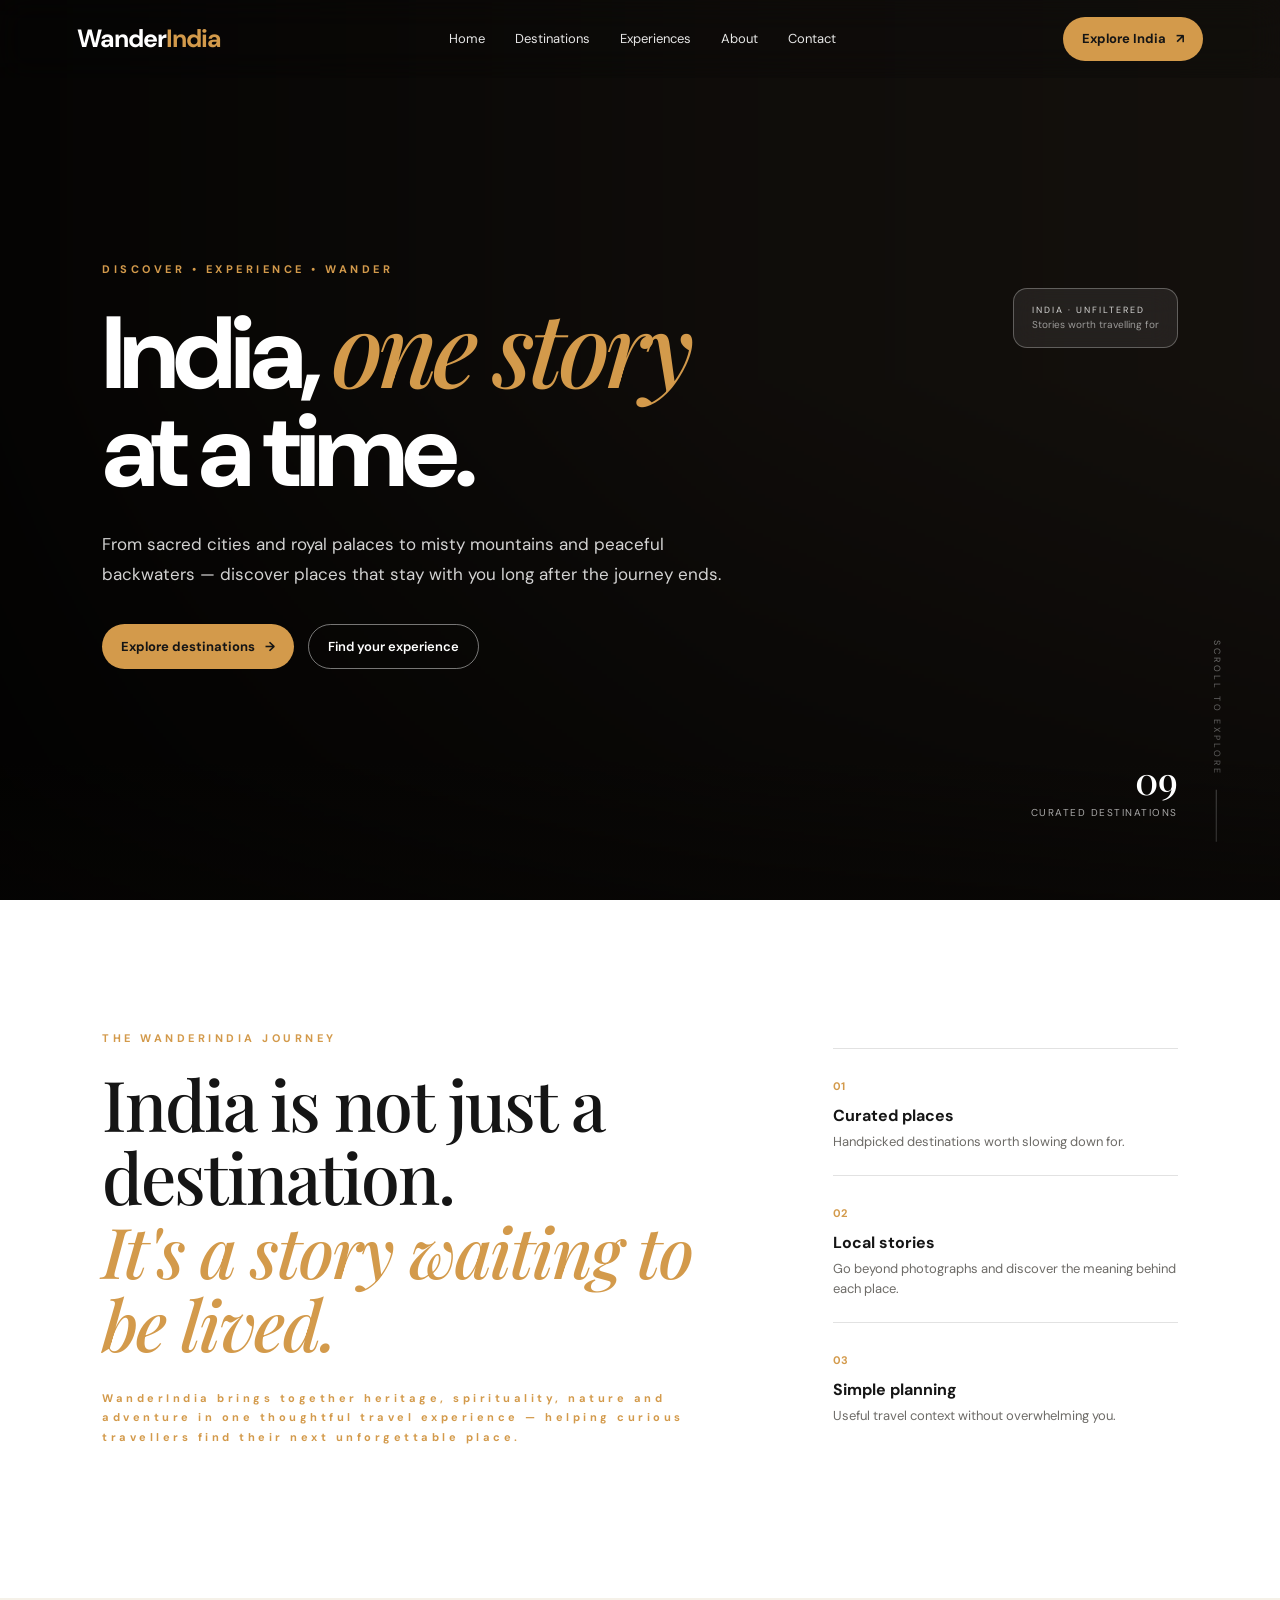
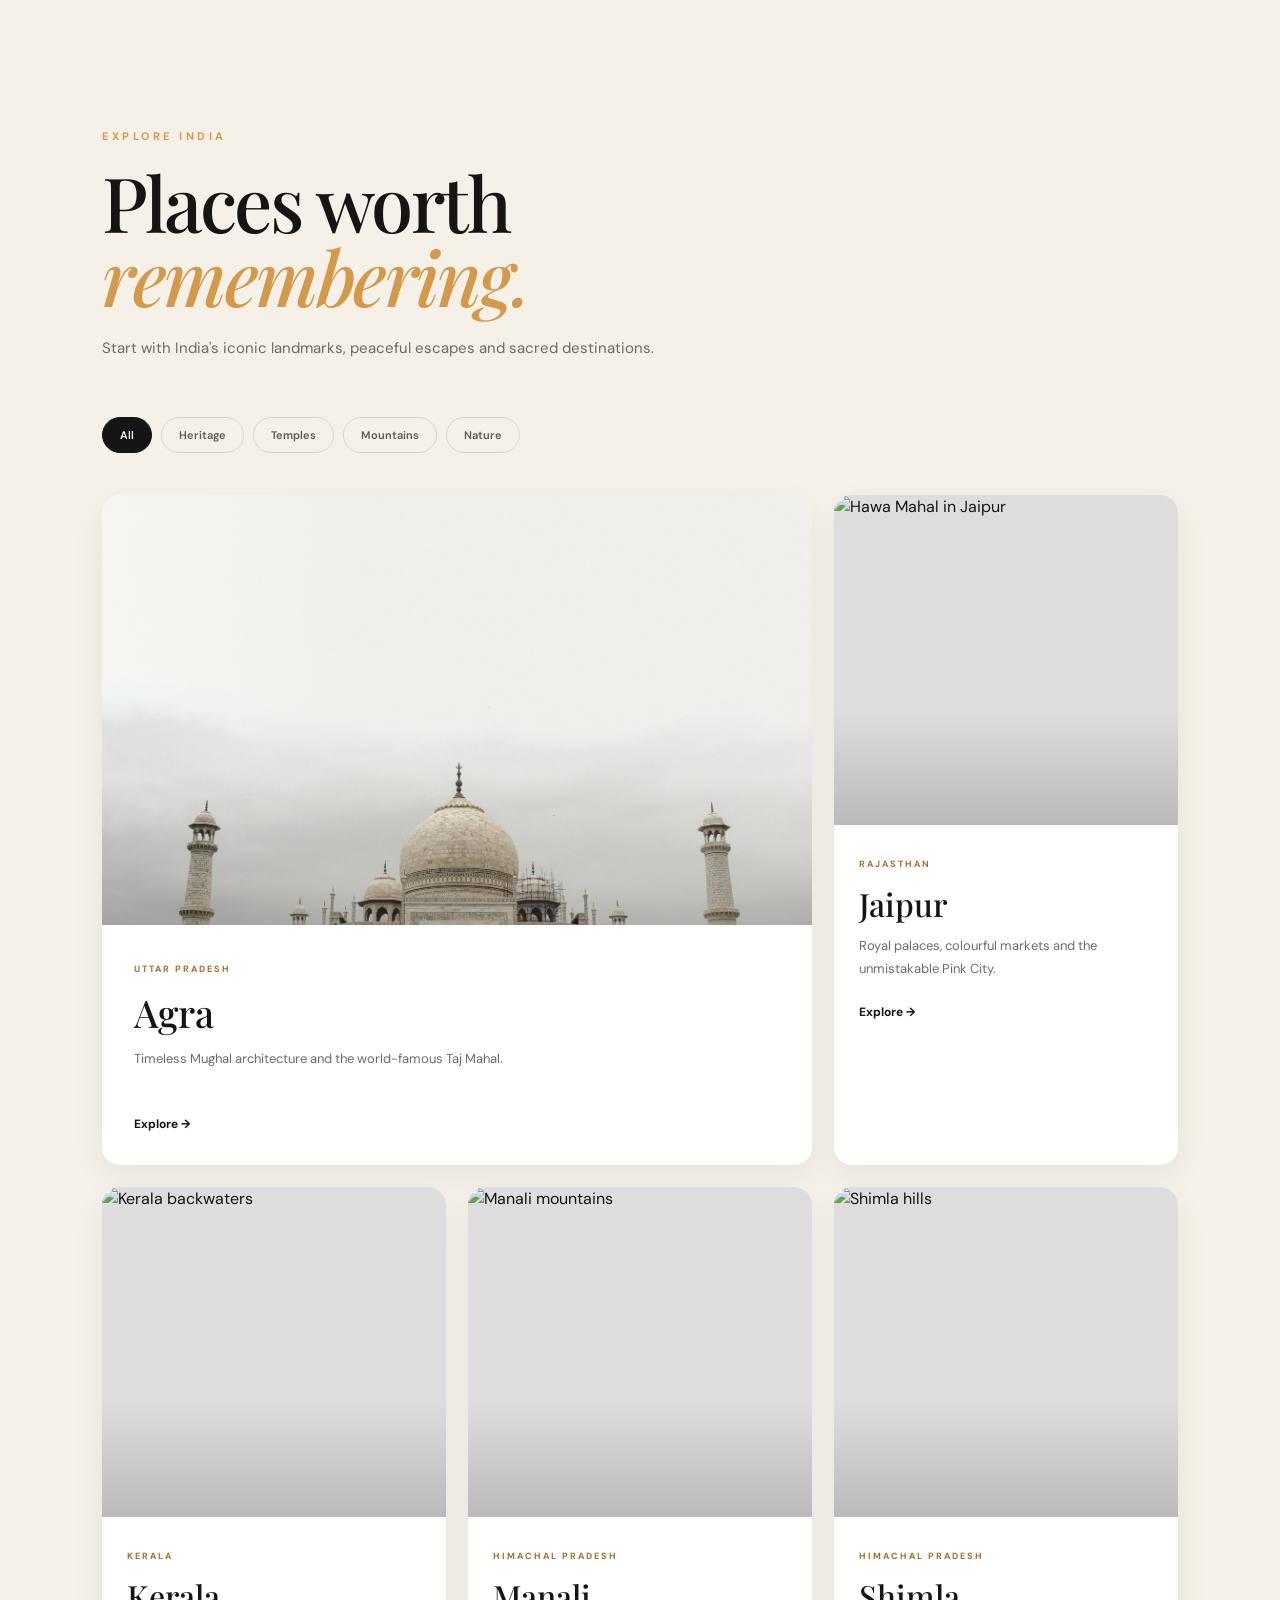
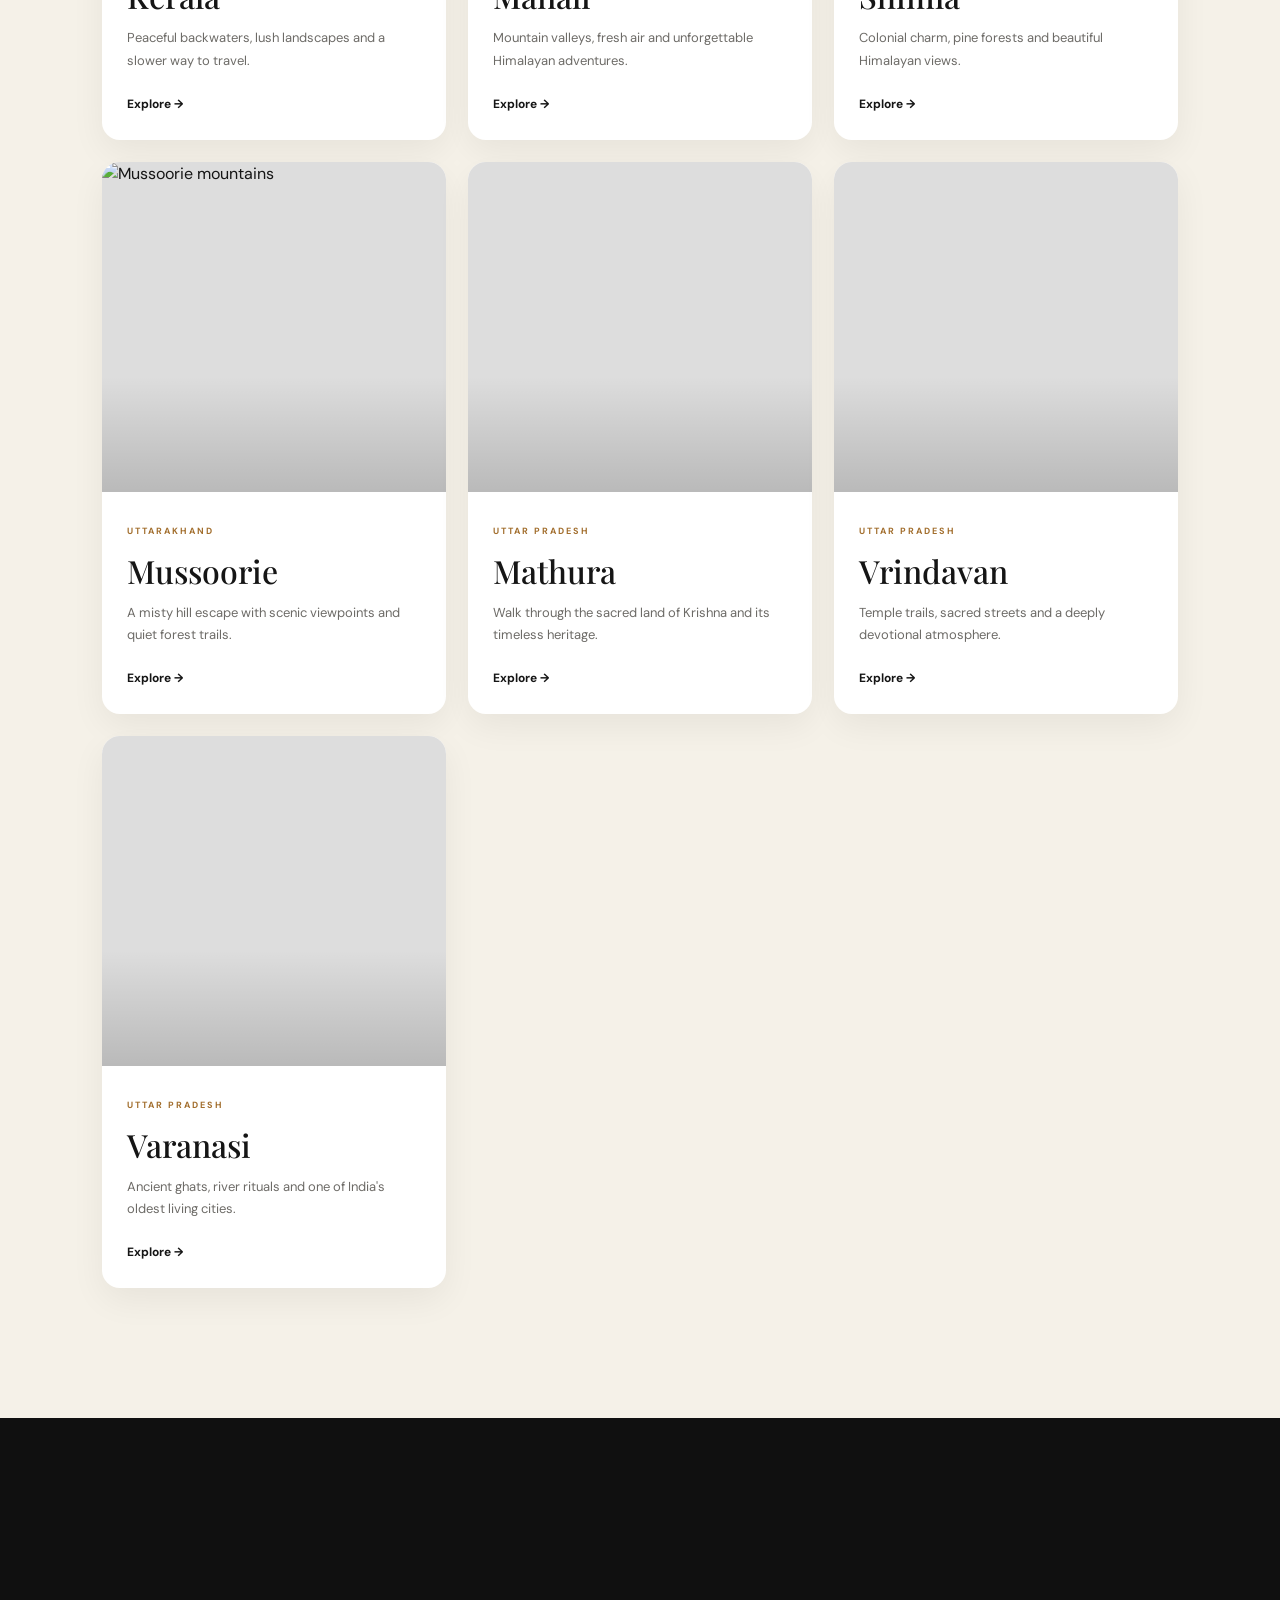
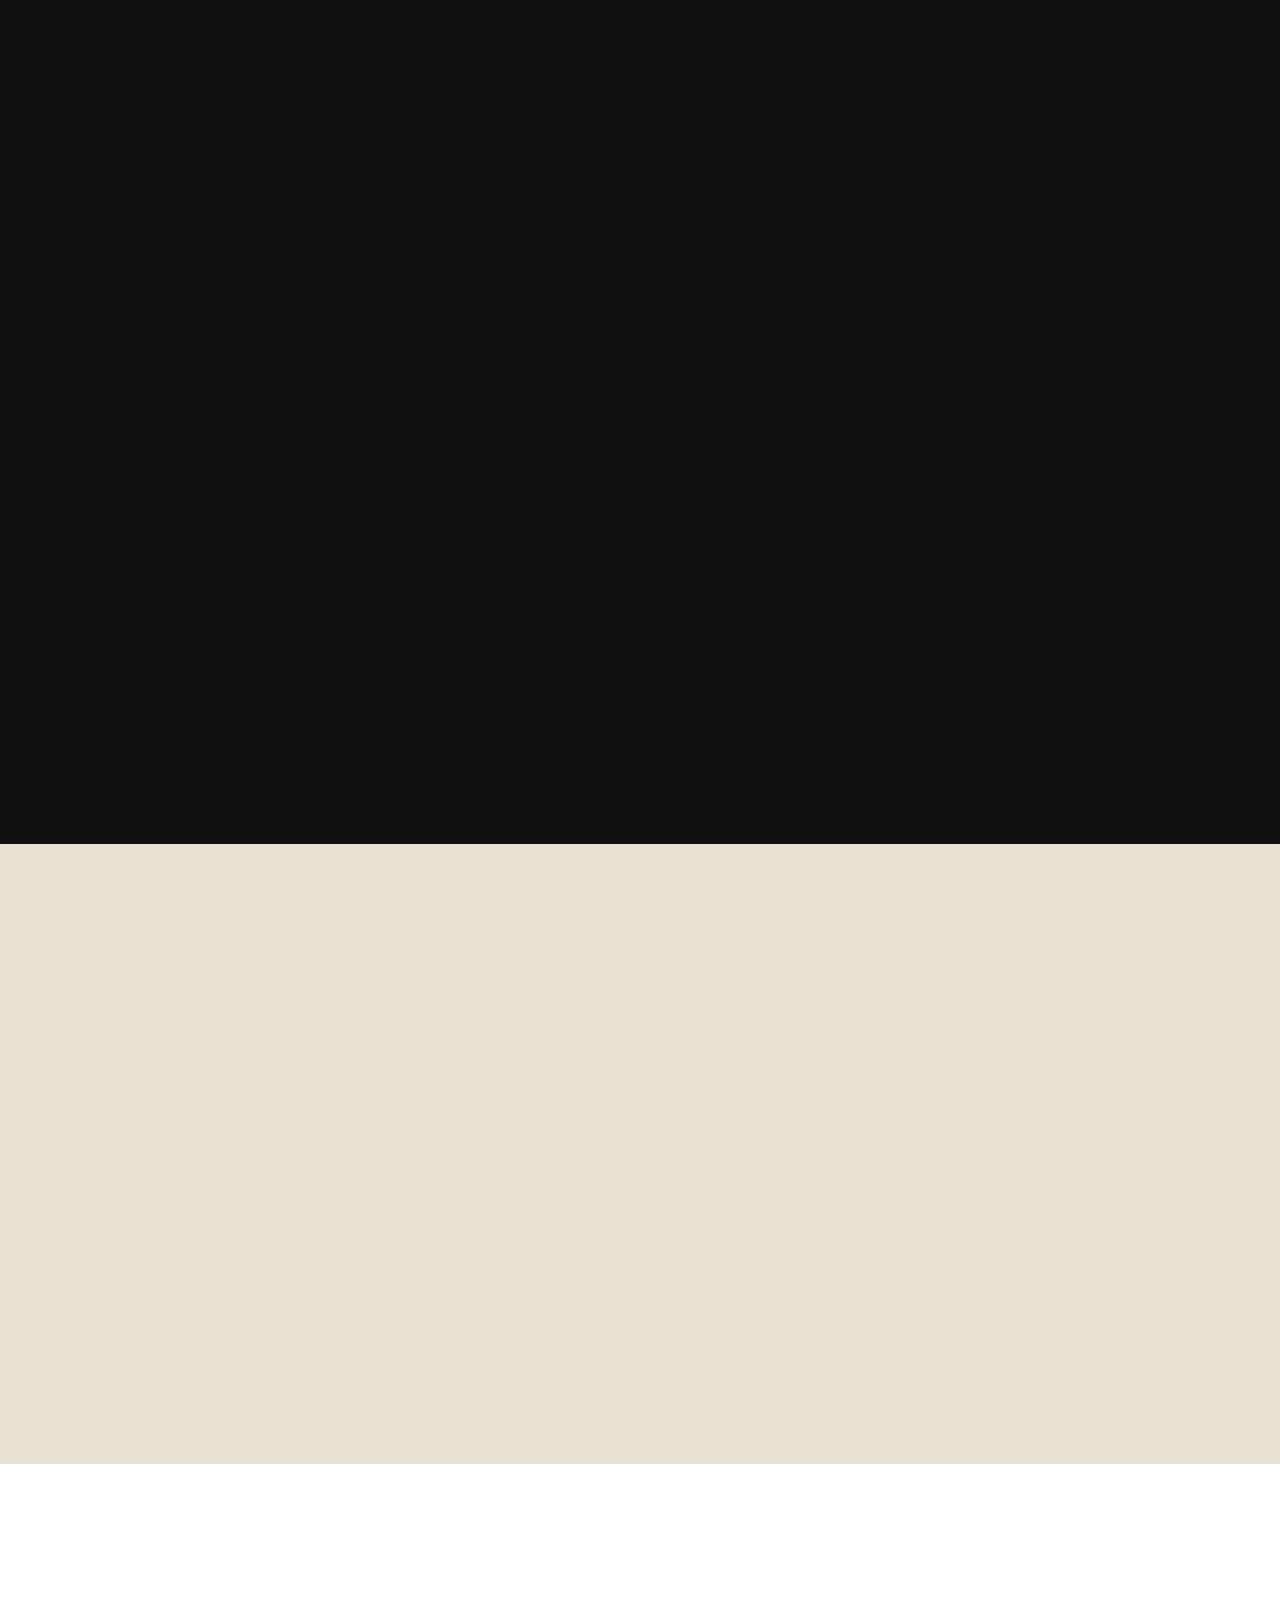
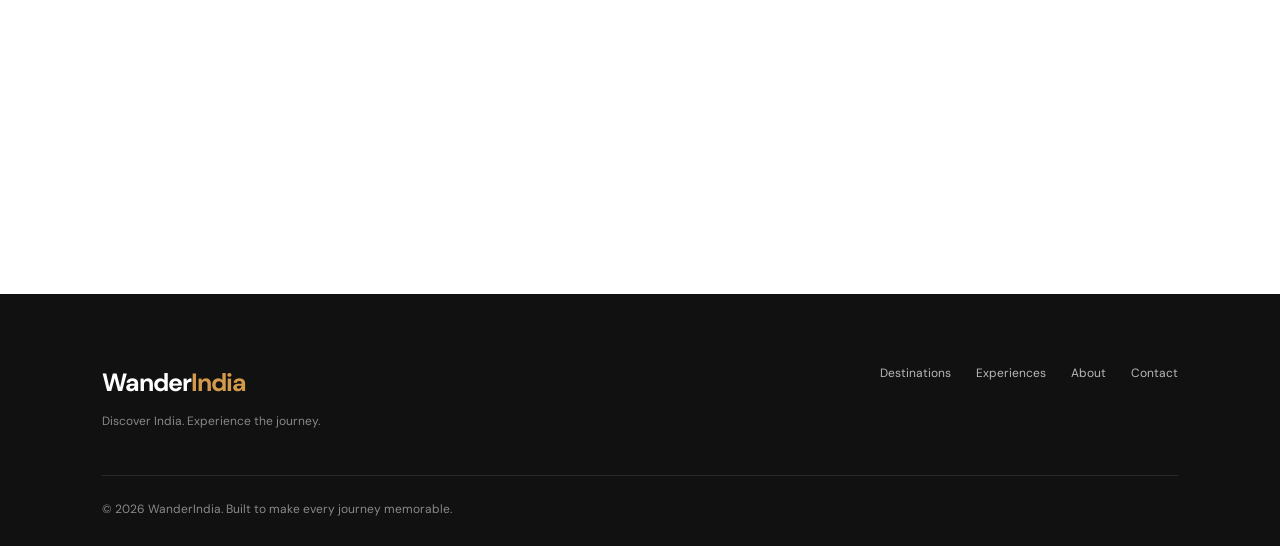
==== commit 7bcef1c9: "Apply universal navigation and page polish" ====
--- a/index.html
+++ b/index.html
@@ -115,5 +115,6 @@
   <p class="footer-bottom">© 2026 WanderIndia. Built to make every journey memorable.</p>
 </footer>
 <script src="js/script.js"></script>
+<script src="js/site.js"></script>
 </body>
 </html>
--- a/css/style.css
+++ b/css/style.css
@@ -44,3 +44,26 @@
 @media(min-width:901px){.destination-card:first-child{grid-column:span 2}.destination-card:first-child .destination-image{height:430px}.destination-card:first-child .destination-info{padding:30px 32px}.destination-card:first-child .destination-info h3{font-size:38px}.destination-card:first-child .destination-info p{max-width:620px}}
 @media(max-width:900px){.destination-card:first-child{grid-column:auto}}
 .hero-image{will-change:transform}.hero:after{content:"";position:absolute;inset:auto 0 0;height:140px;background:linear-gradient(transparent,rgba(10,8,6,.35));z-index:1;pointer-events:none}
+
+/* Premium visual polish */
+.hero-badge{position:absolute;right:8%;top:32%;z-index:2;padding:14px 18px;border:1px solid rgba(255,255,255,.28);border-radius:14px;background:rgba(255,255,255,.08);backdrop-filter:blur(14px);font-size:9px;letter-spacing:2px;color:rgba(255,255,255,.82);line-height:1.6}.hero-badge small{letter-spacing:0;font-size:10px;color:rgba(255,255,255,.55)}
+.destination-card,.experience-card,.spiritual-card,.highlight-card,.travel-item{border-radius:18px}.destination-card{box-shadow:0 12px 35px rgba(25,18,10,.06)}.destination-card:hover{box-shadow:0 28px 70px rgba(25,18,10,.16)}.destination-image{position:relative}.destination-image:after{content:"";position:absolute;inset:0;background:linear-gradient(180deg,transparent 65%,rgba(0,0,0,.16));pointer-events:none}.experience-card{border-radius:20px}.experience-card:hover{transform:translateY(-7px);box-shadow:0 25px 65px rgba(0,0,0,.35)}.featured-image{position:relative;overflow:hidden}.featured-image:after{content:"";position:absolute;inset:0;background:linear-gradient(90deg,transparent 65%,rgba(0,0,0,.12))}.spiritual-card{box-shadow:0 15px 40px rgba(20,15,10,.08);transition:.4s}.spiritual-card:hover{transform:translateY(-7px);box-shadow:0 28px 65px rgba(20,15,10,.15)}.place-hero,.temple-hero{position:relative;overflow:hidden}.place-hero:after,.temple-hero:after{content:"";position:absolute;inset:0;background:linear-gradient(0deg,rgba(0,0,0,.45),transparent 55%);pointer-events:none}.place-hero-content,.temple-hero-content{position:relative;z-index:2}.reveal{animation:riseIn .8s ease both}@keyframes riseIn{from{opacity:0;transform:translateY(18px)}to{opacity:1;transform:none}}
+@media(max-width:700px){.hero-badge{display:none}.hero-stat{display:none}.hero-image{object-position:58% center}.hero h1{max-width:500px}.destination-card:first-child .destination-image{height:340px}.destination-card:first-child .destination-info h3{font-size:34px}}
+
+/* ===== Universal page consistency pass ===== */
+body{min-width:320px}
+.navbar .logo{white-space:nowrap}
+.nav-menu a.active{color:var(--gold);opacity:1}
+.place-hero,.temple-hero{background-color:#24201b;background-repeat:no-repeat}
+.mathura-hero,.mathura-intro,.mathura-places,.mathura-travel{padding:110px clamp(24px,8vw,120px)}
+.mathura-hero{min-height:76vh;display:flex;align-items:center;color:#fff;background:linear-gradient(90deg,rgba(0,0,0,.72),rgba(0,0,0,.3)),url("../images/Mathura.jpg") center/cover}
+.mathura-hero-content{max-width:780px}.mathura-hero-content>span{display:block;font-size:10px;letter-spacing:3px;font-weight:700;color:var(--gold);margin-bottom:20px}.mathura-hero-content h1{font:500 clamp(50px,7vw,90px)/.98 var(--serif);letter-spacing:-3px;margin-bottom:25px}.mathura-hero-content h1 em{color:var(--gold);font-style:italic}.mathura-hero-content p{max-width:620px;color:rgba(255,255,255,.82);font-size:16px;line-height:1.8}
+.mathura-intro{background:#fff}.mathura-facts{display:grid;grid-template-columns:repeat(4,1fr);border-top:1px solid var(--line);margin-top:60px}.mathura-facts .fact{padding:25px 20px 10px 0;border-right:1px solid var(--line)}.mathura-facts .fact:not(:first-child){padding-left:20px}.mathura-facts .fact:last-child{border-right:0}.fact>span{font-size:9px;letter-spacing:2px;color:#a26e2d;font-weight:700}.fact h3{font:500 20px var(--serif);margin-top:8px}
+.mathura-places{background:var(--paper)}.mathura-place-grid{display:grid;grid-template-columns:repeat(2,1fr);gap:22px}.place-card{background:#fff;border-radius:18px;overflow:hidden;box-shadow:0 12px 35px rgba(25,18,10,.06);transition:.4s}.place-card:hover{transform:translateY(-7px);box-shadow:0 28px 65px rgba(25,18,10,.15)}.place-card>img{width:100%;height:340px;display:block;object-fit:cover;object-position:center}.place-card-content{padding:27px}.place-card-content>span{font-size:9px;letter-spacing:2px;color:#a26e2d;font-weight:700}.place-card-content h3{font:500 32px var(--serif);margin:8px 0 10px}.place-card-content p{color:var(--muted);font-size:13px;line-height:1.7;margin-bottom:18px}.place-card-content a{font-size:12px;font-weight:700;text-decoration:none}.place-card-content a:hover{color:#a26e2d}
+.temple-hero{background-image:linear-gradient(90deg,rgba(0,0,0,.72),rgba(0,0,0,.28)),url("../images/Ayodhya.jpg");min-height:76vh}
+.spiritual-grid{align-items:stretch}.spiritual-card{display:flex;flex-direction:column}.spiritual-card>img{height:340px;flex:0 0 340px;object-fit:cover;object-position:center}.spiritual-card-content{display:flex;flex-direction:column;flex:1}.spiritual-card-content a{margin-top:auto;padding-top:14px}
+.place-navigation{border-top:1px solid var(--line)}
+.reveal,.place-card,.spiritual-card,.highlight-card,.travel-item{opacity:0;transform:translateY(18px);transition:opacity .65s ease,transform .65s ease}.reveal.is-visible,.place-card.is-visible,.spiritual-card.is-visible,.highlight-card.is-visible,.travel-item.is-visible{opacity:1;transform:none;transition-delay:var(--reveal-delay,0ms)}
+@media(max-width:900px){.mathura-facts{grid-template-columns:repeat(2,1fr)}.mathura-facts .fact:nth-child(2){border-right:0}.mathura-facts .fact:nth-child(3){padding-left:0;border-top:1px solid var(--line);margin-top:20px}.mathura-facts .fact:nth-child(4){border-top:1px solid var(--line);margin-top:20px}.mathura-place-grid{grid-template-columns:1fr}.place-card>img{height:320px}}
+@media(max-width:600px){.mathura-hero{min-height:680px;padding:110px 22px 70px}.mathura-hero-content h1{font-size:52px}.mathura-intro,.mathura-places,.mathura-travel{padding:80px 20px}.mathura-facts{grid-template-columns:1fr}.mathura-facts .fact,.mathura-facts .fact:not(:first-child),.mathura-facts .fact:nth-child(3),.mathura-facts .fact:nth-child(4){padding:18px 0;border-right:0;border-top:1px solid var(--line);margin-top:0}.mathura-facts .fact:first-child{border-top:0}.place-card>img{height:270px}.spiritual-card>img{height:270px;flex-basis:270px}}
+@media(prefers-reduced-motion:reduce){.reveal,.place-card,.spiritual-card,.highlight-card,.travel-item{opacity:1;transform:none;transition:none}}
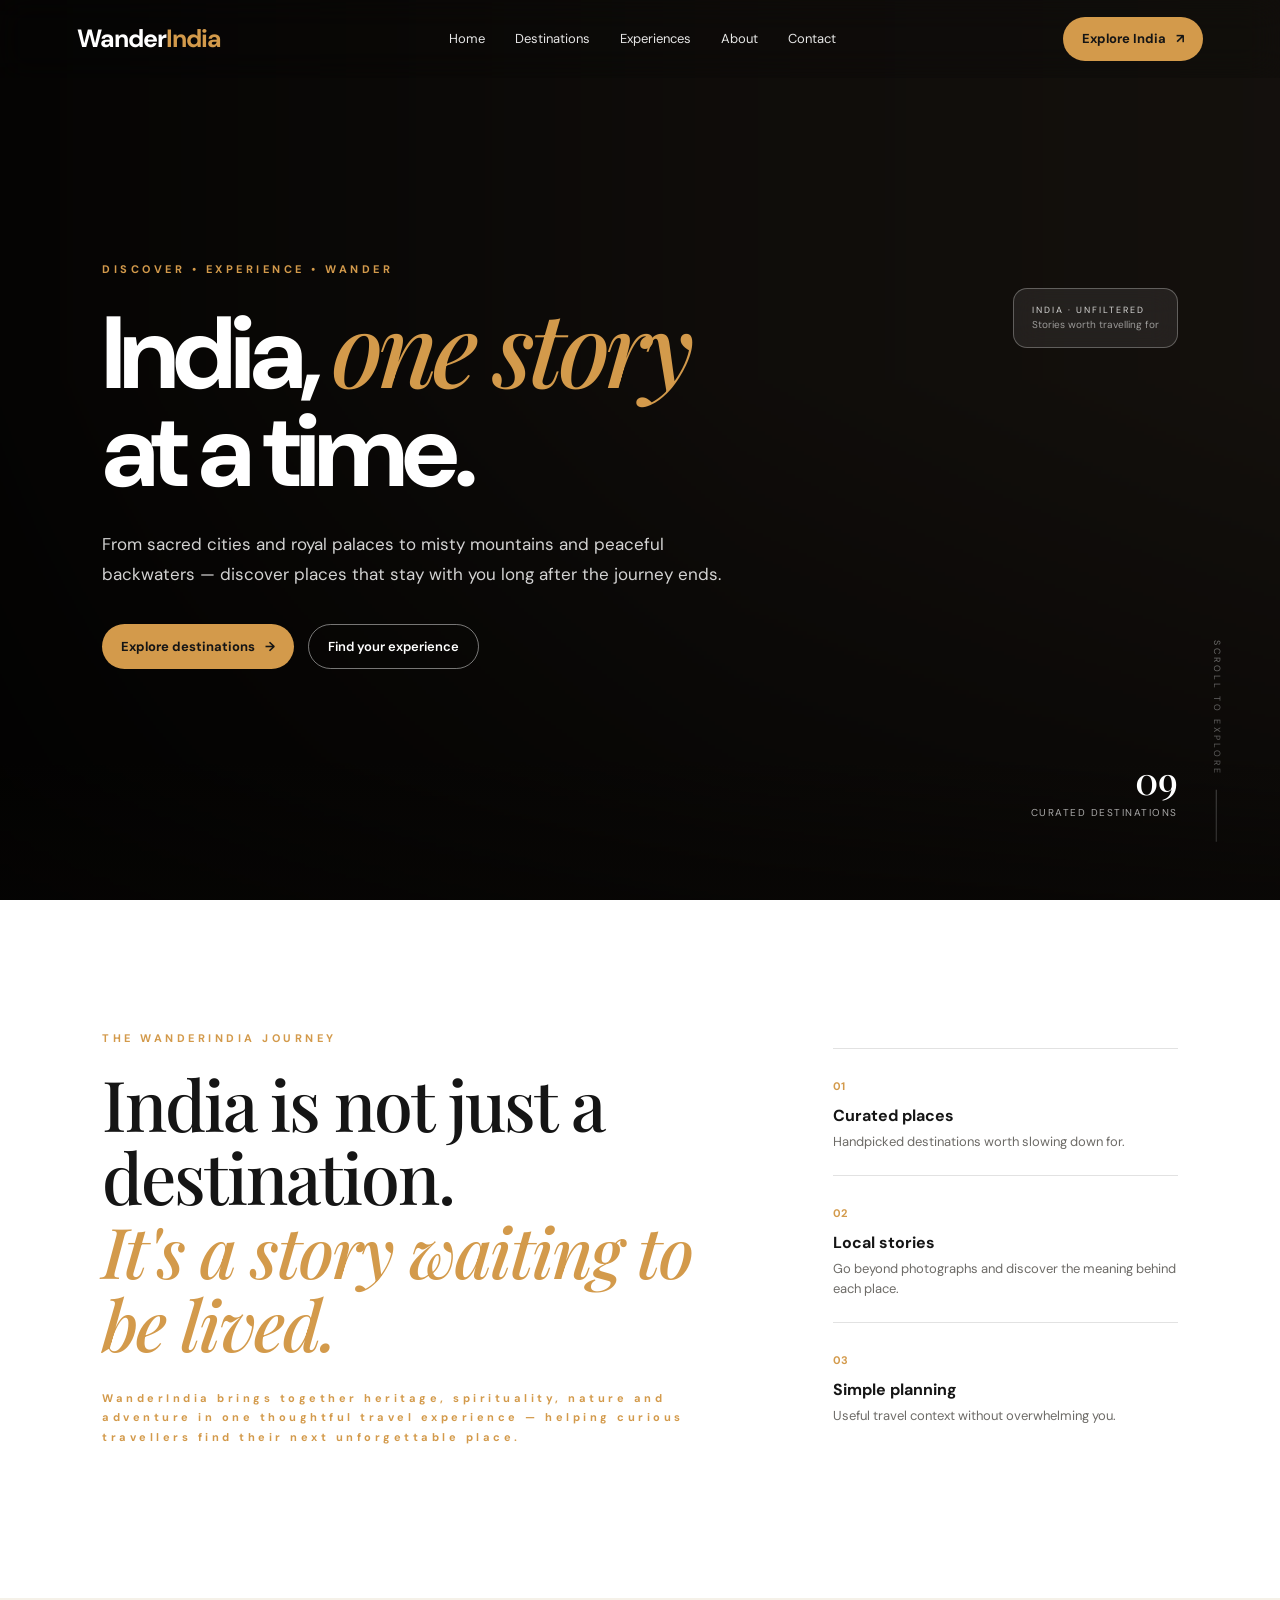
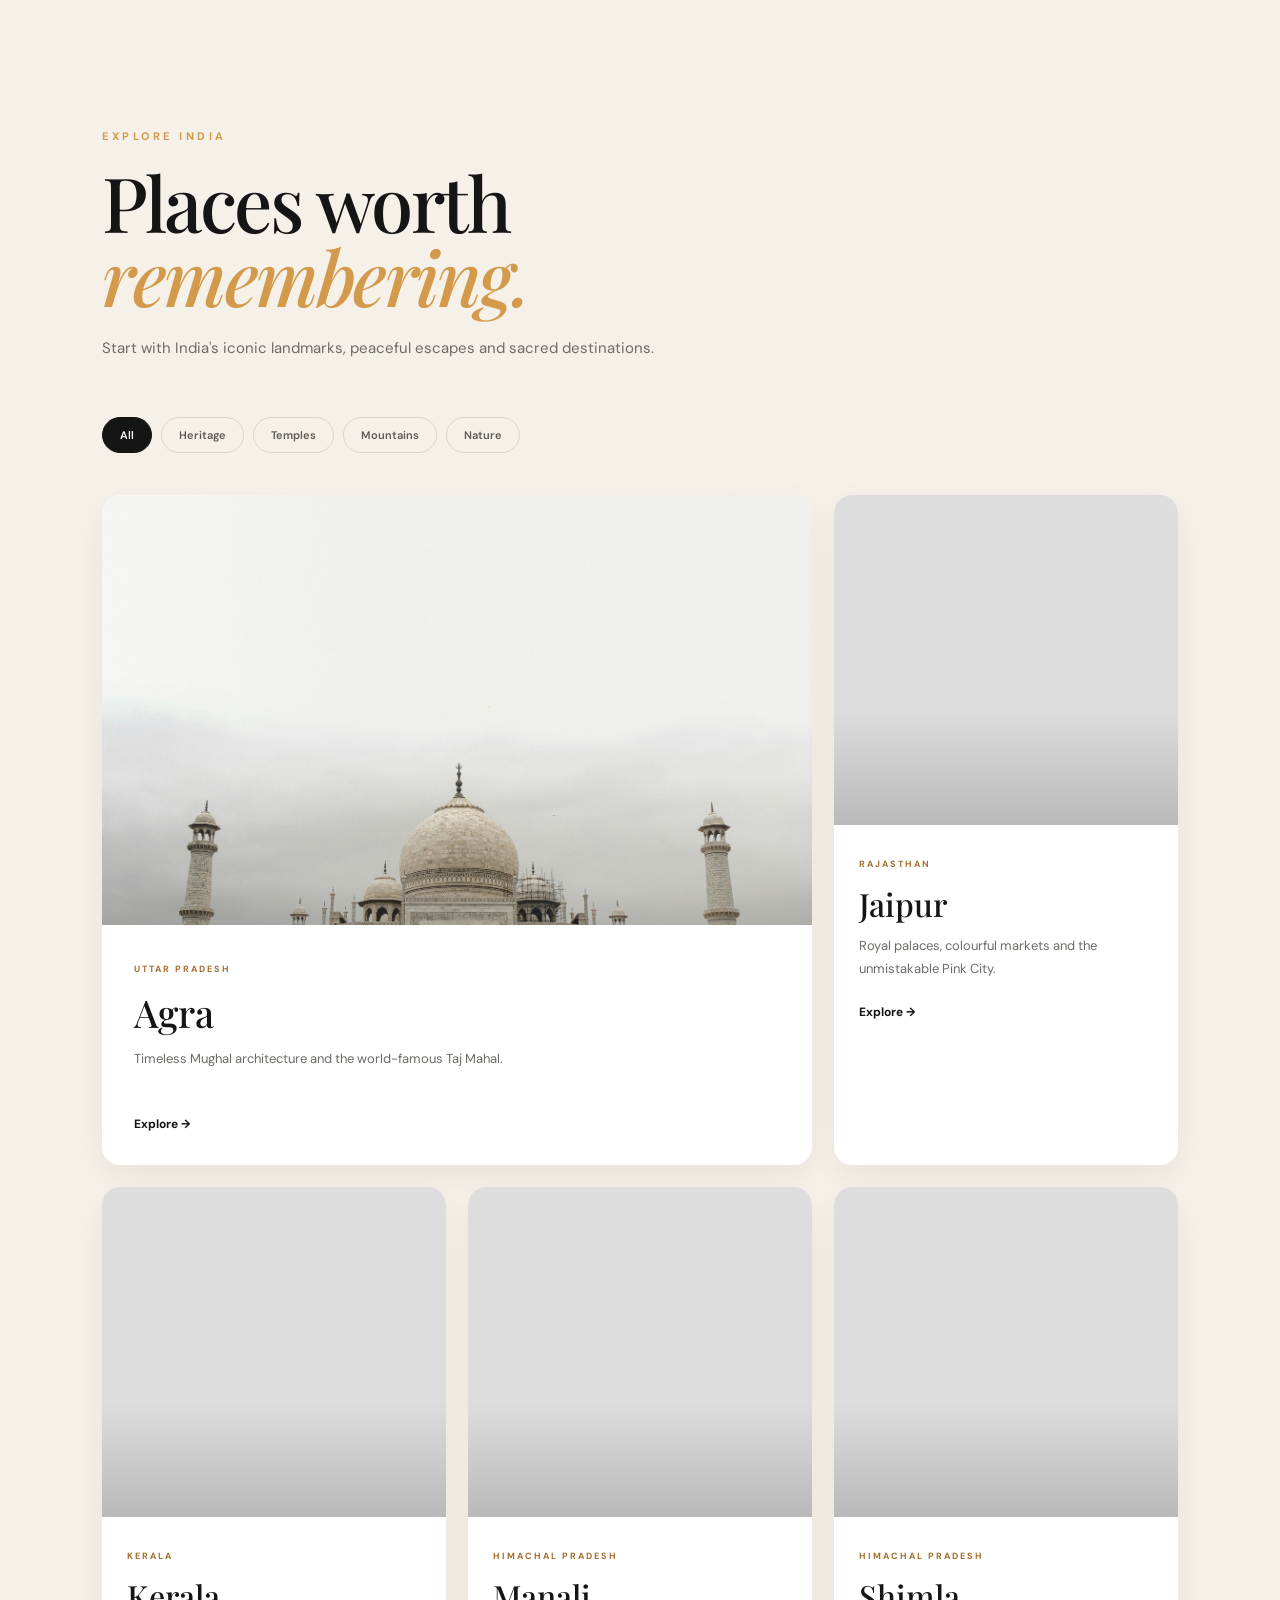
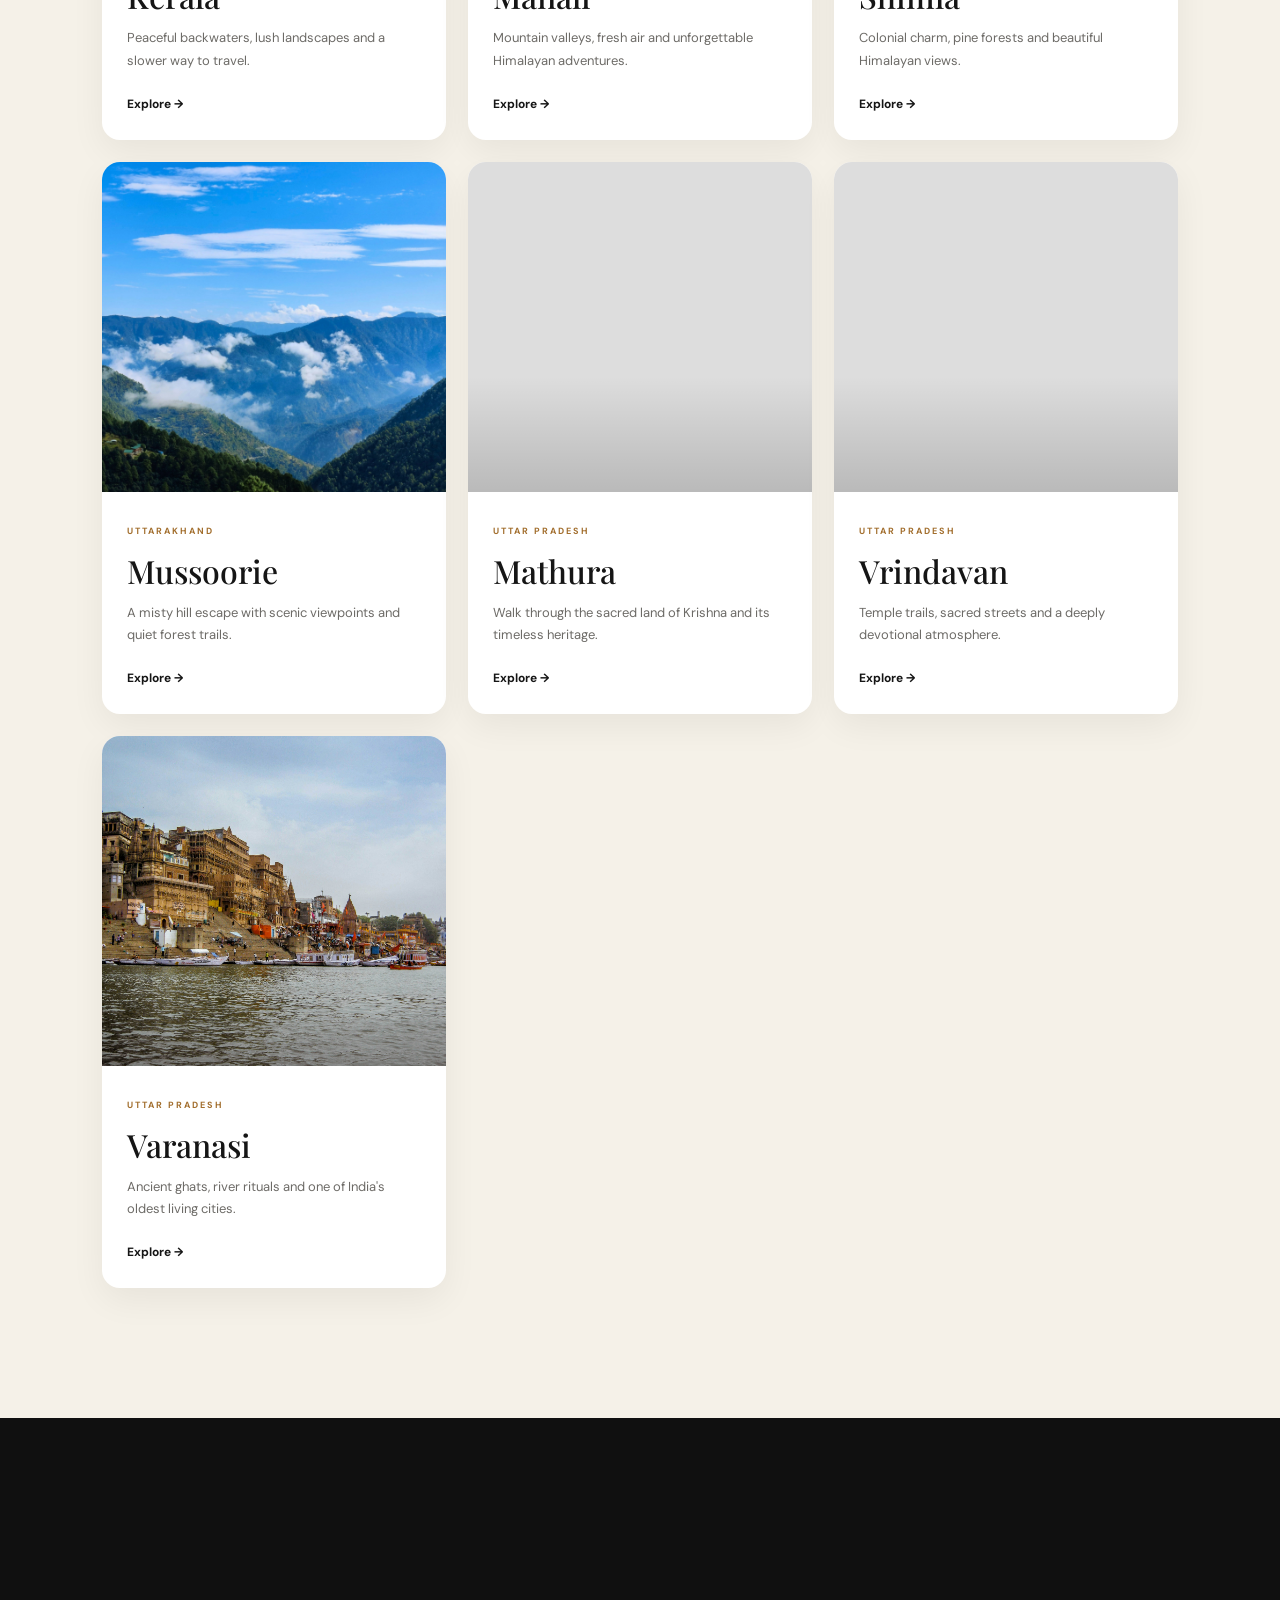
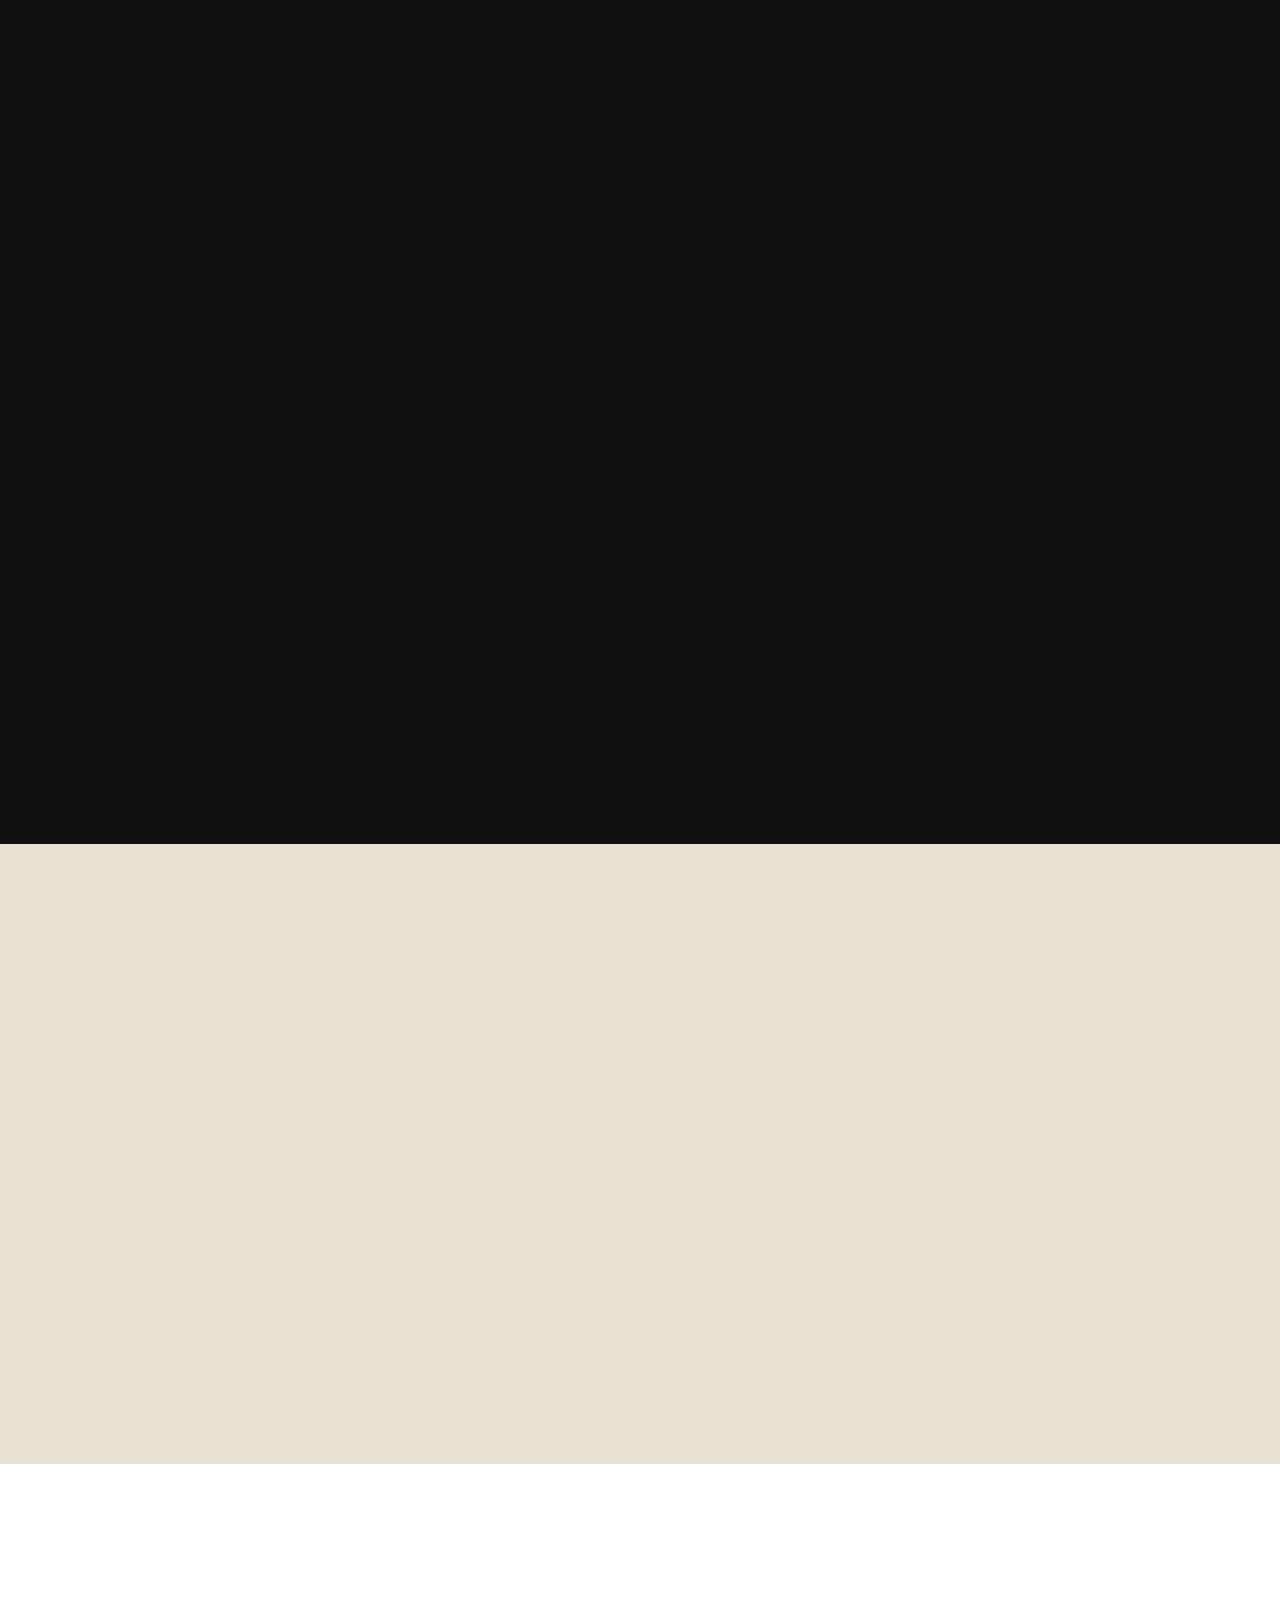
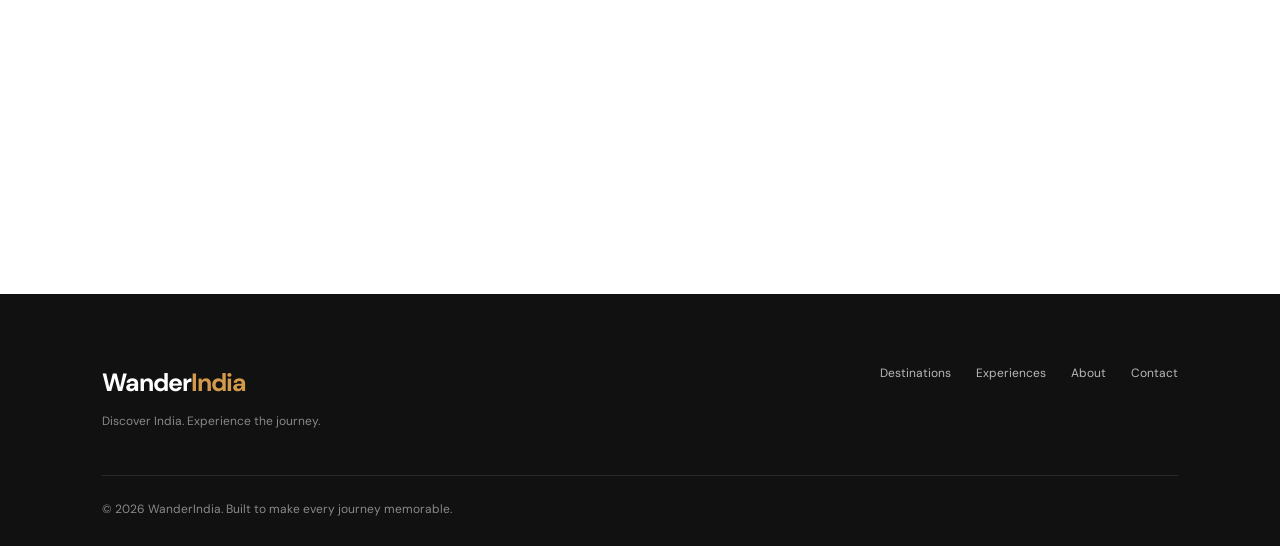
==== commit 384e8b3b: "Use reliable local destination imagery" ====
--- a/index.html
+++ b/index.html
@@ -78,11 +78,11 @@
   </div>
   <div class="destination-grid">
     <article class="destination-card" data-category="heritage"><div class="destination-image"><img decoding="async" src="images/Taj-Mahal.jpg" alt="Taj Mahal in Agra" loading="lazy"></div><div class="destination-info"><span>UTTAR PRADESH</span><h3>Agra</h3><p>Timeless Mughal architecture and the world-famous Taj Mahal.</p><a href="place.html?place=agra">Explore <span>→</span></a></div></article>
-    <article class="destination-card" data-category="heritage"><div class="destination-image"><img decoding="async" src="https://images.unsplash.com/photo-1524229321985-1e1989075d9b?auto=format&fit=crop&w=1600&q=82" alt="Hawa Mahal in Jaipur" loading="lazy"></div><div class="destination-info"><span>RAJASTHAN</span><h3>Jaipur</h3><p>Royal palaces, colourful markets and the unmistakable Pink City.</p><a href="jaipur.html">Explore <span>→</span></a></div></article>
-    <article class="destination-card" data-category="nature"><div class="destination-image"><img decoding="async" src="https://images.unsplash.com/photo-1593417034675-3ed7eda1bee9?auto=format&fit=crop&w=1600&q=82" alt="Kerala backwaters" loading="lazy"></div><div class="destination-info"><span>KERALA</span><h3>Kerala</h3><p>Peaceful backwaters, lush landscapes and a slower way to travel.</p><a href="place.html?place=kerala">Explore <span>→</span></a></div></article>
-    <article class="destination-card" data-category="mountains"><div class="destination-image"><img decoding="async" src="https://images.unsplash.com/photo-1685795361557-7842f41c8977?auto=format&fit=crop&w=1600&q=82" alt="Manali mountains" loading="lazy"></div><div class="destination-info"><span>HIMACHAL PRADESH</span><h3>Manali</h3><p>Mountain valleys, fresh air and unforgettable Himalayan adventures.</p><a href="place.html?place=manali">Explore <span>→</span></a></div></article>
-    <article class="destination-card" data-category="mountains"><div class="destination-image"><img decoding="async" src="https://images.unsplash.com/photo-1657894736555-6f39d2b182e8?auto=format&fit=crop&w=1600&q=82" alt="Shimla hills" loading="lazy"></div><div class="destination-info"><span>HIMACHAL PRADESH</span><h3>Shimla</h3><p>Colonial charm, pine forests and beautiful Himalayan views.</p><a href="place.html?place=shimla">Explore <span>→</span></a></div></article>
-    <article class="destination-card" data-category="mountains"><div class="destination-image"><img decoding="async" src="https://images.unsplash.com/photo-1651307098281-b357047cbcff?auto=format&fit=crop&w=1600&q=82" alt="Mussoorie mountains" loading="lazy"></div><div class="destination-info"><span>UTTARAKHAND</span><h3>Mussoorie</h3><p>A misty hill escape with scenic viewpoints and quiet forest trails.</p><a href="place.html?place=mussoorie">Explore <span>→</span></a></div></article>
+    <article class="destination-card" data-category="heritage"><div class="destination-image"><img decoding="async" src="images/Hawa-Mahal.jpg" alt="Hawa Mahal in Jaipur" loading="lazy"></div><div class="destination-info"><span>RAJASTHAN</span><h3>Jaipur</h3><p>Royal palaces, colourful markets and the unmistakable Pink City.</p><a href="jaipur.html">Explore <span>→</span></a></div></article>
+    <article class="destination-card" data-category="nature"><div class="destination-image"><img decoding="async" src="images/Kerala.jpg" alt="Kerala backwaters" loading="lazy"></div><div class="destination-info"><span>KERALA</span><h3>Kerala</h3><p>Peaceful backwaters, lush landscapes and a slower way to travel.</p><a href="place.html?place=kerala">Explore <span>→</span></a></div></article>
+    <article class="destination-card" data-category="mountains"><div class="destination-image"><img decoding="async" src="images/Manali.jpg" alt="Manali mountains" loading="lazy"></div><div class="destination-info"><span>HIMACHAL PRADESH</span><h3>Manali</h3><p>Mountain valleys, fresh air and unforgettable Himalayan adventures.</p><a href="place.html?place=manali">Explore <span>→</span></a></div></article>
+    <article class="destination-card" data-category="mountains"><div class="destination-image"><img decoding="async" src="images/Shimla.jpg" alt="Shimla hills" loading="lazy"></div><div class="destination-info"><span>HIMACHAL PRADESH</span><h3>Shimla</h3><p>Colonial charm, pine forests and beautiful Himalayan views.</p><a href="place.html?place=shimla">Explore <span>→</span></a></div></article>
+    <article class="destination-card" data-category="mountains"><div class="destination-image"><img decoding="async" src="images/Mussoorie.jpg" alt="Mussoorie mountains" loading="lazy"></div><div class="destination-info"><span>UTTARAKHAND</span><h3>Mussoorie</h3><p>A misty hill escape with scenic viewpoints and quiet forest trails.</p><a href="place.html?place=mussoorie">Explore <span>→</span></a></div></article>
     <article class="destination-card" data-category="temples"><div class="destination-image"><img decoding="async" src="images/Mathura.jpg" alt="Mathura temple area" loading="lazy"></div><div class="destination-info"><span>UTTAR PRADESH</span><h3>Mathura</h3><p>Walk through the sacred land of Krishna and its timeless heritage.</p><a href="mathura.html">Explore <span>→</span></a></div></article>
     <article class="destination-card" data-category="temples"><div class="destination-image"><img decoding="async" src="images/premanand-ji-maharaj.jpg" alt="Vrindavan spiritual destination" loading="lazy"></div><div class="destination-info"><span>UTTAR PRADESH</span><h3>Vrindavan</h3><p>Temple trails, sacred streets and a deeply devotional atmosphere.</p><a href="vrindavan.html">Explore <span>→</span></a></div></article>
     <article class="destination-card" data-category="temples"><div class="destination-image"><img decoding="async" src="images/Varanasi.jpg" alt="Varanasi ghats" loading="lazy"></div><div class="destination-info"><span>UTTAR PRADESH</span><h3>Varanasi</h3><p>Ancient ghats, river rituals and one of India's oldest living cities.</p><a href="place.html?place=varanasi">Explore <span>→</span></a></div></article>
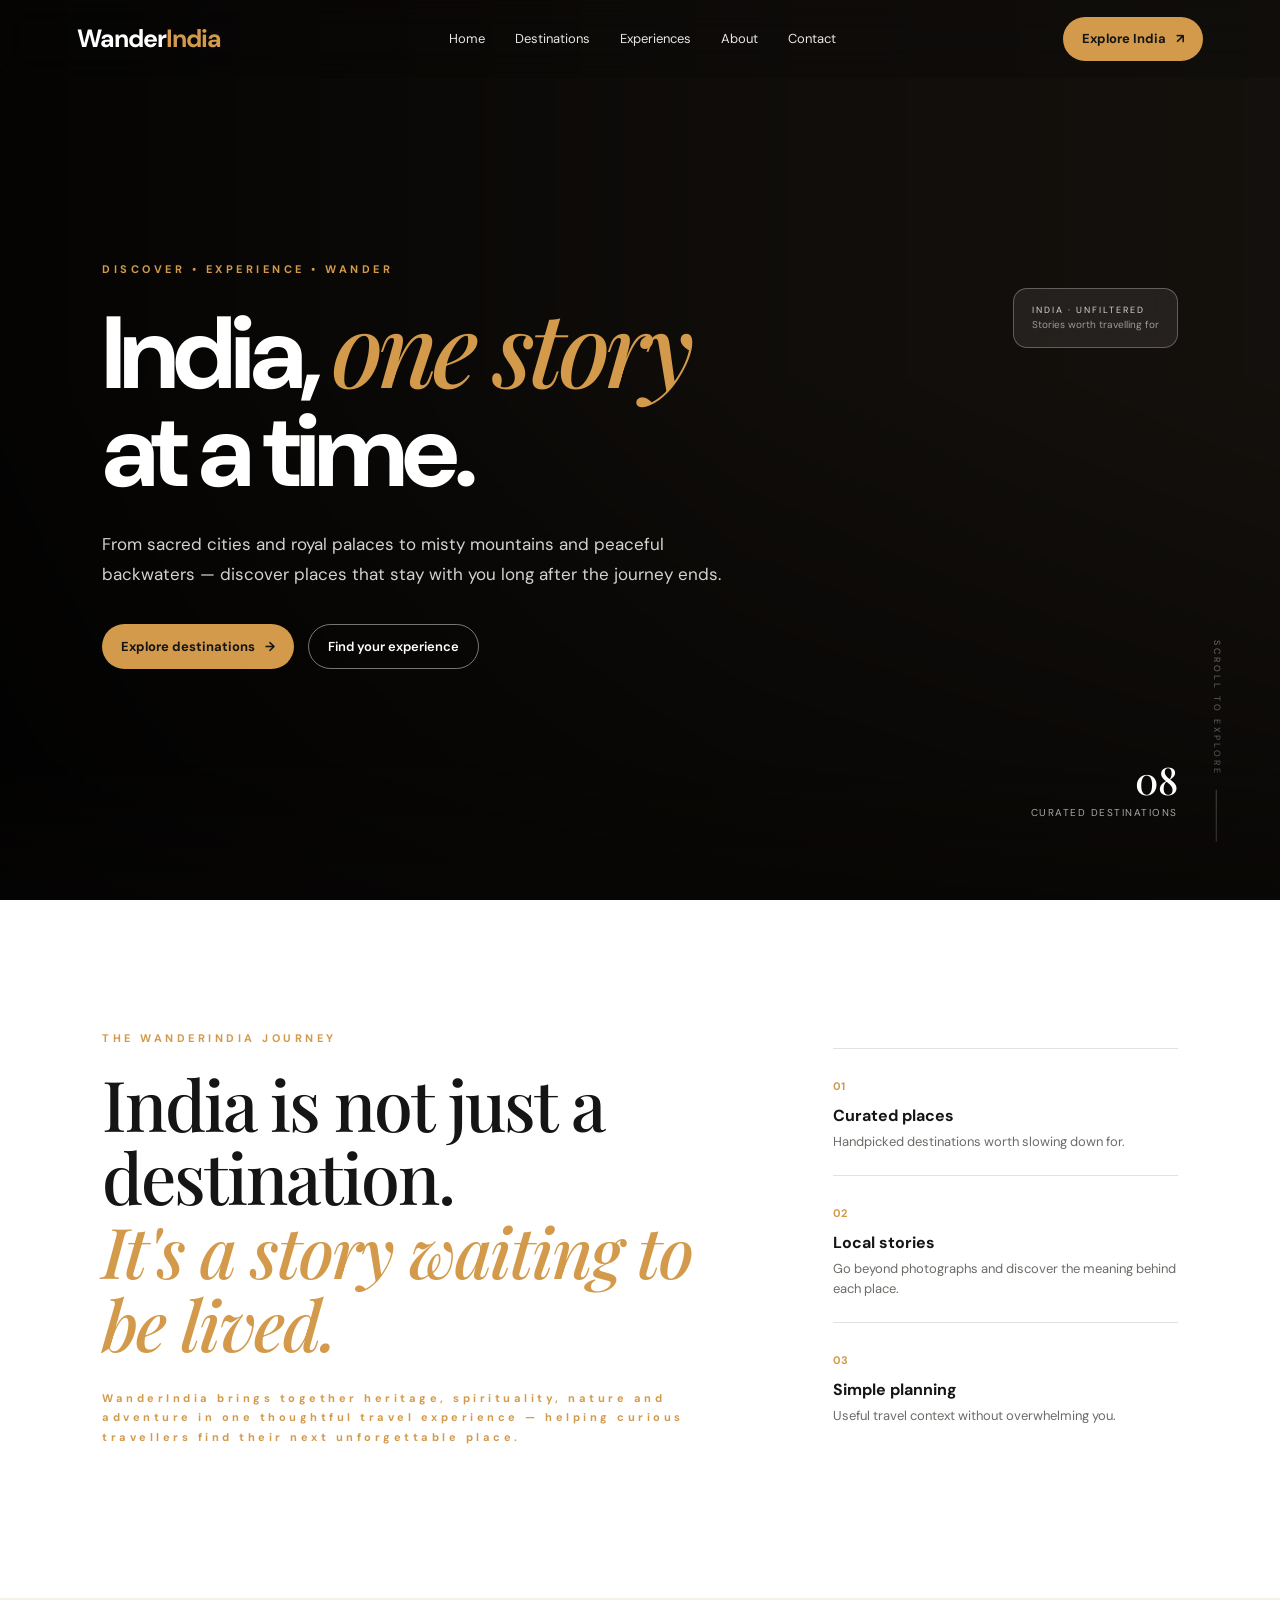
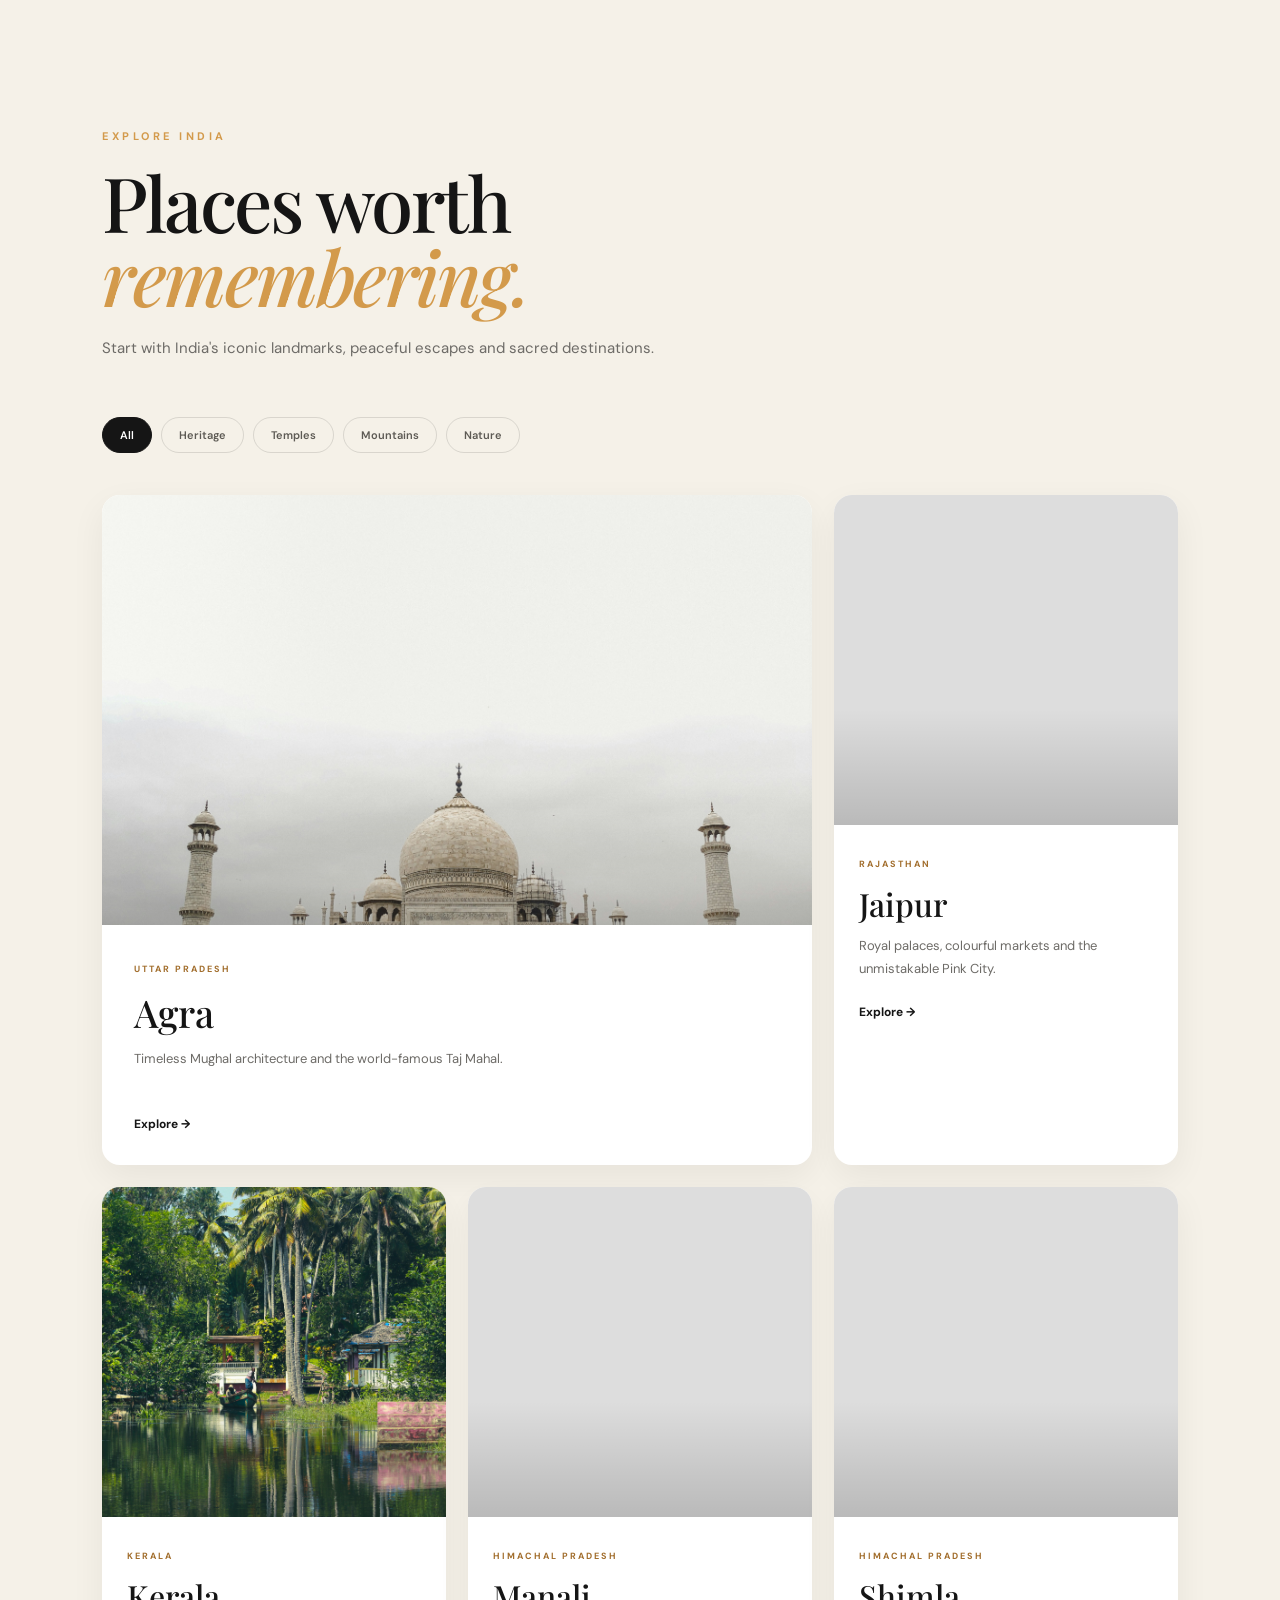
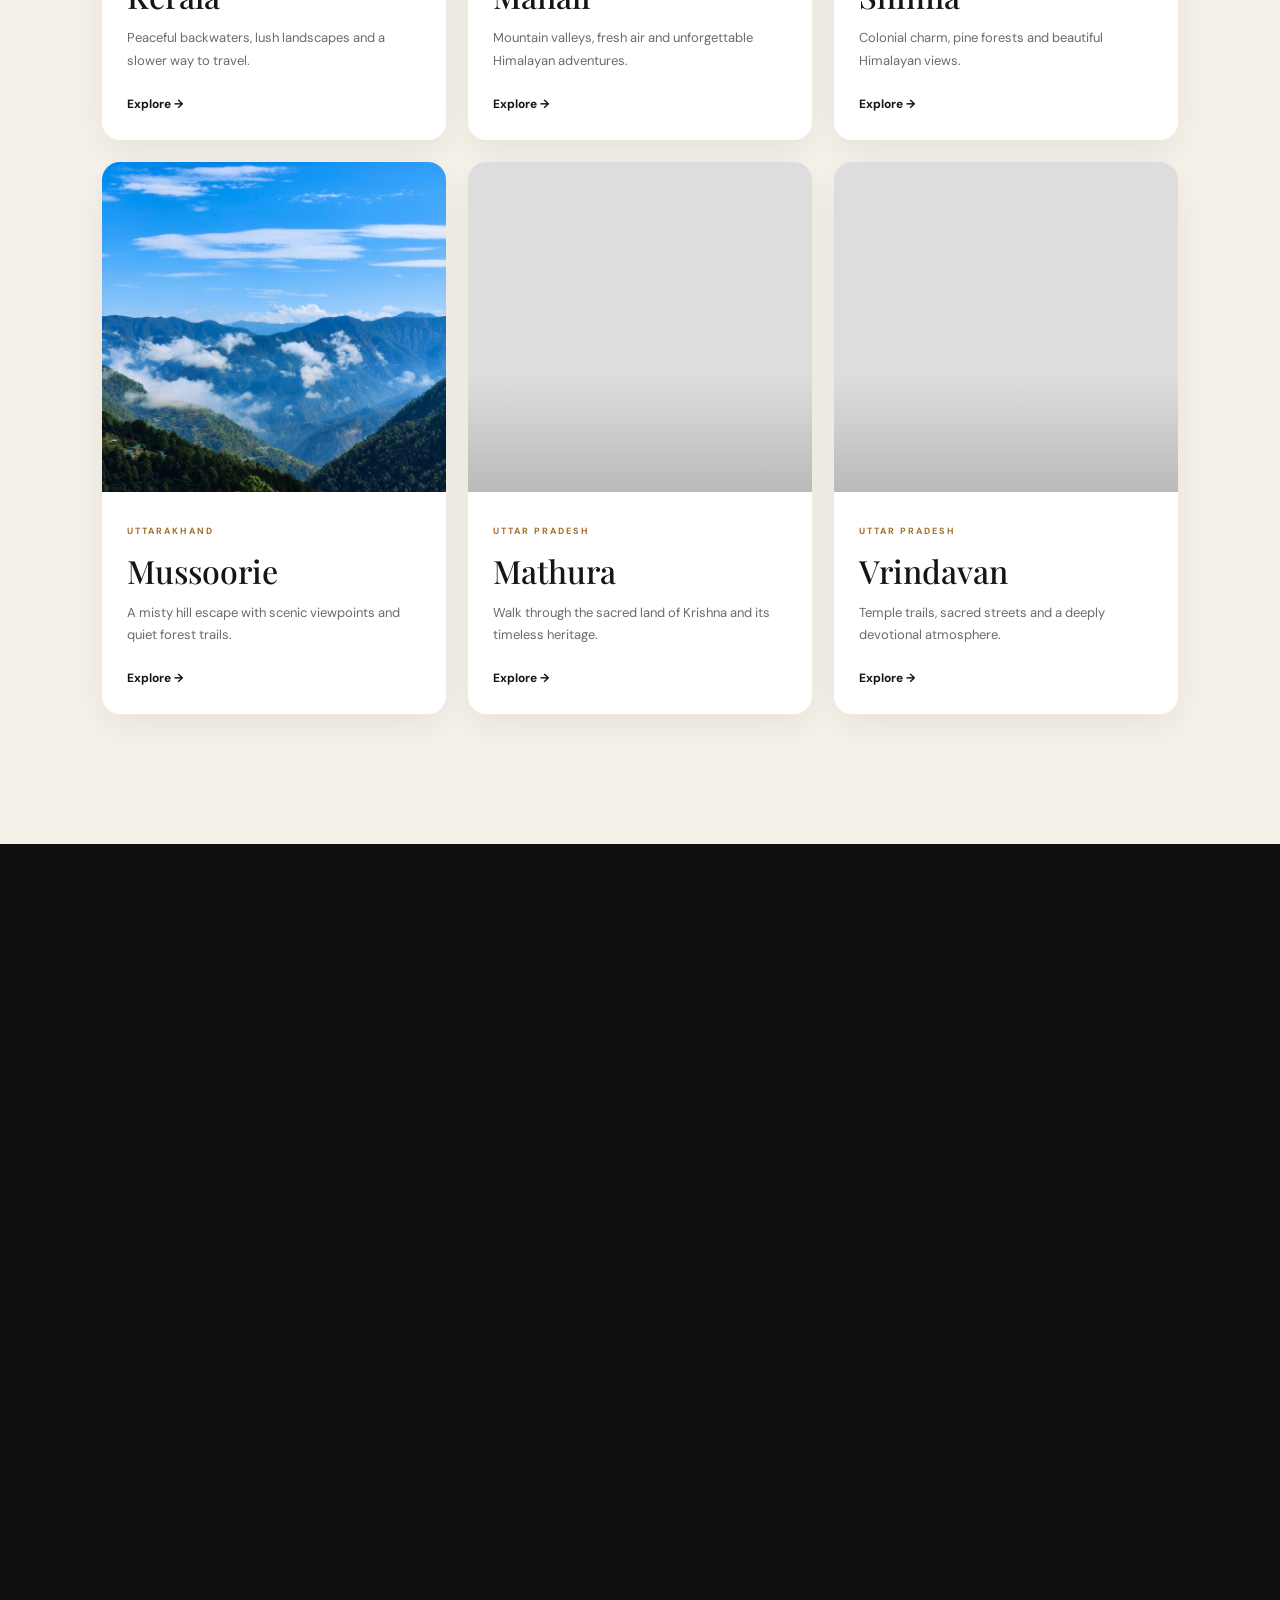
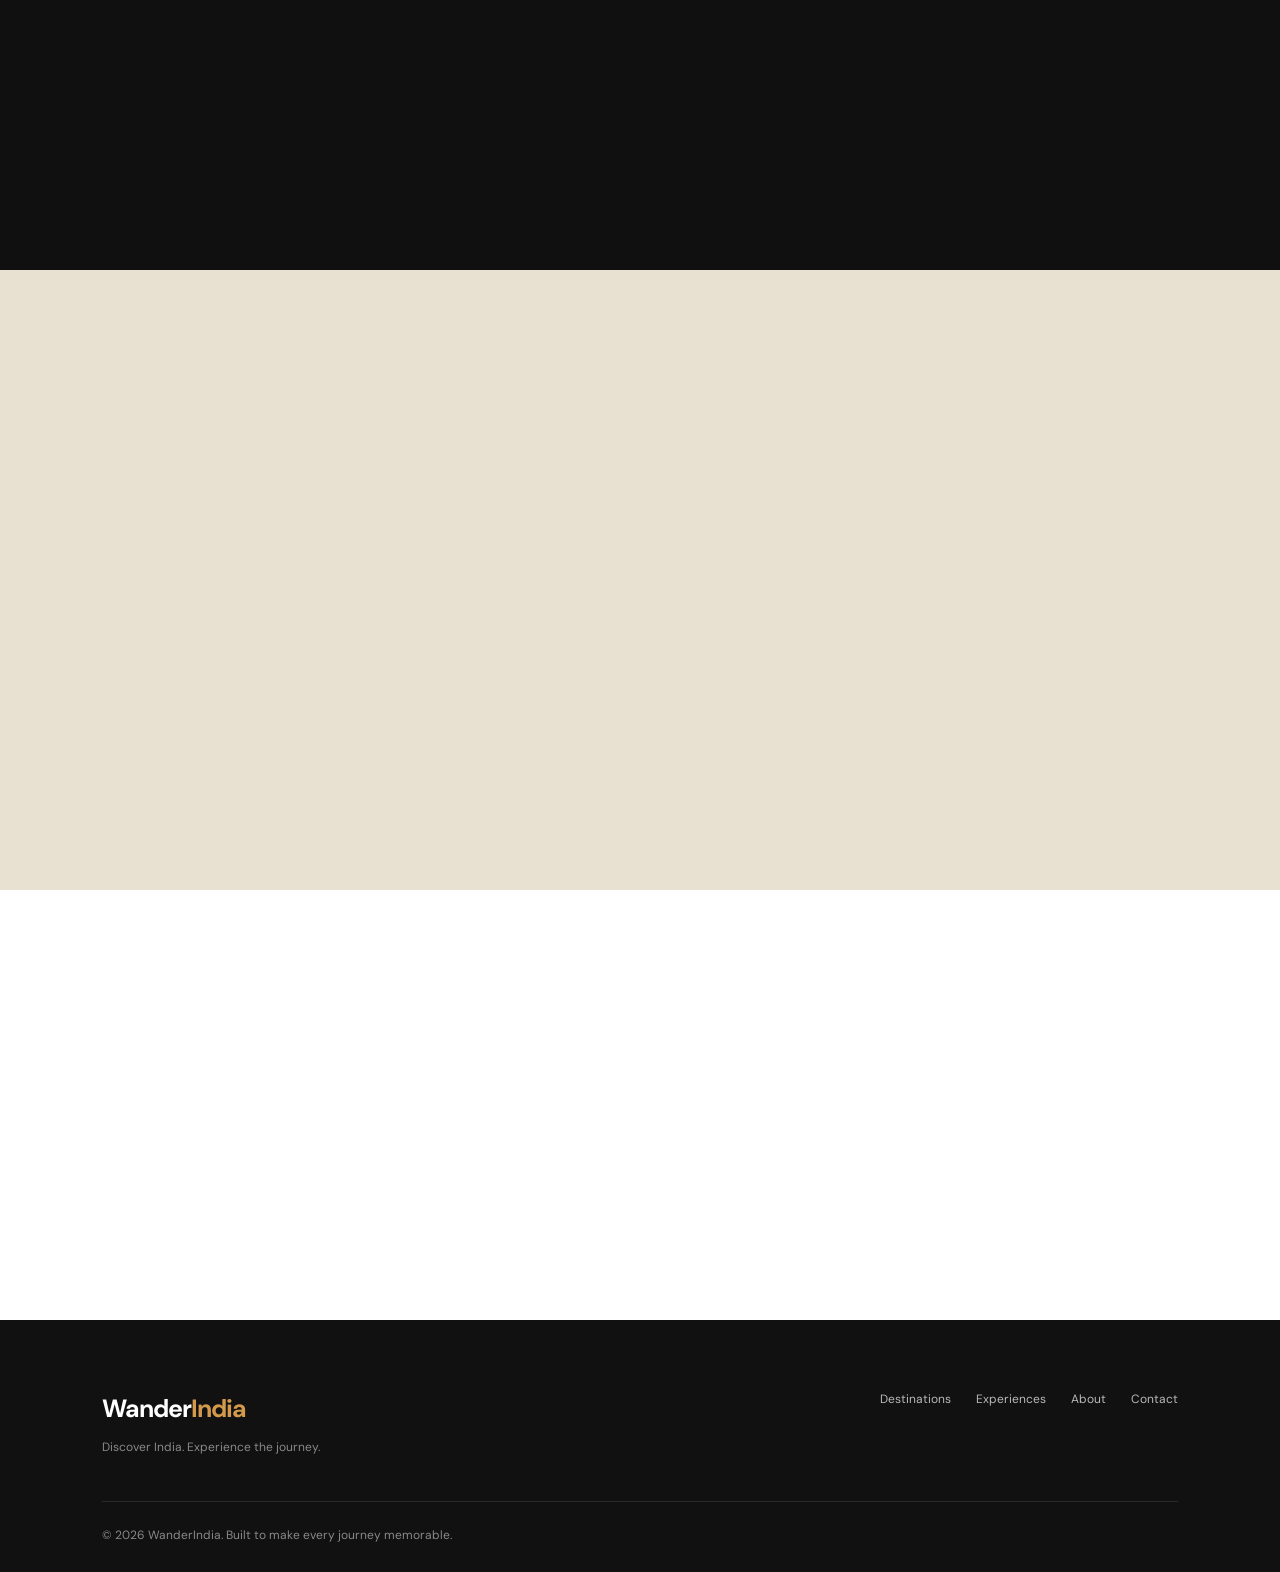
==== commit 6b59e1ef: "Final cleanup: index.html" ====
--- a/index.html
+++ b/index.html
@@ -47,7 +47,7 @@
     </div>
   </div>
   <div class="hero-scroll"><span>SCROLL TO EXPLORE</span><div class="scroll-line"></div></div>
-  <div class="hero-stat"><strong>09</strong><span>CURATED DESTINATIONS</span></div><div class="hero-badge">INDIA · UNFILTERED<br><small>Stories worth travelling for</small></div>
+  <div class="hero-stat"><strong>08</strong><span>CURATED DESTINATIONS</span></div><div class="hero-badge">INDIA · UNFILTERED<br><small>Stories worth travelling for</small></div>
 </section>
 
 <section class="intro" id="about">
@@ -85,8 +85,7 @@
     <article class="destination-card" data-category="mountains"><div class="destination-image"><img decoding="async" src="images/Mussoorie.jpg" alt="Mussoorie mountains" loading="lazy"></div><div class="destination-info"><span>UTTARAKHAND</span><h3>Mussoorie</h3><p>A misty hill escape with scenic viewpoints and quiet forest trails.</p><a href="place.html?place=mussoorie">Explore <span>→</span></a></div></article>
     <article class="destination-card" data-category="temples"><div class="destination-image"><img decoding="async" src="images/Mathura.jpg" alt="Mathura temple area" loading="lazy"></div><div class="destination-info"><span>UTTAR PRADESH</span><h3>Mathura</h3><p>Walk through the sacred land of Krishna and its timeless heritage.</p><a href="mathura.html">Explore <span>→</span></a></div></article>
     <article class="destination-card" data-category="temples"><div class="destination-image"><img decoding="async" src="images/premanand-ji-maharaj.jpg" alt="Vrindavan spiritual destination" loading="lazy"></div><div class="destination-info"><span>UTTAR PRADESH</span><h3>Vrindavan</h3><p>Temple trails, sacred streets and a deeply devotional atmosphere.</p><a href="vrindavan.html">Explore <span>→</span></a></div></article>
-    <article class="destination-card" data-category="temples"><div class="destination-image"><img decoding="async" src="images/Varanasi.jpg" alt="Varanasi ghats" loading="lazy"></div><div class="destination-info"><span>UTTAR PRADESH</span><h3>Varanasi</h3><p>Ancient ghats, river rituals and one of India's oldest living cities.</p><a href="place.html?place=varanasi">Explore <span>→</span></a></div></article>
-  </div>
+      </div>
 </section>
 
 <section class="experiences reveal" id="experiences">
--- a/css/style.css
+++ b/css/style.css
@@ -19,7 +19,7 @@
 .destinations{padding:130px clamp(24px,8vw,120px)}.section-heading{max-width:750px;margin-bottom:55px}.section-heading h2{font:500 clamp(44px,6vw,76px)/.98 var(--serif);letter-spacing:-2.5px;margin-bottom:22px}.section-heading p{max-width:600px;color:var(--muted);font-size:15px;line-height:1.8}
 .destination-filters{display:flex;gap:9px;flex-wrap:wrap;margin-bottom:42px}.filter-btn{border:1px solid var(--line);background:transparent;color:#5d5a54;padding:10px 17px;border-radius:999px;font:600 11px var(--sans);cursor:pointer;transition:.25s}.filter-btn:hover{border-color:var(--gold);color:#9a6a2e}.filter-btn.active{background:var(--ink);color:#fff;border-color:var(--ink)}
 .destination-grid{display:grid;grid-template-columns:repeat(3,1fr);gap:22px}.destination-card{background:#fff;overflow:hidden;transition:.4s;box-shadow:0 0 0 1px rgba(0,0,0,.03);position:relative}.destination-card:hover{transform:translateY(-8px);box-shadow:0 24px 55px rgba(0,0,0,.12)}.destination-image{height:330px;overflow:hidden;background:#ddd}.destination-image img{object-position:center}.destination-image img{width:100%;height:100%;object-fit:cover;object-position:center;display:block;transition:.7s}.destination-card:hover img{transform:scale(1.07)}.destination-info{padding:25px}.destination-info>span{font-size:9px;font-weight:700;letter-spacing:2px;color:#a26e2d}.destination-info h3{font:500 32px var(--serif);margin:8px 0 10px}.destination-info p{font-size:13px;line-height:1.7;color:var(--muted);min-height:44px;margin-bottom:19px}.destination-info a,.text-link{font-size:12px;font-weight:700;text-decoration:none}.destination-info a:hover,.text-link:hover{color:#a26e2d}
-.experiences{background:var(--dark);color:#fff;padding:130px clamp(24px,8vw,120px)}.light-heading p{color:rgba(255,255,255,.62)}.experience-grid{display:grid;grid-template-columns:repeat(3,1fr);gap:18px}.experience-card{min-height:450px;padding:27px;display:flex;flex-direction:column;justify-content:space-between;text-decoration:none;background-size:cover;background-position:center;position:relative;overflow:hidden}.experience-card:before{content:"";position:absolute;inset:0;background:linear-gradient(180deg,rgba(0,0,0,.1),rgba(0,0,0,.85));transition:.4s}.experience-card:hover:before{background:linear-gradient(180deg,rgba(0,0,0,.05),rgba(0,0,0,.72))}.experience-card>*{position:relative;z-index:1}.experience-card>span{font-size:12px;color:#fff;opacity:.7}.experience-card div{max-width:330px}.experience-card small{font-size:9px;letter-spacing:2px;color:var(--gold);font-weight:700}.experience-card h3{font:500 32px var(--serif);margin:7px 0}.experience-card p{font-size:13px;line-height:1.7;color:rgba(255,255,255,.7);margin-bottom:18px}.experience-card strong{font-size:12px}.experience-spiritual{background-image:url("../images/Varanasi.jpg")}.experience-heritage{background-image:url("https://images.unsplash.com/photo-1532886221698-4bf090e59e72?auto=format&fit=crop&w=1600&q=82")}.experience-mountains{background-image:url("https://images.unsplash.com/photo-1685795361557-7842f41c8977?auto=format&fit=crop&w=1600&q=82")}
+.experiences{background:var(--dark);color:#fff;padding:130px clamp(24px,8vw,120px)}.light-heading p{color:rgba(255,255,255,.62)}.experience-grid{display:grid;grid-template-columns:repeat(3,1fr);gap:18px}.experience-card{min-height:450px;padding:27px;display:flex;flex-direction:column;justify-content:space-between;text-decoration:none;background-size:cover;background-position:center;position:relative;overflow:hidden}.experience-card:before{content:"";position:absolute;inset:0;background:linear-gradient(180deg,rgba(0,0,0,.1),rgba(0,0,0,.85));transition:.4s}.experience-card:hover:before{background:linear-gradient(180deg,rgba(0,0,0,.05),rgba(0,0,0,.72))}.experience-card>*{position:relative;z-index:1}.experience-card>span{font-size:12px;color:#fff;opacity:.7}.experience-card div{max-width:330px}.experience-card small{font-size:9px;letter-spacing:2px;color:var(--gold);font-weight:700}.experience-card h3{font:500 32px var(--serif);margin:7px 0}.experience-card p{font-size:13px;line-height:1.7;color:rgba(255,255,255,.7);margin-bottom:18px}.experience-card strong{font-size:12px}.experience-spiritual{background-image:url("../images/Varanasi.jpg")}.experience-heritage{background-image:url("../images/Taj-Mahal.jpg")}.experience-mountains{background-image:url("../images/Manali.jpg")}
 .featured{display:grid;grid-template-columns:1fr 1fr;background:#e8e0d1}.featured-image{min-height:620px}.featured-image img{width:100%;height:100%;object-fit:cover;display:block}.featured-copy{padding:90px clamp(35px,7vw,100px);display:flex;flex-direction:column;justify-content:center}.featured-copy h2{font:500 clamp(43px,5vw,70px)/1.02 var(--serif);letter-spacing:-2px;margin-bottom:24px}.featured-copy p{max-width:500px;color:var(--muted);line-height:1.8;font-size:15px;margin-bottom:28px}.text-link{align-self:flex-start;border-bottom:1px solid var(--ink);padding-bottom:6px}
 .cta{display:grid;grid-template-columns:1fr 1fr;gap:80px;padding:120px clamp(24px,8vw,120px);background:#fff}.cta h2{font:500 clamp(44px,6vw,78px)/1 var(--serif);letter-spacing:-2px}.cta>div:last-child{align-self:end}.cta p{max-width:470px;color:var(--muted);line-height:1.8;margin-bottom:24px}
 .footer{background:#111;color:#fff;padding:70px clamp(24px,8vw,120px) 28px;display:grid;grid-template-columns:1fr auto;gap:45px}.footer-brand p{font-size:12px;color:rgba(255,255,255,.5);margin-top:10px}.footer-links{display:flex;gap:25px;align-items:flex-start}.footer-links a{font-size:12px;text-decoration:none;color:rgba(255,255,255,.7)}.footer-links a:hover{color:var(--gold)}.footer-bottom{grid-column:1/-1;padding-top:24px;border-top:1px solid rgba(255,255,255,.1);font-size:10px;color:rgba(255,255,255,.35)}
@@ -67,3 +67,16 @@
 @media(max-width:900px){.mathura-facts{grid-template-columns:repeat(2,1fr)}.mathura-facts .fact:nth-child(2){border-right:0}.mathura-facts .fact:nth-child(3){padding-left:0;border-top:1px solid var(--line);margin-top:20px}.mathura-facts .fact:nth-child(4){border-top:1px solid var(--line);margin-top:20px}.mathura-place-grid{grid-template-columns:1fr}.place-card>img{height:320px}}
 @media(max-width:600px){.mathura-hero{min-height:680px;padding:110px 22px 70px}.mathura-hero-content h1{font-size:52px}.mathura-intro,.mathura-places,.mathura-travel{padding:80px 20px}.mathura-facts{grid-template-columns:1fr}.mathura-facts .fact,.mathura-facts .fact:not(:first-child),.mathura-facts .fact:nth-child(3),.mathura-facts .fact:nth-child(4){padding:18px 0;border-right:0;border-top:1px solid var(--line);margin-top:0}.mathura-facts .fact:first-child{border-top:0}.place-card>img{height:270px}.spiritual-card>img{height:270px;flex-basis:270px}}
 @media(prefers-reduced-motion:reduce){.reveal,.place-card,.spiritual-card,.highlight-card,.travel-item{opacity:1;transform:none;transition:none}}
+
+/* ===== Mathura travel information repair ===== */
+.mathura-travel{background:#151515!important;color:#fff!important;padding:110px clamp(24px,8vw,120px)!important}
+.mathura-travel .section-heading{max-width:720px;margin-bottom:55px}
+.mathura-travel .section-heading>span{color:var(--gold)}
+.mathura-travel .section-heading h2{color:#fff}
+.mathura-travel .section-heading p{color:rgba(255,255,255,.72)}
+.mathura-travel .travel-grid{display:grid!important;grid-template-columns:repeat(2,minmax(0,1fr))!important;gap:18px!important;max-width:1100px}
+.mathura-travel .travel-item{display:flex;flex-direction:column;justify-content:flex-start;min-height:205px;padding:30px!important;background:#211f1b!important;border:1px solid rgba(255,255,255,.12)!important;border-radius:18px!important;box-shadow:0 14px 35px rgba(0,0,0,.18)!important}
+.mathura-travel .travel-item h3{color:#fff!important;font:600 21px var(--serif)!important;margin-bottom:13px!important}
+.mathura-travel .travel-item p{color:rgba(255,255,255,.72)!important;font-size:14px!important;line-height:1.8!important;margin:0!important;max-width:560px}
+.mathura-travel .travel-item:hover{transform:translateY(-5px);border-color:rgba(211,154,75,.5)!important}
+@media(max-width:600px){.mathura-travel{padding:80px 20px!important}.mathura-travel .travel-grid{grid-template-columns:1fr!important}.mathura-travel .travel-item{min-height:auto;padding:24px!important}}
